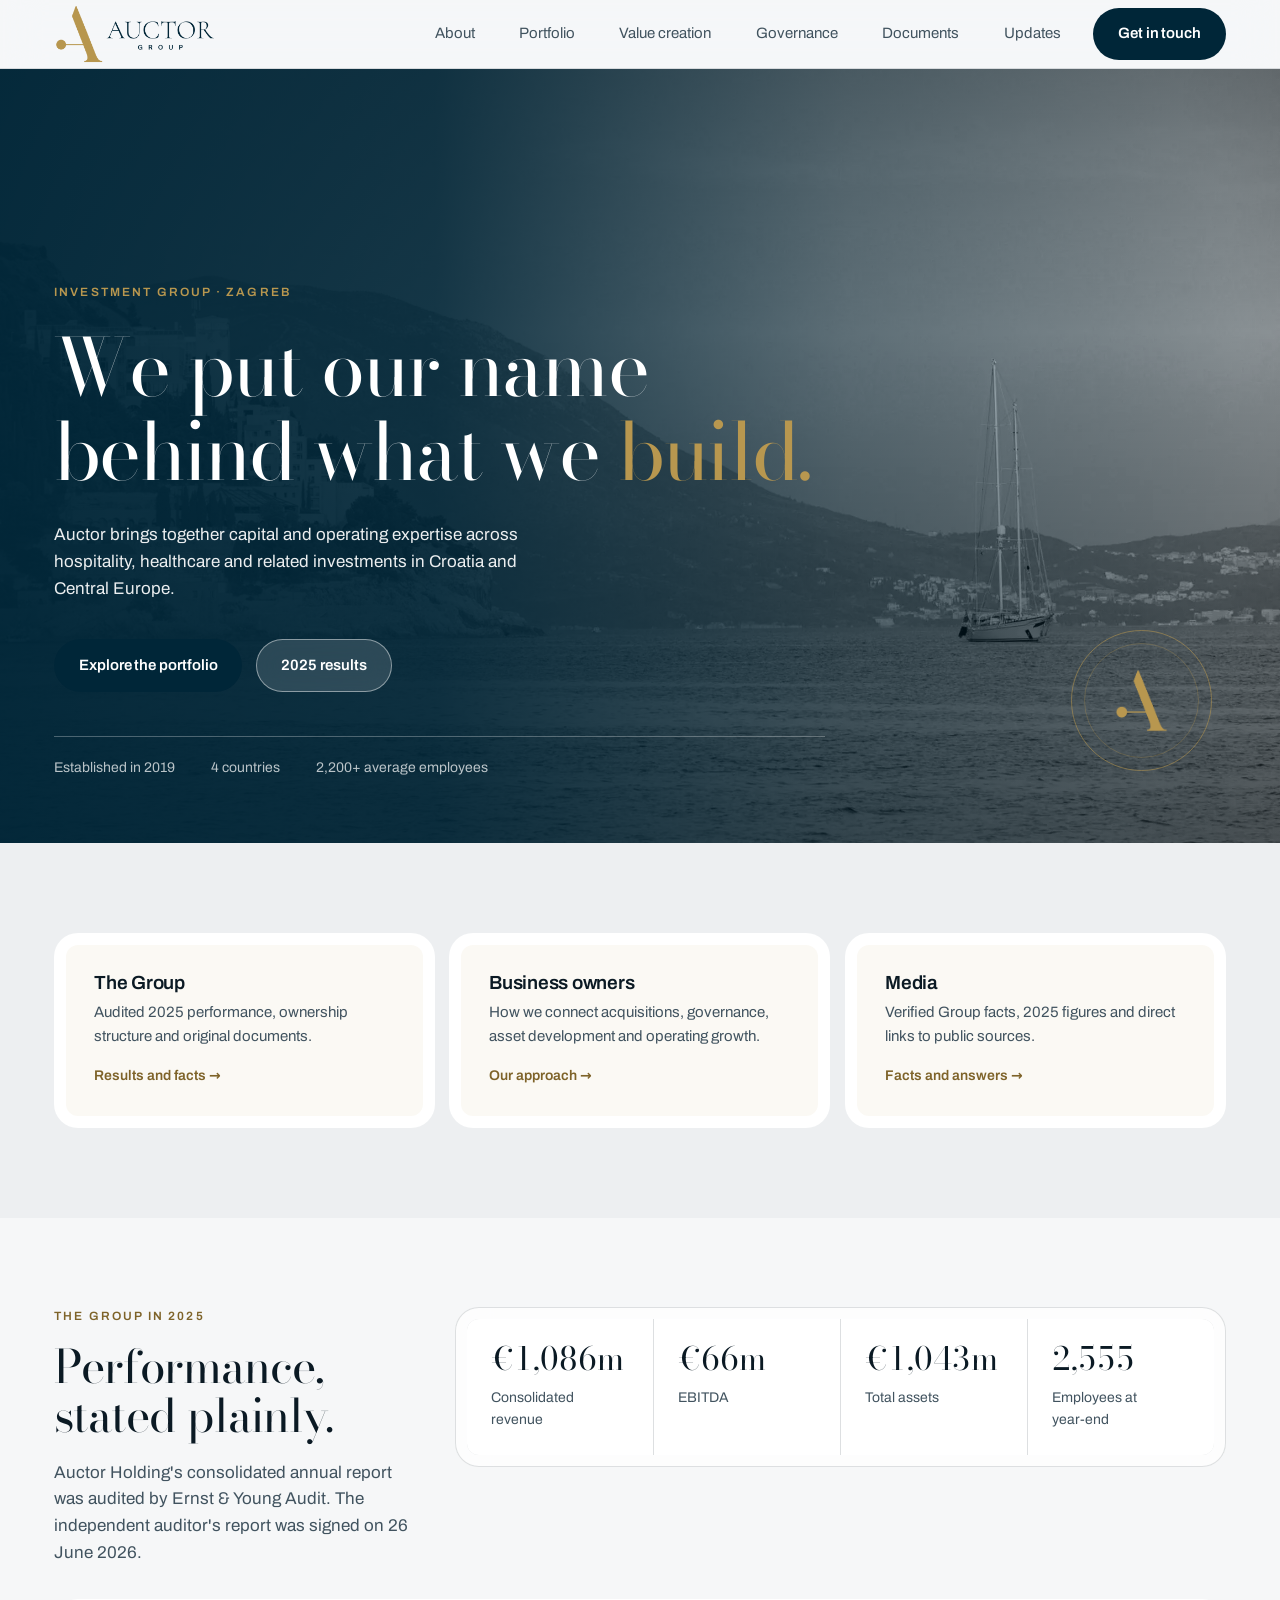
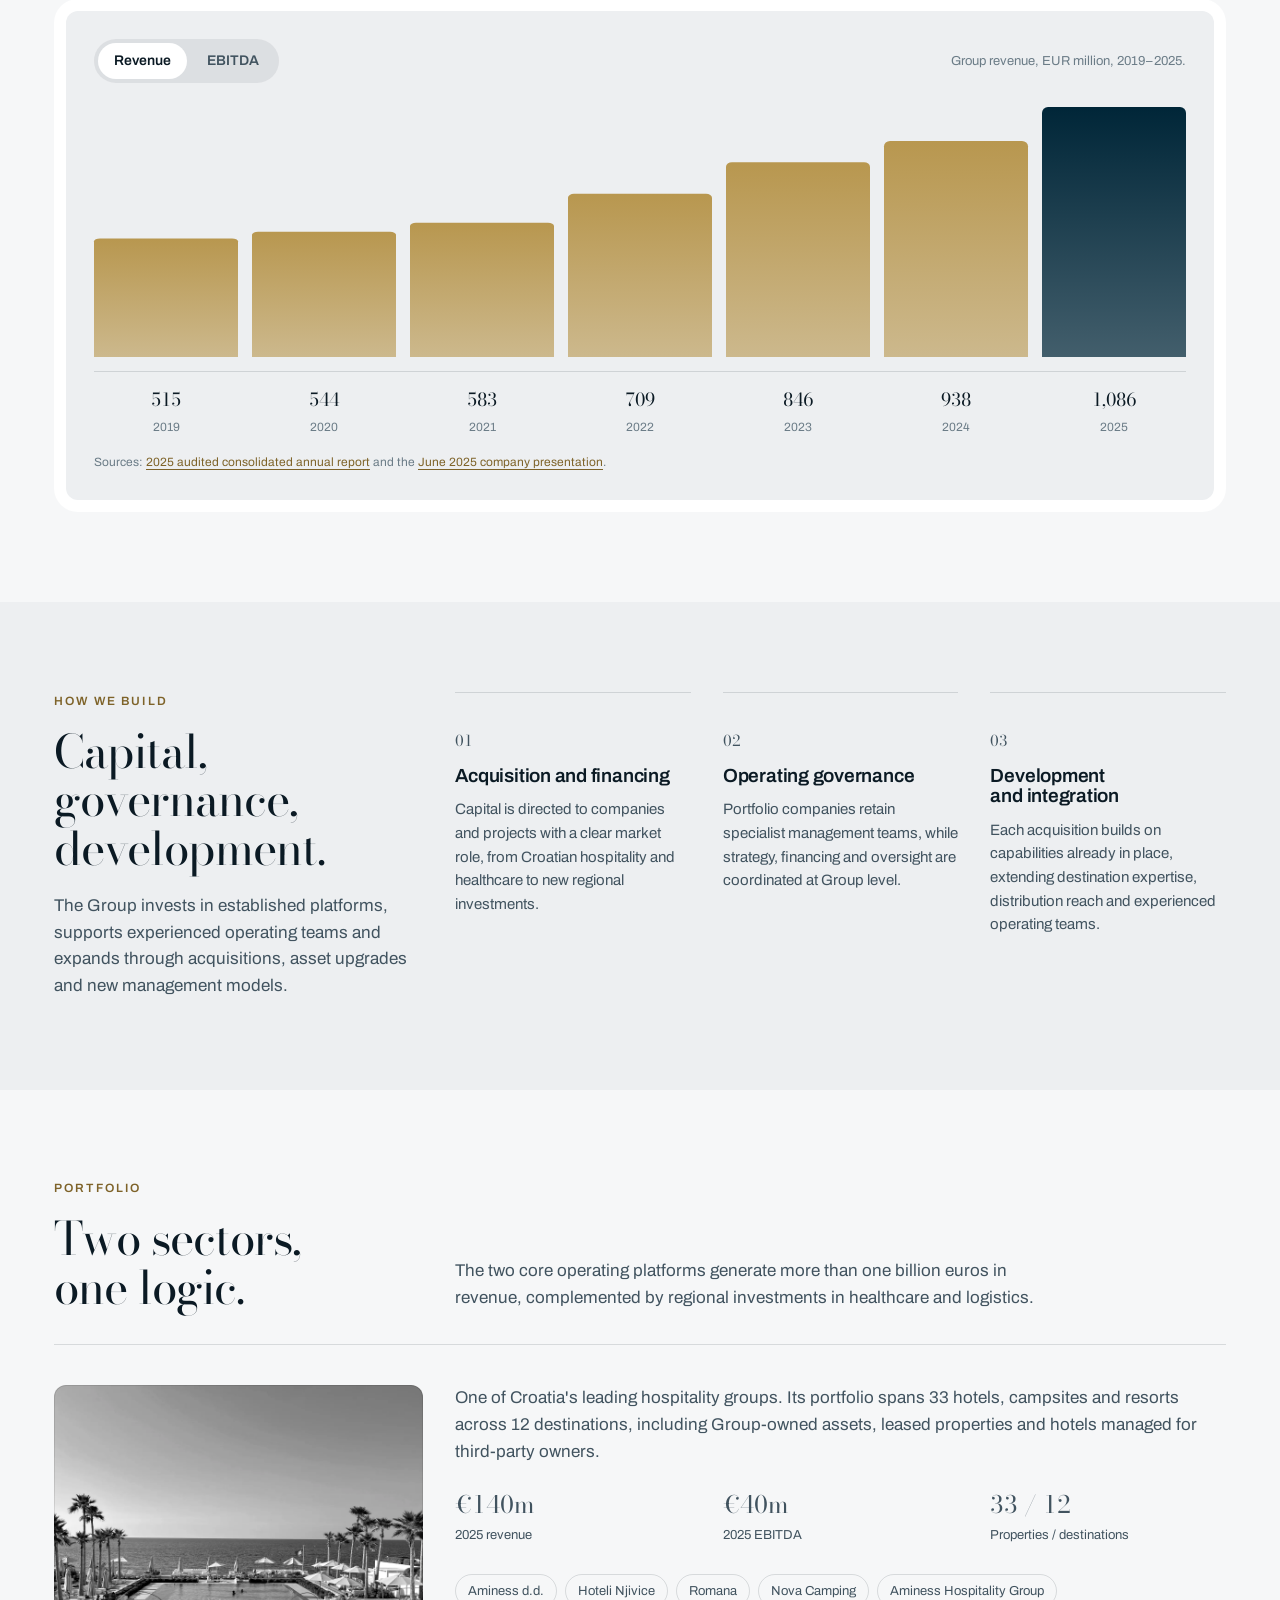
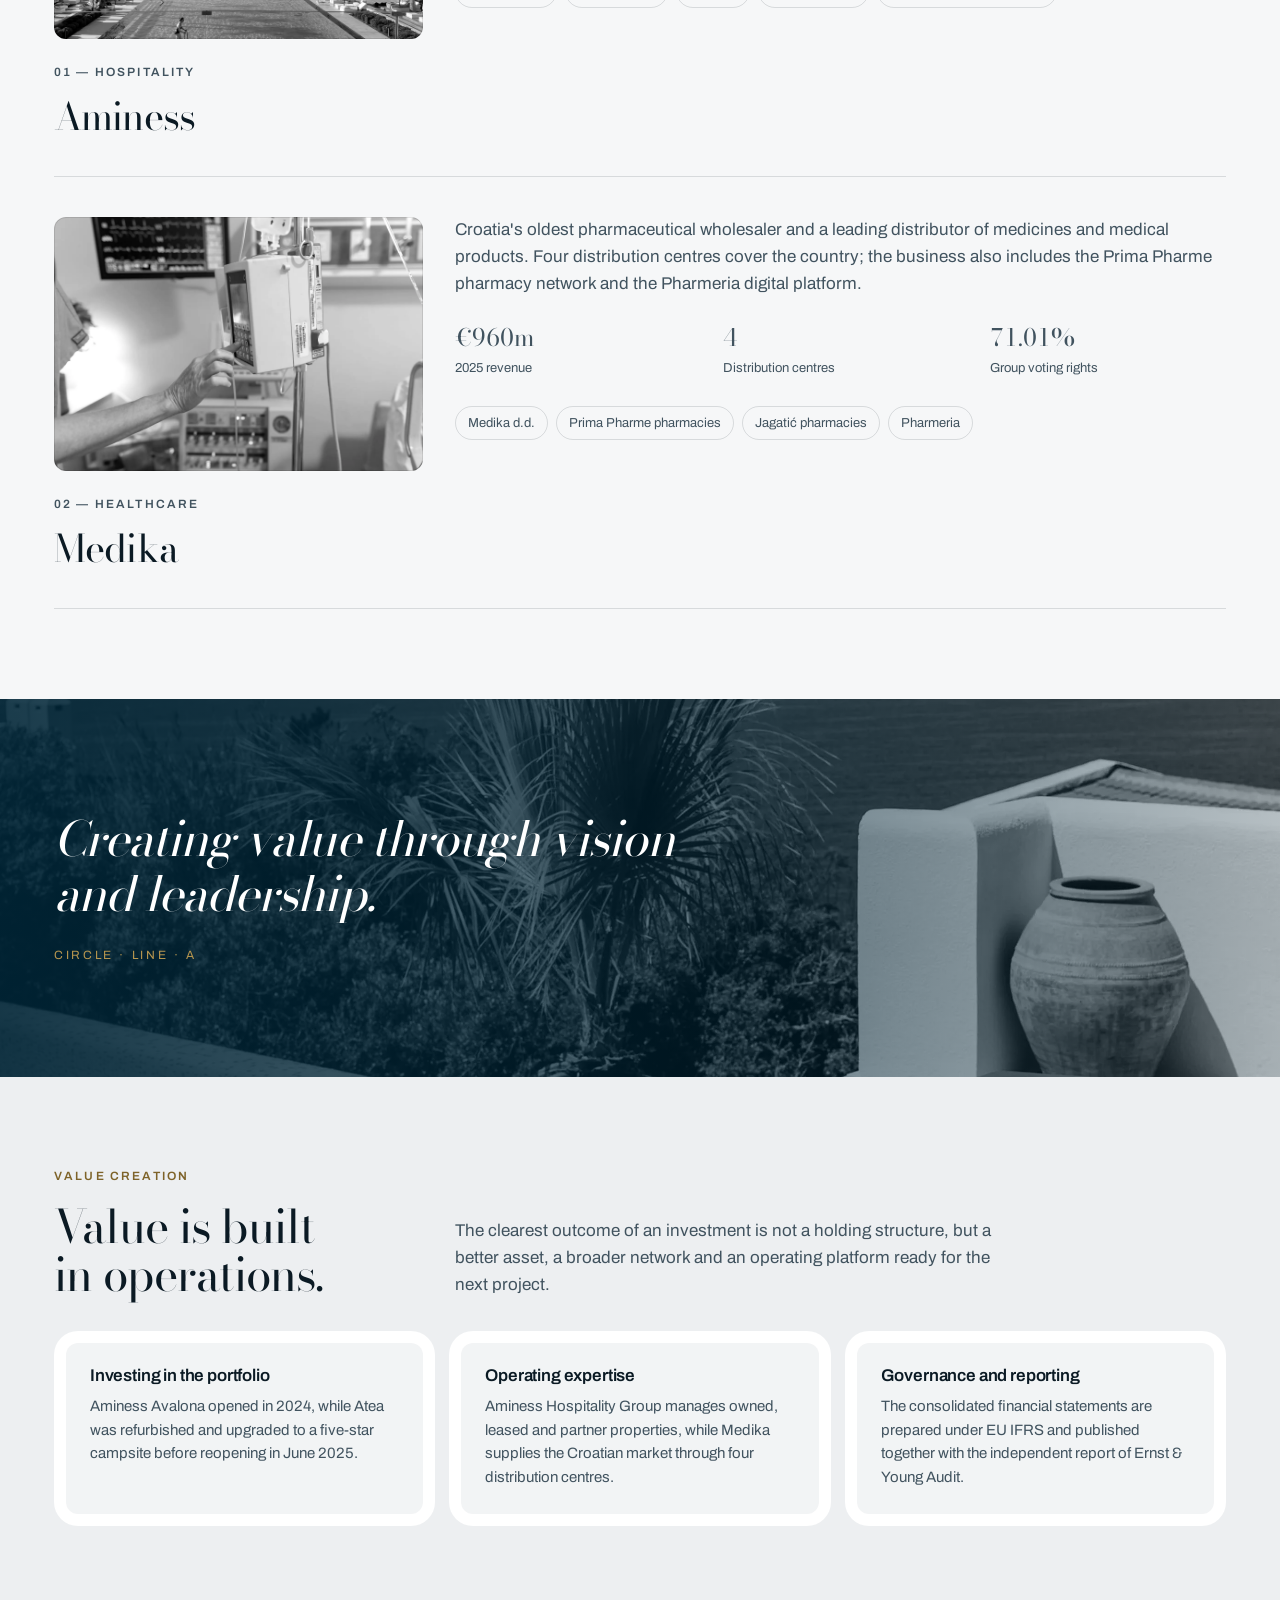
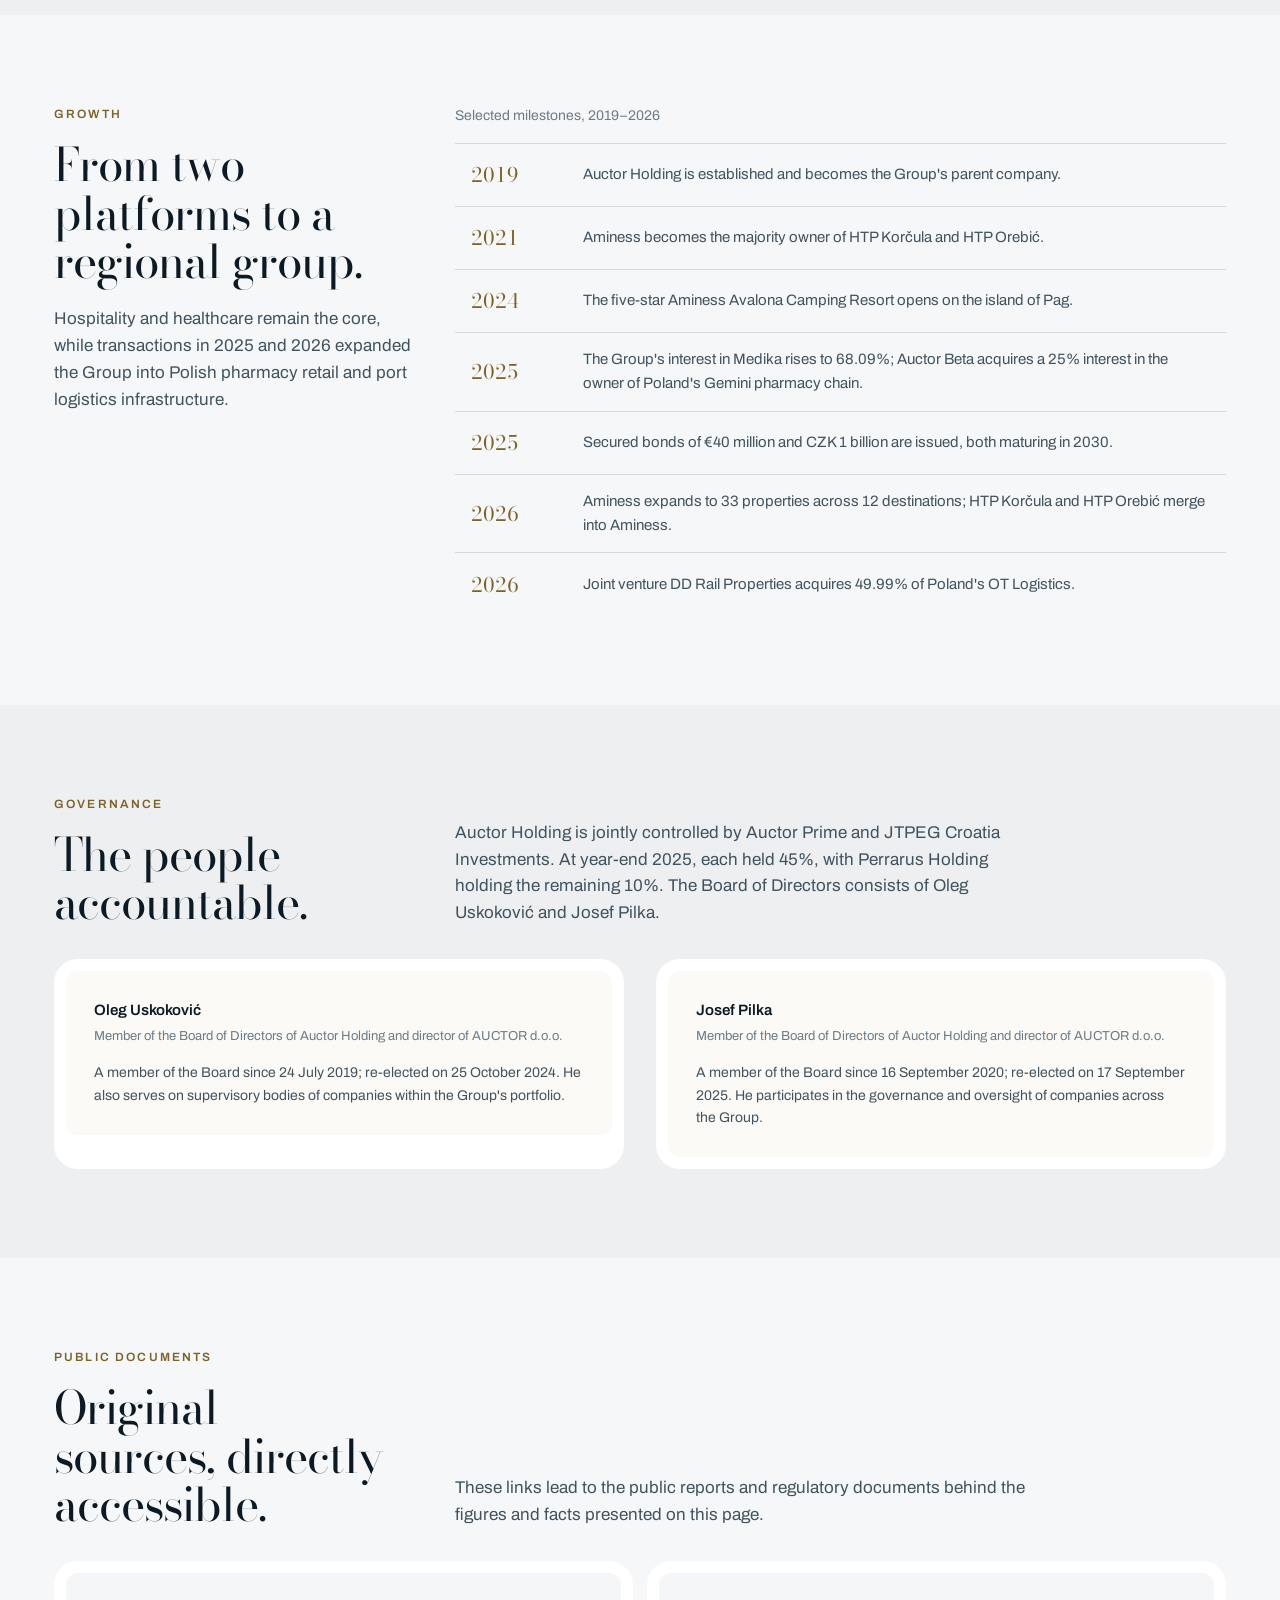
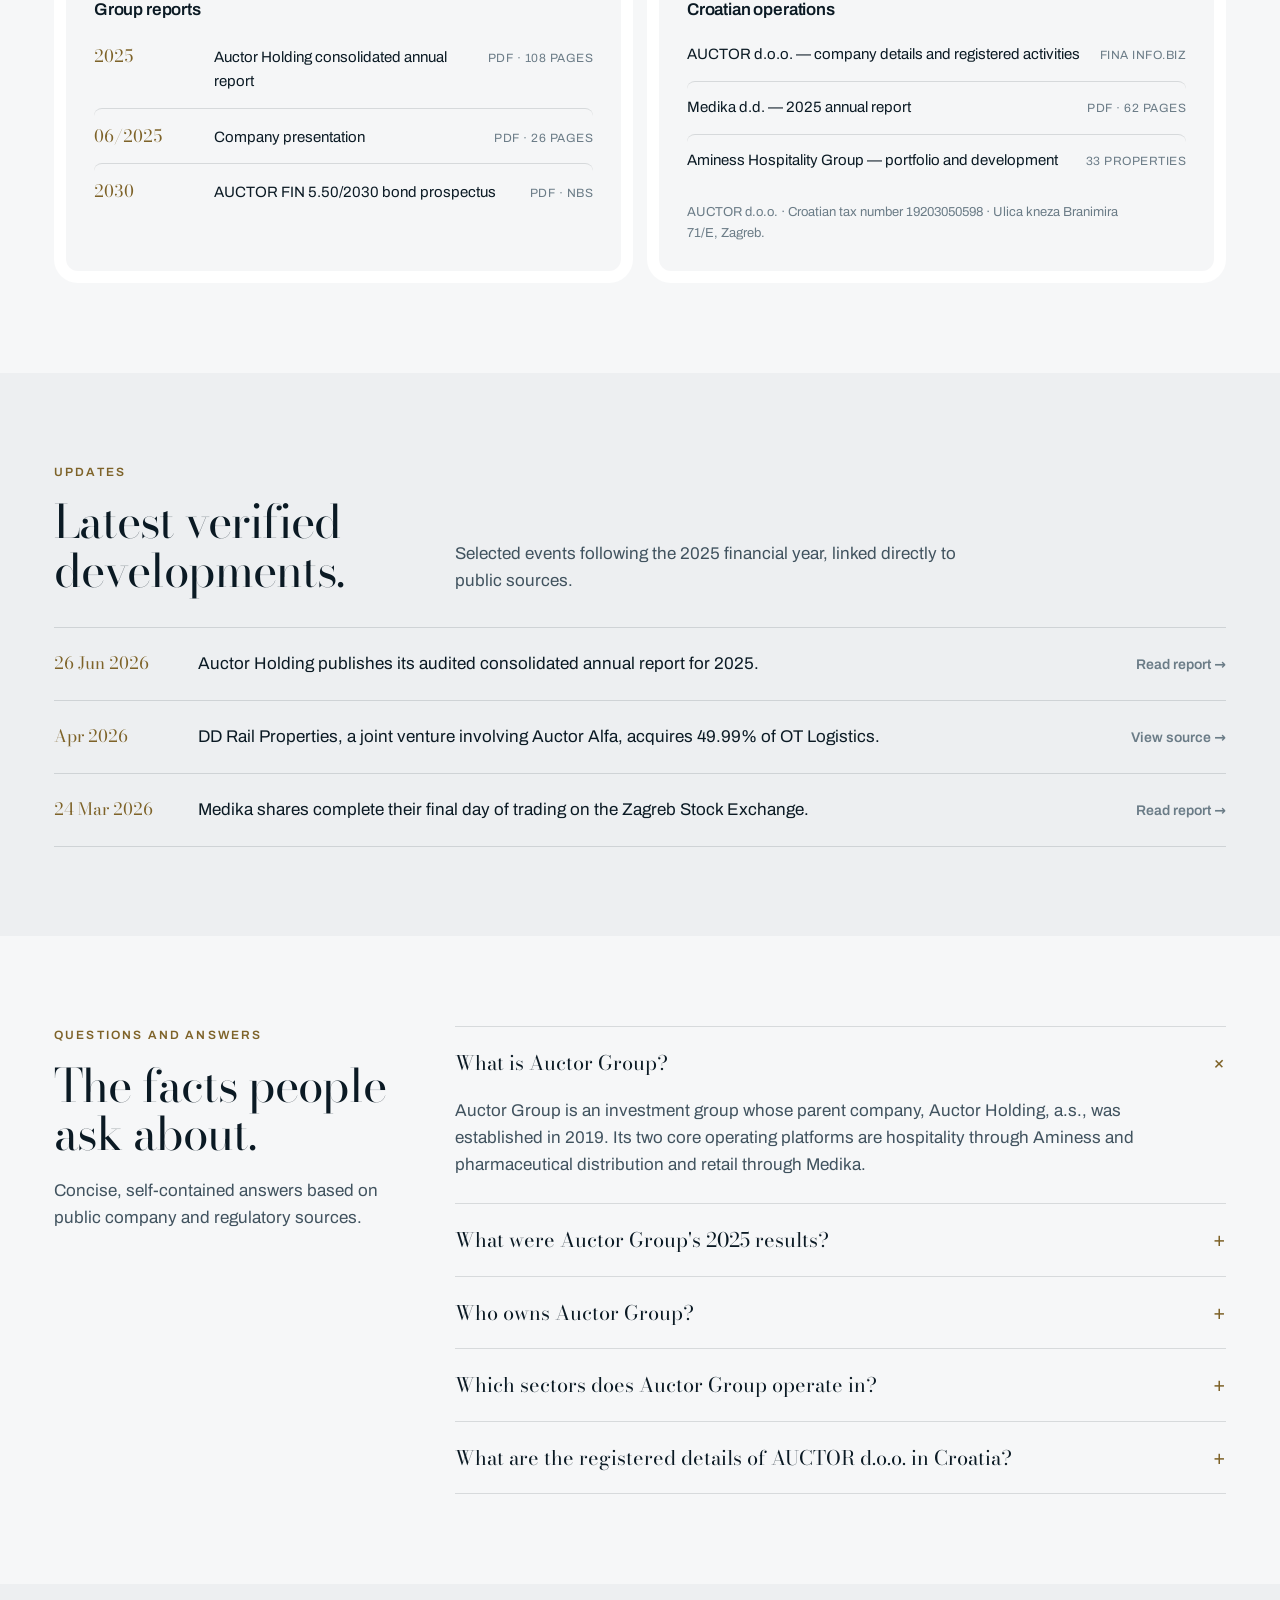
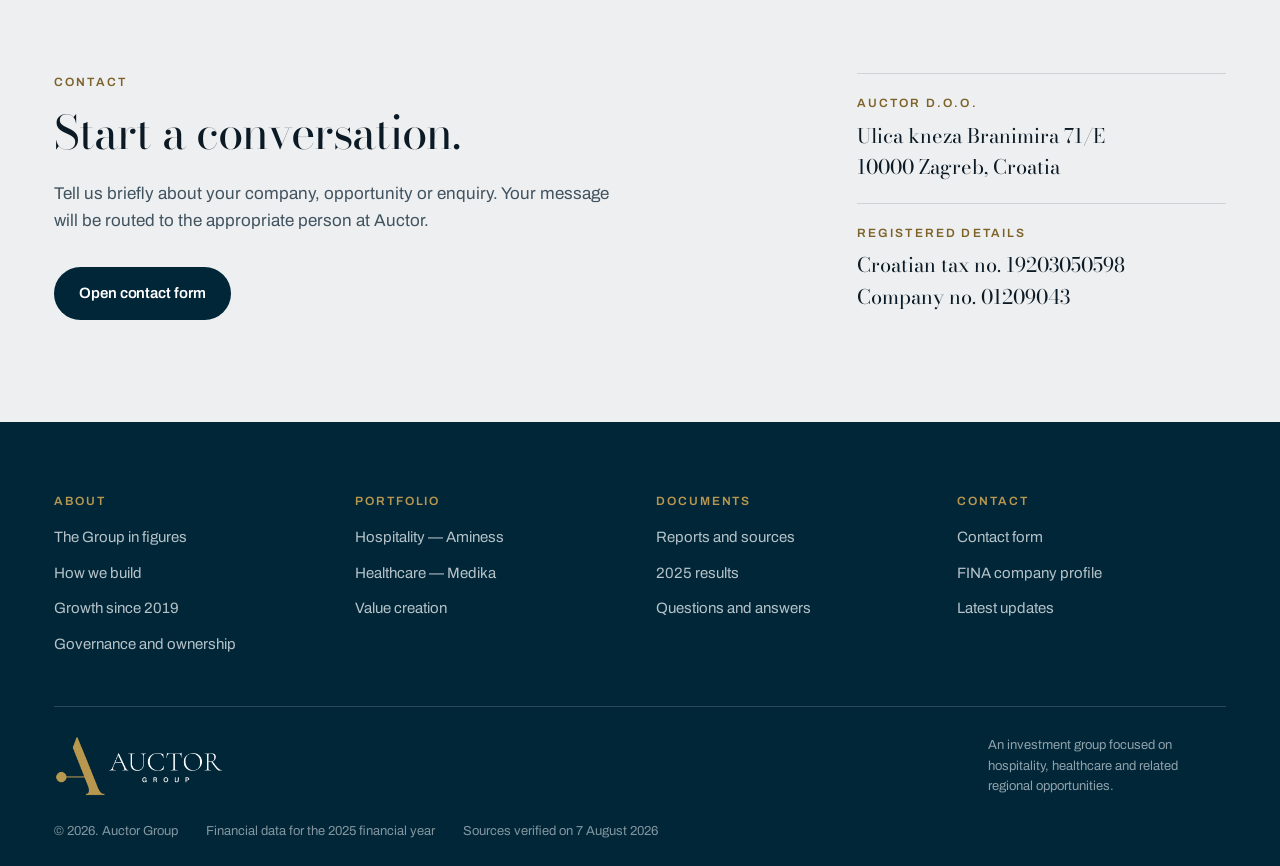
==== index.html @ 91213fc0 "Add Auctor favicon and refine acquisition copy" ====
<!doctype html>
<html lang="en">
<head>
<meta charset="utf-8">
<meta name="viewport" content="width=device-width, initial-scale=1">

<title>Auctor Group — long-term value in hospitality and healthcare</title>
<meta name="description" content="Auctor Group builds leading businesses in hospitality and healthcare. In 2025, the Group generated €1.086 billion in consolidated revenue and €66 million in EBITDA.">

<link rel="canonical" href="https://www.auctor.hr/">
<link rel="alternate" hreflang="en" href="https://www.auctor.hr/">
<link rel="alternate" hreflang="x-default" href="https://www.auctor.hr/">

<meta name="theme-color" content="#F6F7F8" media="(prefers-color-scheme: light)">
<meta name="theme-color" content="#001622" media="(prefers-color-scheme: dark)">

<link rel="icon" href="favicon.ico" sizes="32x32">
<link rel="icon" type="image/png" sizes="32x32" href="assets/favicon-32x32.png">
<link rel="icon" type="image/png" sizes="192x192" href="assets/favicon-192x192.png">
<link rel="apple-touch-icon" sizes="180x180" href="assets/apple-touch-icon.png">

<meta property="og:type" content="website">
<meta property="og:locale" content="en_GB">
<meta property="og:site_name" content="Auctor Group">
<meta property="og:title" content="Auctor Group — long-term value in hospitality and healthcare">
<meta property="og:description" content="Two strong operating platforms, €1.086 billion in revenue and 2,555 employees at year-end 2025.">
<meta property="og:url" content="https://www.auctor.hr/">
<meta name="twitter:card" content="summary">

<link rel="stylesheet" href="fonts/fonts.css">
<link rel="stylesheet" href="assets/mark.css">
<link rel="stylesheet" href="site.css">

<script type="application/ld+json">
{
  "@context": "https://schema.org",
  "@graph": [
    {
      "@type": "Corporation",
      "@id": "https://www.auctor.hr/#organisation",
      "name": "Auctor Group",
      "legalName": "Auctor Holding, a.s.",
      "alternateName": "Auctor Holding",
      "url": "https://www.auctor.hr/",
      "description": "An investment group with two core operating platforms: hospitality through Aminess and pharmaceutical distribution and retail through Medika.",
      "foundingDate": "2019",
      "identifier": "08364028",
      "industry": "Investment management, hospitality and healthcare",
      "areaServed": [
        { "@type": "Country", "name": "Croatia" },
        { "@type": "Country", "name": "Czech Republic" },
        { "@type": "Country", "name": "Slovakia" },
        { "@type": "Country", "name": "Poland" }
      ],
      "address": {
        "@type": "PostalAddress",
        "streetAddress": "Sokolovská 700/113a",
        "addressLocality": "Prague 8 — Karlín",
        "postalCode": "186 00",
        "addressCountry": "CZ"
      },
      "numberOfEmployees": { "@type": "QuantitativeValue", "value": 2555 },
      "member": [
        { "@type": "Organization", "name": "Auctor Prime d.o.o.", "description": "45% ownership interest as of 31 December 2025." },
        { "@type": "Organization", "name": "JTPEG Croatia Investments, a.s.", "description": "45% ownership interest as of 31 December 2025." },
        { "@type": "Organization", "name": "Perrarus Holding a.s.", "description": "10% ownership interest as of 31 December 2025." }
      ],
      "subOrganization": [
        { "@id": "https://www.auctor.hr/#auctor-doo" },
        { "@type": "Organization", "name": "Aminess Group", "description": "A hospitality group with 33 hotels, campsites and resorts across 12 destinations." },
        { "@type": "Organization", "name": "Medika d.d.", "description": "A leading Croatian distributor of pharmaceuticals and medical products with its own pharmacy network." }
      ]
    },
    {
      "@type": "Organization",
      "@id": "https://www.auctor.hr/#auctor-doo",
      "name": "AUCTOR d.o.o.",
      "legalName": "AUCTOR d.o.o. za poslovno savjetovanje",
      "taxID": "19203050598",
      "parentOrganization": { "@id": "https://www.auctor.hr/#organisation" },
      "address": {
        "@type": "PostalAddress",
        "streetAddress": "Ulica kneza Branimira 71/E",
        "addressLocality": "Zagreb",
        "postalCode": "10000",
        "addressCountry": "HR"
      }
    },
    {
      "@type": "Person",
      "name": "Oleg Uskoković",
      "jobTitle": "Member of the Board of Directors",
      "worksFor": { "@id": "https://www.auctor.hr/#organisation" }
    },
    {
      "@type": "Person",
      "name": "Josef Pilka",
      "jobTitle": "Member of the Board of Directors",
      "worksFor": { "@id": "https://www.auctor.hr/#organisation" }
    },
    {
      "@type": "FAQPage",
      "mainEntity": [
        {
          "@type": "Question",
          "name": "What is Auctor Group?",
          "acceptedAnswer": { "@type": "Answer", "text": "Auctor Group is an investment group whose parent company, Auctor Holding, a.s., was established in 2019. Its two core operating platforms are hospitality through Aminess and pharmaceutical distribution and retail through Medika." }
        },
        {
          "@type": "Question",
          "name": "What were Auctor Group's 2025 results?",
          "acceptedAnswer": { "@type": "Answer", "text": "In 2025, Auctor Group generated €1.086 billion in consolidated revenue, €66 million in EBITDA and €20.6 million in net profit. Total assets at year-end were €1.043 billion." }
        },
        {
          "@type": "Question",
          "name": "Who owns Auctor Group?",
          "acceptedAnswer": { "@type": "Answer", "text": "As of 31 December 2025, the shareholders of Auctor Holding were Auctor Prime d.o.o. with 45%, JTPEG Croatia Investments, a.s. with 45% and Perrarus Holding a.s. with 10%. Auctor Holding is jointly controlled by Auctor Prime and JTPEG Croatia Investments." }
        },
        {
          "@type": "Question",
          "name": "Which sectors does Auctor Group operate in?",
          "acceptedAnswer": { "@type": "Answer", "text": "The Group's core platforms are hospitality through Aminess Group and pharmaceutical distribution and retail through Medika Group. It also has a minority interest in the Polish Gemini pharmacy chain and a joint investment connected with OT Logistics." }
        },
        {
          "@type": "Question",
          "name": "What are the registered details of AUCTOR d.o.o. in Croatia?",
          "acceptedAnswer": { "@type": "Answer", "text": "AUCTOR d.o.o. for business consulting, Croatian tax number 19203050598, is an active company registered at Ulica kneza Branimira 71/E in Zagreb. Its sole shareholder is Auctor Holding, a.s.; its directors are Oleg Uskoković and Josef Pilka." }
        }
      ]
    }
  ]
}
</script>
</head>
<body>
<a class="skip" href="#main">Skip to content</a>

<header class="top">
  <div class="shell top__in">
    <a class="top__logo" href="#" aria-label="Auctor Group — home">
      <img class="is-light" src="assets/lockup-v1-onLight.png" alt="Auctor Group" width="1200" height="440">
      <img class="is-dark" src="assets/lockup-v1-onDark.png" alt="" width="1200" height="440" aria-hidden="true">
    </a>
    <nav class="top__nav" aria-label="Primary navigation">
      <a class="top__link" href="#group">About</a>
      <a class="top__link" href="#portfolio">Portfolio</a>
      <a class="top__link" href="#value-creation">Value creation</a>
      <a class="top__link" href="#governance">Governance</a>
      <a class="top__link" href="#documents">Documents</a>
      <a class="top__link" href="#updates">Updates</a>
    </nav>
    <div class="top__side">
      <button class="btn js-contact-open" type="button">Get in touch</button>
    </div>
  </div>
  <div class="shell"><nav class="top__scroll" aria-label="Mobile navigation">
    <a class="top__link" href="#group">About</a>
    <a class="top__link" href="#portfolio">Portfolio</a>
    <a class="top__link" href="#value-creation">Value creation</a>
    <a class="top__link" href="#governance">Governance</a>
    <a class="top__link" href="#documents">Documents</a>
    <a class="top__link" href="#updates">Updates</a>
    <a class="top__link" href="#faq">FAQ</a>
    <button class="top__link js-contact-open" type="button">Contact</button>
  </nav></div>
</header>

<main id="main">

  <!-- ================= HERO ================= -->
  <section class="hero">
    <div class="hero__bg">
      <picture>
        <source srcset="assets/photos/hero.webp" type="image/webp">
        <img src="assets/photos/hero.jpg" alt="" width="2400" height="1400" fetchpriority="high" decoding="async">
      </picture>
    </div>
    <div class="hero__scrim" aria-hidden="true"></div>

    <div class="shell grid">
      <div class="c8">
        <p class="eyebrow" data-in style="--i:0">Investment group · Zagreb</p>
        <h1 data-in style="--i:1">We put our name behind what we <em>build.</em></h1>
        <p class="hero__lede" data-in style="--i:2">
          Auctor brings together capital and operating expertise across hospitality,
          healthcare and related investments in Croatia and Central Europe.
        </p>
        <div class="hero__cta" data-in style="--i:3">
          <a class="btn" href="#portfolio">Explore the portfolio</a>
          <a class="btn btn--quiet" href="#group">2025 results</a>
        </div>
        <p class="hero__meta" data-in style="--i:4">
          <span>Established in 2019</span><span>4 countries</span><span>2,200+ average employees</span>
        </p>
      </div>
    </div>

    <p class="hero__seal" role="img" aria-label="Auctor symbol: circle, line and the letter A">
      <span></span>
    </p>
  </section>

  <!-- ================= AUDIENCE PATHWAYS ================= -->
  <section class="section section--tint" aria-labelledby="pathways-h">
    <div class="shell">
      <h2 id="pathways-h" class="u-hide">Choose a path</h2>
      <div class="doors">
        <a class="door" href="#group" data-in style="--i:0">
          <span class="door__in">
            <h3>The Group</h3>
            <p>Audited 2025 performance, ownership structure and original documents.</p>
            <span class="door__go">Results and facts →</span>
          </span>
        </a>
        <a class="door" href="#approach" data-in style="--i:1">
          <span class="door__in">
            <h3>Business owners</h3>
            <p>How we connect acquisitions, governance, asset development and operating growth.</p>
            <span class="door__go">Our approach →</span>
          </span>
        </a>
        <a class="door" href="#faq" data-in style="--i:2">
          <span class="door__in">
            <h3>Media</h3>
            <p>Verified Group facts, 2025 figures and direct links to public sources.</p>
            <span class="door__go">Facts and answers →</span>
          </span>
        </a>
      </div>
    </div>
  </section>

  <!-- ================= PERFORMANCE ================= -->
  <section class="section" id="group" aria-labelledby="group-h">
    <div class="shell grid">
      <div class="c4">
        <p class="eyebrow">The Group in 2025</p>
        <h2 id="group-h" class="h2">Performance, stated plainly.</h2>
        <p class="lede" style="margin-top:1.25rem">
          Auctor Holding's consolidated annual report was audited by Ernst &amp; Young Audit.
          The independent auditor's report was signed on 26 June 2026.
        </p>
      </div>
      <div class="c8" data-in>
        <div class="panel">
          <div class="figs">
            <div class="fig"><p class="fig__v num">€1,086m</p><p class="fig__l">Consolidated revenue</p></div>
            <div class="fig"><p class="fig__v num">€66m</p><p class="fig__l">EBITDA</p></div>
            <div class="fig"><p class="fig__v num">€1,043m</p><p class="fig__l">Total assets</p></div>
            <div class="fig"><p class="fig__v num">2,555</p><p class="fig__l">Employees at year-end</p></div>
          </div>
        </div>
      </div>

      <div class="c12" data-in>
        <div class="chart">
          <div class="chart__in">
            <div class="chart__bar">
              <div class="seg" role="group" aria-label="Select performance metric">
                <button type="button" id="btn-revenue" aria-pressed="true">Revenue</button>
                <button type="button" id="btn-ebitda" aria-pressed="false">EBITDA</button>
              </div>
              <p class="chart__note" id="chart-note">Group revenue, EUR million, 2019–2025.</p>
            </div>

            <div class="plot" id="plot" role="img" aria-describedby="chart-note chart-table">
              <div class="plot__col"><span class="plot__bar" style="transform:scaleY(.545)"></span></div>
              <div class="plot__col"><span class="plot__bar" style="transform:scaleY(.576)"></span></div>
              <div class="plot__col"><span class="plot__bar" style="transform:scaleY(.617)"></span></div>
              <div class="plot__col"><span class="plot__bar" style="transform:scaleY(.751)"></span></div>
              <div class="plot__col"><span class="plot__bar" style="transform:scaleY(.896)"></span></div>
              <div class="plot__col"><span class="plot__bar" style="transform:scaleY(.864)"></span></div>
              <div class="plot__col plot__col--last"><span class="plot__bar" style="transform:scaleY(1)"></span></div>
            </div>
            <div class="axis" id="axis">
              <div><b class="num">515</b><span>2019</span></div>
              <div><b class="num">544</b><span>2020</span></div>
              <div><b class="num">583</b><span>2021</span></div>
              <div><b class="num">709</b><span>2022</span></div>
              <div><b class="num">846</b><span>2023</span></div>
              <div><b class="num">938</b><span>2024</span></div>
              <div><b class="num">1,086</b><span>2025</span></div>
            </div>

            <!-- Accessible data-table alternative to the visual chart. -->
            <div class="u-hide"><table id="chart-table">
              <caption>Auctor Group revenue and EBITDA, EUR million</caption>
              <thead><tr><th scope="col">Year</th><th scope="col">Revenue</th><th scope="col">EBITDA</th></tr></thead>
              <tbody>
                <tr><th scope="row">2019</th><td>515</td><td>25.5</td></tr>
                <tr><th scope="row">2020</th><td>544</td><td>19.9</td></tr>
                <tr><th scope="row">2021</th><td>583</td><td>27.9</td></tr>
                <tr><th scope="row">2022</th><td>709</td><td>45.4</td></tr>
                <tr><th scope="row">2023</th><td>846</td><td>50.5</td></tr>
                <tr><th scope="row">2024</th><td>938</td><td>65.1</td></tr>
                <tr><th scope="row">2025</th><td>1,086</td><td>66.2</td></tr>
              </tbody>
            </table></div>
            <p class="source-note">
              Sources: <a href="https://www.datocms-assets.com/145797/1782751970-auctor-holding_consolidated-annual-report_2025-eng.pdf" target="_blank" rel="noopener">2025 audited consolidated annual report</a>
              and the <a href="https://assets-eu-01.kc-usercontent.com/23883f12-8a12-01af-3f05-426faedce691/9735663a-ffc7-491c-854a-6f6a893ee2dc/Auctor%20Holding%20-%20Investor%20Presentation.pdf" target="_blank" rel="noopener">June 2025 company presentation</a>.
            </p>
          </div>
        </div>
      </div>
    </div>
  </section>

  <!-- ================= APPROACH ================= -->
  <section class="section section--tint" id="approach" aria-labelledby="approach-h">
    <div class="shell grid">
      <div class="c4">
        <p class="eyebrow">How we build</p>
        <h2 id="approach-h" class="h2">Capital, governance, development.</h2>
        <p class="lede" style="margin-top:1.25rem">
          The Group invests in established platforms, supports experienced operating teams
          and expands through acquisitions, asset upgrades and new management models.
        </p>
      </div>
      <ol class="c8 grid" style="grid-template-columns:repeat(auto-fit,minmax(14rem,1fr))">
        <li class="rule" data-in style="--i:0">
          <p class="rule__n num">01</p>
          <h3>Acquisition and financing</h3>
          <p>Capital is directed to companies and projects with a clear market role,
             from Croatian hospitality and healthcare to new regional investments.</p>
        </li>
        <li class="rule" data-in style="--i:1">
          <p class="rule__n num">02</p>
          <h3>Operating governance</h3>
          <p>Portfolio companies retain specialist management teams, while strategy,
             financing and oversight are coordinated at Group level.</p>
        </li>
        <li class="rule" data-in style="--i:2">
          <p class="rule__n num">03</p>
          <h3>Development and integration</h3>
          <p>Each acquisition builds on capabilities already in place, extending destination
             expertise, distribution reach and experienced operating teams.</p>
        </li>
      </ol>
    </div>
  </section>

  <!-- ================= PORTFOLIO ================= -->
  <section class="section" id="portfolio" aria-labelledby="portfolio-h">
    <div class="shell">
      <div class="grid" style="margin-bottom:var(--space)">
        <div class="c4">
          <p class="eyebrow">Portfolio</p>
          <h2 id="portfolio-h" class="h2">Two sectors, one logic.</h2>
        </div>
        <p class="c8 lede" style="align-self:end">
          The two core operating platforms generate more than one billion euros in revenue,
          complemented by regional investments in healthcare and logistics.
        </p>
      </div>

      <article class="co grid" data-in>
        <div class="c4">
          <picture class="co__photo">
            <source srcset="assets/photos/turizam.webp" type="image/webp">
            <img src="assets/photos/turizam.jpg" alt="A coastal hotel pool overlooking the sea" width="1600" height="1100" loading="lazy" decoding="async">
          </picture>
          <p class="co__tag">01 — Hospitality</p>
          <h3 style="margin-top:.875rem">Aminess</h3>
        </div>
        <div class="c8">
          <p>One of Croatia's leading hospitality groups. Its portfolio spans 33 hotels,
             campsites and resorts across 12 destinations, including Group-owned assets,
             leased properties and hotels managed for third-party owners.</p>
          <div class="kv">
            <div><p class="kv__v num">€140m</p><p class="kv__l">2025 revenue</p></div>
            <div><p class="kv__v num">€40m</p><p class="kv__l">2025 EBITDA</p></div>
            <div><p class="kv__v num">33 / 12</p><p class="kv__l">Properties / destinations</p></div>
          </div>
          <p class="chips">
            <span>Aminess d.d.</span><span>Hoteli Njivice</span><span>Romana</span>
            <span>Nova Camping</span><span>Aminess Hospitality Group</span>
          </p>
        </div>
      </article>

      <article class="co grid" data-in>
        <div class="c4">
          <picture class="co__photo">
            <source srcset="assets/photos/farmacija.webp" type="image/webp">
            <img src="assets/photos/farmacija.jpg" alt="Medical equipment in a hospital room" width="1600" height="1100" loading="lazy" decoding="async">
          </picture>
          <p class="co__tag">02 — Healthcare</p>
          <h3 style="margin-top:.875rem">Medika</h3>
        </div>
        <div class="c8">
          <p>Croatia's oldest pharmaceutical wholesaler and a leading distributor of medicines
             and medical products. Four distribution centres cover the country; the business also
             includes the Prima Pharme pharmacy network and the Pharmeria digital platform.</p>
          <div class="kv">
            <div><p class="kv__v num">€960m</p><p class="kv__l">2025 revenue</p></div>
            <div><p class="kv__v num">4</p><p class="kv__l">Distribution centres</p></div>
            <div><p class="kv__v num">71.01%</p><p class="kv__l">Group voting rights</p></div>
          </div>
          <p class="chips">
            <span>Medika d.d.</span><span>Prima Pharme pharmacies</span>
            <span>Jagatić pharmacies</span><span>Pharmeria</span>
          </p>
        </div>
      </article>
    </div>
  </section>

  <!-- ================= BRAND STATEMENT ================= -->
  <section class="band" aria-label="Brand statement">
    <div class="band__bg">
      <picture>
        <source srcset="assets/photos/traka.webp" type="image/webp">
        <img src="assets/photos/traka.jpg" alt="" width="2400" height="1000" loading="lazy" decoding="async">
      </picture>
    </div>
    <div class="band__scrim" aria-hidden="true"></div>
    <div class="shell">
      <blockquote>Creating value through vision and leadership.</blockquote>
      <p class="band__sub">Circle · Line · A</p>
    </div>
  </section>

  <!-- ================= VALUE CREATION ================= -->
  <section class="section section--tint" id="value-creation" aria-labelledby="value-creation-h">
    <div class="shell">
      <div class="grid" style="margin-bottom:var(--space)">
        <div class="c4">
          <p class="eyebrow">Value creation</p>
          <h2 id="value-creation-h" class="h2">Value is built in operations.</h2>
        </div>
        <p class="c8 lede" style="align-self:end">
          The clearest outcome of an investment is not a holding structure, but a better asset,
          a broader network and an operating platform ready for the next project.
        </p>
      </div>
      <div class="esg">
        <div class="esg__i" data-in style="--i:0"><div class="esg__in">
          <h3>Investing in the portfolio</h3>
          <p>Aminess Avalona opened in 2024, while Atea was refurbished and upgraded to a
             five-star campsite before reopening in June 2025.</p>
        </div></div>
        <div class="esg__i" data-in style="--i:1"><div class="esg__in">
          <h3>Operating expertise</h3>
          <p>Aminess Hospitality Group manages owned, leased and partner properties, while
             Medika supplies the Croatian market through four distribution centres.</p>
        </div></div>
        <div class="esg__i" data-in style="--i:2"><div class="esg__in">
          <h3>Governance and reporting</h3>
          <p>The consolidated financial statements are prepared under EU IFRS and published
             together with the independent report of Ernst &amp; Young Audit.</p>
        </div></div>
      </div>
    </div>
  </section>

  <!-- ================= GROWTH ================= -->
  <section class="section" id="growth" aria-labelledby="growth-h">
    <div class="shell grid">
      <div class="c4">
        <p class="eyebrow">Growth</p>
        <h2 id="growth-h" class="h2">From two platforms to a regional group.</h2>
        <p class="lede" style="margin-top:1.25rem">
          Hospitality and healthcare remain the core, while transactions in 2025 and 2026
          expanded the Group into Polish pharmacy retail and port logistics infrastructure.
        </p>
      </div>
      <div class="c8" data-in>
        <table>
          <caption>Selected milestones, 2019–2026</caption>
          <tbody>
            <tr><th scope="row" class="num">2019</th><td>Auctor Holding is established and becomes the Group's parent company.</td></tr>
            <tr><th scope="row" class="num">2021</th><td>Aminess becomes the majority owner of HTP Korčula and HTP Orebić.</td></tr>
            <tr><th scope="row" class="num">2024</th><td>The five-star Aminess Avalona Camping Resort opens on the island of Pag.</td></tr>
            <tr><th scope="row" class="num">2025</th><td>The Group's interest in Medika rises to 68.09%; Auctor Beta acquires a 25% interest in the owner of Poland's Gemini pharmacy chain.</td></tr>
            <tr><th scope="row" class="num">2025</th><td>Secured bonds of €40 million and CZK 1 billion are issued, both maturing in 2030.</td></tr>
            <tr><th scope="row" class="num">2026</th><td>Aminess expands to 33 properties across 12 destinations; HTP Korčula and HTP Orebić merge into Aminess.</td></tr>
            <tr><th scope="row" class="num">2026</th><td>Joint venture DD Rail Properties acquires 49.99% of Poland's OT Logistics.</td></tr>
          </tbody>
        </table>
      </div>
    </div>
  </section>

  <!-- ================= GOVERNANCE ================= -->
  <section class="section section--tint" id="governance" aria-labelledby="governance-h">
    <div class="shell">
      <div class="grid" style="margin-bottom:var(--space)">
        <div class="c4">
          <p class="eyebrow">Governance</p>
          <h2 id="governance-h" class="h2">The people accountable.</h2>
        </div>
        <p class="c8 lede" style="align-self:end">
          Auctor Holding is jointly controlled by Auctor Prime and JTPEG Croatia Investments.
          At year-end 2025, each held 45%, with Perrarus Holding holding the remaining 10%.
          The Board of Directors consists of Oleg Uskoković and Josef Pilka.
        </p>
      </div>
      <div class="grid">
        <article class="c6 who" data-in style="--i:0"><div class="who__in">
          <p class="who__name">Oleg Uskoković</p>
          <p class="who__role">Member of the Board of Directors of Auctor Holding and director of AUCTOR d.o.o.</p>
          <p class="who__bio">
            A member of the Board since 24 July 2019; re-elected on 25 October 2024.
            He also serves on supervisory bodies of companies within the Group's portfolio.
          </p>
        </div></article>
        <article class="c6 who" data-in style="--i:1"><div class="who__in">
          <p class="who__name">Josef Pilka</p>
          <p class="who__role">Member of the Board of Directors of Auctor Holding and director of AUCTOR d.o.o.</p>
          <p class="who__bio">
            A member of the Board since 16 September 2020; re-elected on 17 September 2025.
            He participates in the governance and oversight of companies across the Group.
          </p>
        </div></article>
      </div>
    </div>
  </section>

  <!-- ================= PUBLIC DOCUMENTS ================= -->
  <section class="section" id="documents" aria-labelledby="documents-h">
    <div class="shell">
      <div class="grid" style="margin-bottom:var(--space)">
        <div class="c4">
          <p class="eyebrow">Public documents</p>
          <h2 id="documents-h" class="h2">Original sources, directly accessible.</h2>
        </div>
        <p class="c8 lede" style="align-self:end">
          These links lead to the public reports and regulatory documents behind the figures
          and facts presented on this page.
        </p>
      </div>

      <div class="ir">
        <div class="ir__box" data-in style="--i:0"><div class="ir__in">
          <h3>Group reports</h3>
          <div class="ir__list">
            <a class="ir__row ir__row--link" href="https://www.datocms-assets.com/145797/1782751970-auctor-holding_consolidated-annual-report_2025-eng.pdf" target="_blank" rel="noopener">
              <span class="ir__date num">2025</span>
              <span class="ir__t">Auctor Holding consolidated annual report</span>
              <span class="ir__meta">PDF · 108 pages</span>
            </a>
            <a class="ir__row ir__row--link" href="https://assets-eu-01.kc-usercontent.com/23883f12-8a12-01af-3f05-426faedce691/9735663a-ffc7-491c-854a-6f6a893ee2dc/Auctor%20Holding%20-%20Investor%20Presentation.pdf" target="_blank" rel="noopener">
              <span class="ir__date num">06/2025</span>
              <span class="ir__t">Company presentation</span>
              <span class="ir__meta">PDF · 26 pages</span>
            </a>
            <a class="ir__row ir__row--link" href="https://auctorfinancesk.sk/sites/default/files/Auctor%20Finance%20SK%20-%20Prospekt%20zo%20d%C5%88a%2020.%20j%C3%BAna%202025.pdf" target="_blank" rel="noopener">
              <span class="ir__date num">2030</span>
              <span class="ir__t">AUCTOR FIN 5.50/2030 bond prospectus</span>
              <span class="ir__meta">PDF · NBS</span>
            </a>
          </div>
        </div></div>

        <div class="ir__box" data-in style="--i:1"><div class="ir__in">
          <h3>Croatian operations</h3>
          <div class="ir__list">
            <a class="ir__row ir__row--link" href="https://infobiz.fina.hr/tvrtka/auctor-d-o-o/OIB-19203050598" target="_blank" rel="noopener">
              <span class="ir__t">AUCTOR d.o.o. — company details and registered activities</span>
              <span class="ir__meta">FINA Info.BIZ</span>
            </a>
            <a class="ir__row ir__row--link" href="https://www.medika.hr/media/3443/fs-200-medika_financijski-izvje%C5%A1taj-2025-eng.pdf" target="_blank" rel="noopener">
              <span class="ir__t">Medika d.d. — 2025 annual report</span>
              <span class="ir__meta">PDF · 62 pages</span>
            </a>
            <a class="ir__row ir__row--link" href="https://www.aminess-hospitality-group.com/hr/o-nama/" target="_blank" rel="noopener">
              <span class="ir__t">Aminess Hospitality Group — portfolio and development</span>
              <span class="ir__meta">33 properties</span>
            </a>
          </div>
          <p class="cap" style="margin-top:1rem">
            AUCTOR d.o.o. · Croatian tax number 19203050598 · Ulica kneza Branimira 71/E, Zagreb.
          </p>
        </div></div>
      </div>
    </div>
  </section>

  <!-- ================= UPDATES ================= -->
  <section class="section section--tint" id="updates" aria-labelledby="updates-h">
    <div class="shell">
      <div class="grid" style="margin-bottom:var(--space)">
        <div class="c4">
          <p class="eyebrow">Updates</p>
          <h2 id="updates-h" class="h2">Latest verified developments.</h2>
        </div>
        <p class="c8 lede" style="align-self:end">
          Selected events following the 2025 financial year, linked directly to public sources.
        </p>
      </div>
      <div class="news" data-in>
        <a class="news__i" href="https://www.datocms-assets.com/145797/1782751970-auctor-holding_consolidated-annual-report_2025-eng.pdf" target="_blank" rel="noopener">
          <p class="news__d num">26 Jun 2026</p>
          <p class="news__t">Auctor Holding publishes its audited consolidated annual report for 2025.</p>
          <p class="news__go">Read report →</p>
        </a>
        <a class="news__i" href="https://www.datocms-assets.com/145797/1782751970-auctor-holding_consolidated-annual-report_2025-eng.pdf" target="_blank" rel="noopener">
          <p class="news__d num">Apr 2026</p>
          <p class="news__t">DD Rail Properties, a joint venture involving Auctor Alfa, acquires 49.99% of OT Logistics.</p>
          <p class="news__go">View source →</p>
        </a>
        <a class="news__i" href="https://www.datocms-assets.com/145797/1782751970-auctor-holding_consolidated-annual-report_2025-eng.pdf" target="_blank" rel="noopener">
          <p class="news__d num">24 Mar 2026</p>
          <p class="news__t">Medika shares complete their final day of trading on the Zagreb Stock Exchange.</p>
          <p class="news__go">Read report →</p>
        </a>
      </div>
    </div>
  </section>

  <!-- ================= FAQ (AEO) ================= -->
  <section class="section" id="faq" aria-labelledby="faq-h">
    <div class="shell grid">
      <div class="c4">
        <p class="eyebrow">Questions and answers</p>
        <h2 id="faq-h" class="h2">The facts people ask about.</h2>
        <p class="lede" style="margin-top:1.25rem">
          Concise, self-contained answers based on public company and regulatory sources.
        </p>
      </div>
      <div class="c8 qa">
        <details open>
          <summary>What is Auctor Group?</summary>
          <p>Auctor Group is an investment group whose parent company, Auctor Holding, a.s.,
             was established in 2019. Its two core operating platforms are hospitality through
             Aminess and pharmaceutical distribution and retail through Medika.</p>
        </details>
        <details>
          <summary>What were Auctor Group's 2025 results?</summary>
          <p>The Group generated €1.086 billion in consolidated revenue, €66 million in EBITDA
             and €20.6 million in net profit. Total assets at year-end were €1.043 billion.</p>
        </details>
        <details>
          <summary>Who owns Auctor Group?</summary>
          <p>As of 31 December 2025, Auctor Prime d.o.o. and JTPEG Croatia Investments, a.s.
             each held 45%, while Perrarus Holding a.s. held 10%. The Group is jointly controlled
             by Auctor Prime and JTPEG Croatia Investments.</p>
        </details>
        <details>
          <summary>Which sectors does Auctor Group operate in?</summary>
          <p>The core platforms are hospitality through Aminess Group and pharmaceutical
             distribution and retail through Medika Group. The Group also has a minority interest
             in Poland's Gemini pharmacy chain and a joint investment connected with OT Logistics.</p>
        </details>
        <details>
          <summary>What are the registered details of AUCTOR d.o.o. in Croatia?</summary>
          <p>AUCTOR d.o.o. for business consulting, Croatian tax number 19203050598, is an
             active company registered at Ulica kneza Branimira 71/E in Zagreb. Its sole shareholder
             is Auctor Holding, a.s.; its directors are Oleg Uskoković and Josef Pilka.</p>
        </details>
      </div>
    </div>
  </section>

  <!-- ================= CONTACT ================= -->
  <section class="section section--tint" id="contact" aria-labelledby="contact-h">
    <div class="shell grid">
      <div class="c8">
        <p class="eyebrow">Contact</p>
        <h2 id="contact-h" class="h2">Start a conversation.</h2>
        <p class="lede" style="margin-top:1.5rem">
          Tell us briefly about your company, opportunity or enquiry. Your message will be
          routed to the appropriate person at Auctor.
        </p>
        <p style="margin-top:2rem"><button class="btn js-contact-open" type="button">Open contact form</button></p>
      </div>
      <div class="c4">
        <div class="k"><p class="k__k">AUCTOR d.o.o.</p><p class="k__v">Ulica kneza Branimira 71/E<br>10000 Zagreb, Croatia</p></div>
        <div class="k"><p class="k__k">Registered details</p><p class="k__v">Croatian tax no. 19203050598<br>Company no. 01209043</p></div>
      </div>
    </div>
  </section>
</main>

<footer class="foot">
  <div class="shell">
    <div class="foot__map">
      <nav class="foot__col" aria-labelledby="f-1">
        <h3 id="f-1">About</h3>
        <ul>
          <li><a href="#group">The Group in figures</a></li>
          <li><a href="#approach">How we build</a></li>
          <li><a href="#growth">Growth since 2019</a></li>
          <li><a href="#governance">Governance and ownership</a></li>
        </ul>
      </nav>
      <nav class="foot__col" aria-labelledby="f-2">
        <h3 id="f-2">Portfolio</h3>
        <ul>
          <li><a href="#portfolio">Hospitality — Aminess</a></li>
          <li><a href="#portfolio">Healthcare — Medika</a></li>
          <li><a href="#value-creation">Value creation</a></li>
        </ul>
      </nav>
      <nav class="foot__col" aria-labelledby="f-3">
        <h3 id="f-3">Documents</h3>
        <ul>
          <li><a href="#documents">Reports and sources</a></li>
          <li><a href="#group">2025 results</a></li>
          <li><a href="#faq">Questions and answers</a></li>
        </ul>
      </nav>
      <nav class="foot__col" aria-labelledby="f-4">
        <h3 id="f-4">Contact</h3>
        <ul>
          <li><button class="foot__contact js-contact-open" type="button">Contact form</button></li>
          <li><a href="https://infobiz.fina.hr/tvrtka/auctor-d-o-o/OIB-19203050598" target="_blank" rel="noopener">FINA company profile</a></li>
          <li><a href="#updates">Latest updates</a></li>
        </ul>
      </nav>
    </div>

    <div class="foot__brand">
      <img src="assets/lockup-v1-onDark.png" alt="Auctor Group" width="1200" height="440" style="width:170px" loading="lazy">
      <p class="cap" style="color:rgba(238,243,246,.6);max-width:34ch">
        An investment group focused on hospitality, healthcare and related regional opportunities.
      </p>
    </div>
    <p class="foot__legal">
      <span>© 2026. Auctor Group</span>
      <span>Financial data for the 2025 financial year</span>
      <span>Sources verified on 7 August 2026</span>
    </p>
  </div>
</footer>

<dialog class="contact-modal" id="contact-dialog" aria-labelledby="contact-dialog-title">
  <div class="contact-modal__panel">
    <header class="contact-modal__head">
      <div>
        <p class="eyebrow">Contact Auctor</p>
        <h2 id="contact-dialog-title">Start a conversation.</h2>
      </div>
      <button class="contact-modal__close" type="button" aria-label="Close contact form" data-contact-close>×</button>
    </header>

    <form class="contact-form" id="contact-form" action="contact.ashx" method="post">
      <p class="contact-form__intro">Share a few details and our team will route your enquiry to the right person.</p>

      <div class="contact-form__grid">
        <label class="field">
          <span>Full name</span>
          <input type="text" name="fullName" autocomplete="name" maxlength="120" required>
        </label>
        <label class="field">
          <span>Company</span>
          <input type="text" name="company" autocomplete="organization" maxlength="160">
        </label>
        <label class="field">
          <span>Work email</span>
          <input type="email" name="email" autocomplete="email" inputmode="email" maxlength="254" required>
        </label>
        <label class="field">
          <span>Phone <small>optional</small></span>
          <input type="tel" name="phone" autocomplete="tel" maxlength="40">
        </label>
        <label class="field field--wide">
          <span>Topic</span>
          <select name="topic" required>
            <option value="">Select a topic</option>
            <option value="business-opportunity">Business opportunity</option>
            <option value="partnership">Partnership</option>
            <option value="media">Media enquiry</option>
            <option value="other">Other</option>
          </select>
        </label>
        <label class="field field--wide">
          <span>Message</span>
          <textarea name="message" rows="6" minlength="20" maxlength="4000" required></textarea>
        </label>
      </div>

      <label class="contact-form__consent">
        <input type="checkbox" name="consent" value="yes" required>
        <span>I consent to Auctor using these details solely to respond to my enquiry.</span>
      </label>

      <label class="contact-form__trap" aria-hidden="true">
        <span>Website</span>
        <input type="text" name="website" tabindex="-1" autocomplete="off">
      </label>

      <div class="contact-form__actions">
        <button class="btn" type="submit">Send message</button>
        <p class="contact-form__status" id="contact-form-status" role="status" aria-live="polite"></p>
      </div>
    </form>
  </div>
</dialog>

<script>
(function () {
  var reduce = window.matchMedia('(prefers-reduced-motion: reduce)');

  /* Content entrance: CSS scroll-driven animations with an observer fallback. */
  var hasScrollTimeline = CSS && CSS.supports && CSS.supports('animation-timeline: view()');
  var items = document.querySelectorAll('[data-in]');
  var seal = document.querySelector('.seal');

  if (reduce.matches) {
    items.forEach(function (el) { el.classList.add('on'); });
    if (seal) seal.classList.add('on');
  } else {
    requestAnimationFrame(function () {
      document.querySelectorAll('.hero [data-in]').forEach(function (el) { el.classList.add('on'); });
      if (seal) seal.classList.add('on');
    });
    if (!hasScrollTimeline && 'IntersectionObserver' in window) {
      var io = new IntersectionObserver(function (entries) {
        entries.forEach(function (e) {
          if (!e.isIntersecting) return;
          e.target.classList.add('on');
          io.unobserve(e.target);
        });
      }, { threshold: 0.14, rootMargin: '0px 0px -8% 0px' });
      document.querySelectorAll('main > :not(.hero) [data-in]').forEach(function (el) { io.observe(el); });
    } else if (!hasScrollTimeline) {
      items.forEach(function (el) { el.classList.add('on'); });
    }
  }

  /* Performance chart. */
  var DATA = {
    revenue: { label: 'Group revenue, EUR million, 2019–2025.',
               values: [515, 544, 583, 709, 846, 938, 1086], format: function (v) { return v >= 1000 ? '1,086' : String(v); } },
    ebitda:  { label: 'Group EBITDA, EUR million, 2019–2025.',
               values: [25.5, 19.9, 27.9, 45.4, 50.5, 65.1, 66.2], format: function (v) { return String(v); } }
  };
  var bars = document.querySelectorAll('#plot .plot__bar');
  var vals = document.querySelectorAll('#axis b');
  var note = document.getElementById('chart-note');
  var buttons = { revenue: document.getElementById('btn-revenue'), ebitda: document.getElementById('btn-ebitda') };

  function draw(key) {
    var set = DATA[key];
    var max = Math.max.apply(null, set.values);
    set.values.forEach(function (v, i) {
      if (bars[i]) bars[i].style.transform = 'scaleY(' + (v / max).toFixed(4) + ')';
      if (vals[i]) vals[i].textContent = set.format(v);
    });
    note.textContent = set.label;
    Object.keys(buttons).forEach(function (k) {
      buttons[k].setAttribute('aria-pressed', String(k === key));
    });
  }
  Object.keys(buttons).forEach(function (k) {
    buttons[k].addEventListener('click', function () { draw(k); });
  });
  draw('revenue');

  /* Accessible contact modal. */
  var dialog = document.getElementById('contact-dialog');
  var openers = document.querySelectorAll('.js-contact-open');
  var closeButton = dialog && dialog.querySelector('[data-contact-close]');
  var lastTrigger = null;

  function openContact(event) {
    lastTrigger = event.currentTarget;
    if (typeof dialog.showModal === 'function') dialog.showModal();
    else dialog.setAttribute('open', '');
    var firstField = dialog.querySelector('input:not([type="checkbox"])');
    if (firstField) window.setTimeout(function () { firstField.focus(); }, 0);
  }

  function closeContact() {
    if (typeof dialog.close === 'function') dialog.close();
    else dialog.removeAttribute('open');
  }

  openers.forEach(function (button) { button.addEventListener('click', openContact); });
  if (closeButton) closeButton.addEventListener('click', closeContact);
  if (dialog) {
    dialog.addEventListener('click', function (event) {
      if (event.target === dialog) closeContact();
    });
    dialog.addEventListener('close', function () {
      if (lastTrigger) lastTrigger.focus();
    });
  }

  /* Submit without leaving the page; native POST remains available without JavaScript. */
  var form = document.getElementById('contact-form');
  var status = document.getElementById('contact-form-status');
  if (form && window.fetch) {
    form.addEventListener('submit', function (event) {
      event.preventDefault();
      var submit = form.querySelector('[type="submit"]');
      submit.disabled = true;
      status.className = 'contact-form__status';
      status.textContent = 'Sending your message…';

      fetch(form.action, {
        method: 'POST',
        headers: { 'Accept': 'application/json' },
        body: new FormData(form),
        credentials: 'same-origin'
      }).then(function (response) {
        return response.json().catch(function () { return {}; }).then(function (data) {
          if (!response.ok) throw new Error(data.message || 'Your message could not be sent. Please try again.');
          return data;
        });
      }).then(function () {
        form.reset();
        status.className = 'contact-form__status is-success';
        status.textContent = 'Thank you. Your message has been sent.';
      }).catch(function (error) {
        status.className = 'contact-form__status is-error';
        status.textContent = error.message;
      }).finally(function () {
        submit.disabled = false;
      });
    });
  }
})();
</script>
</body>
</html>
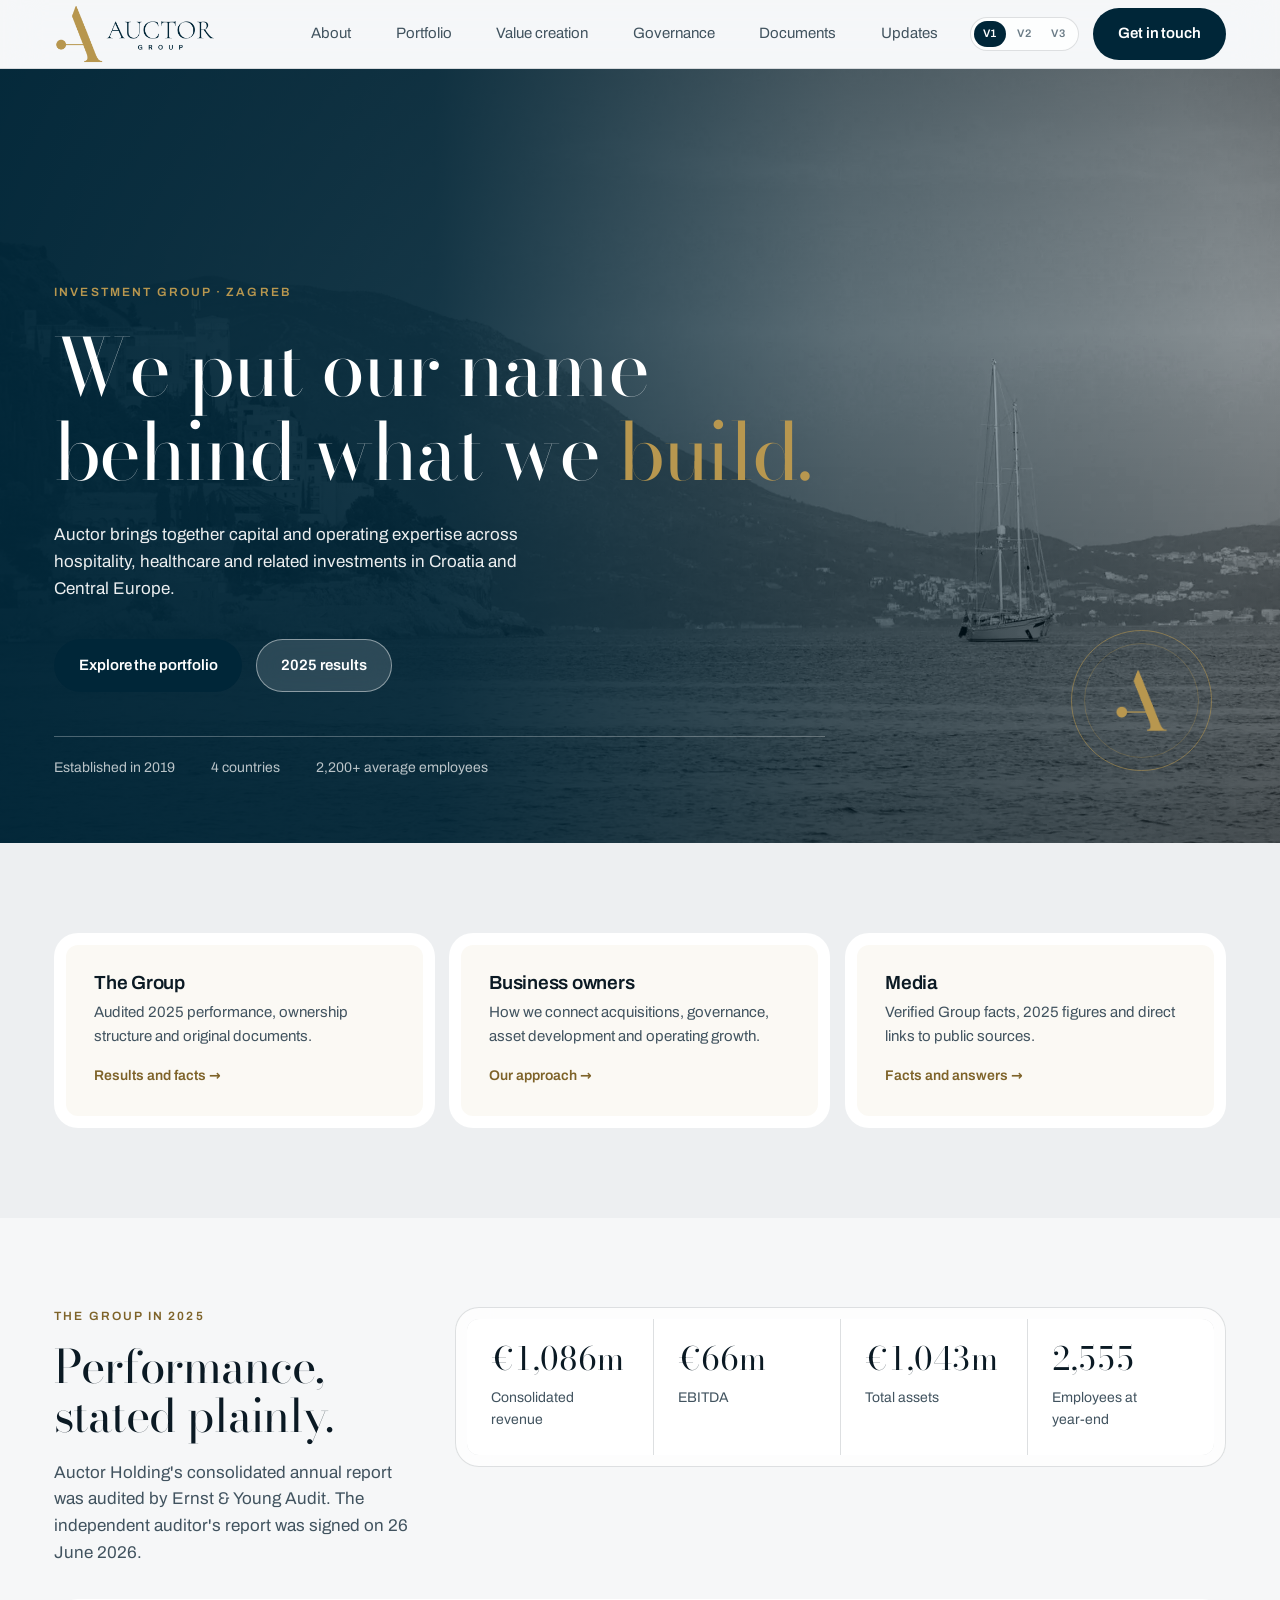
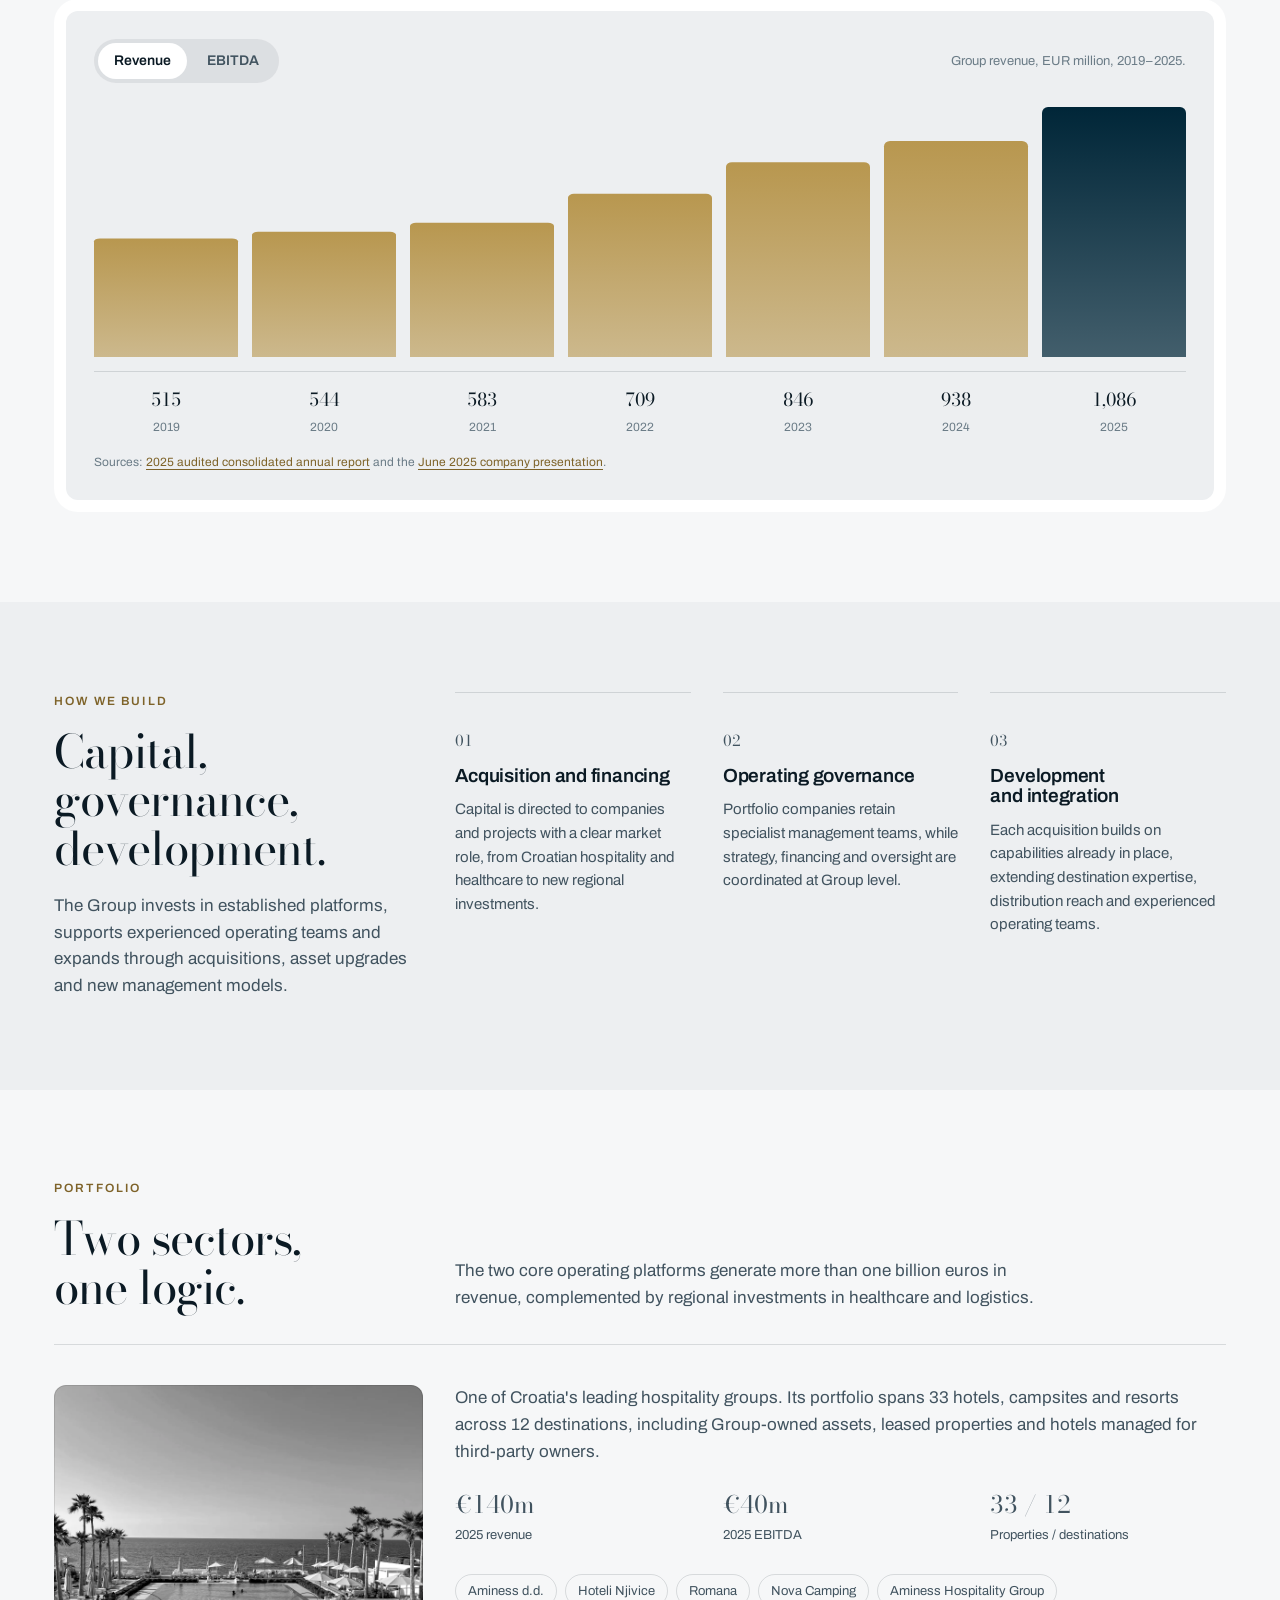
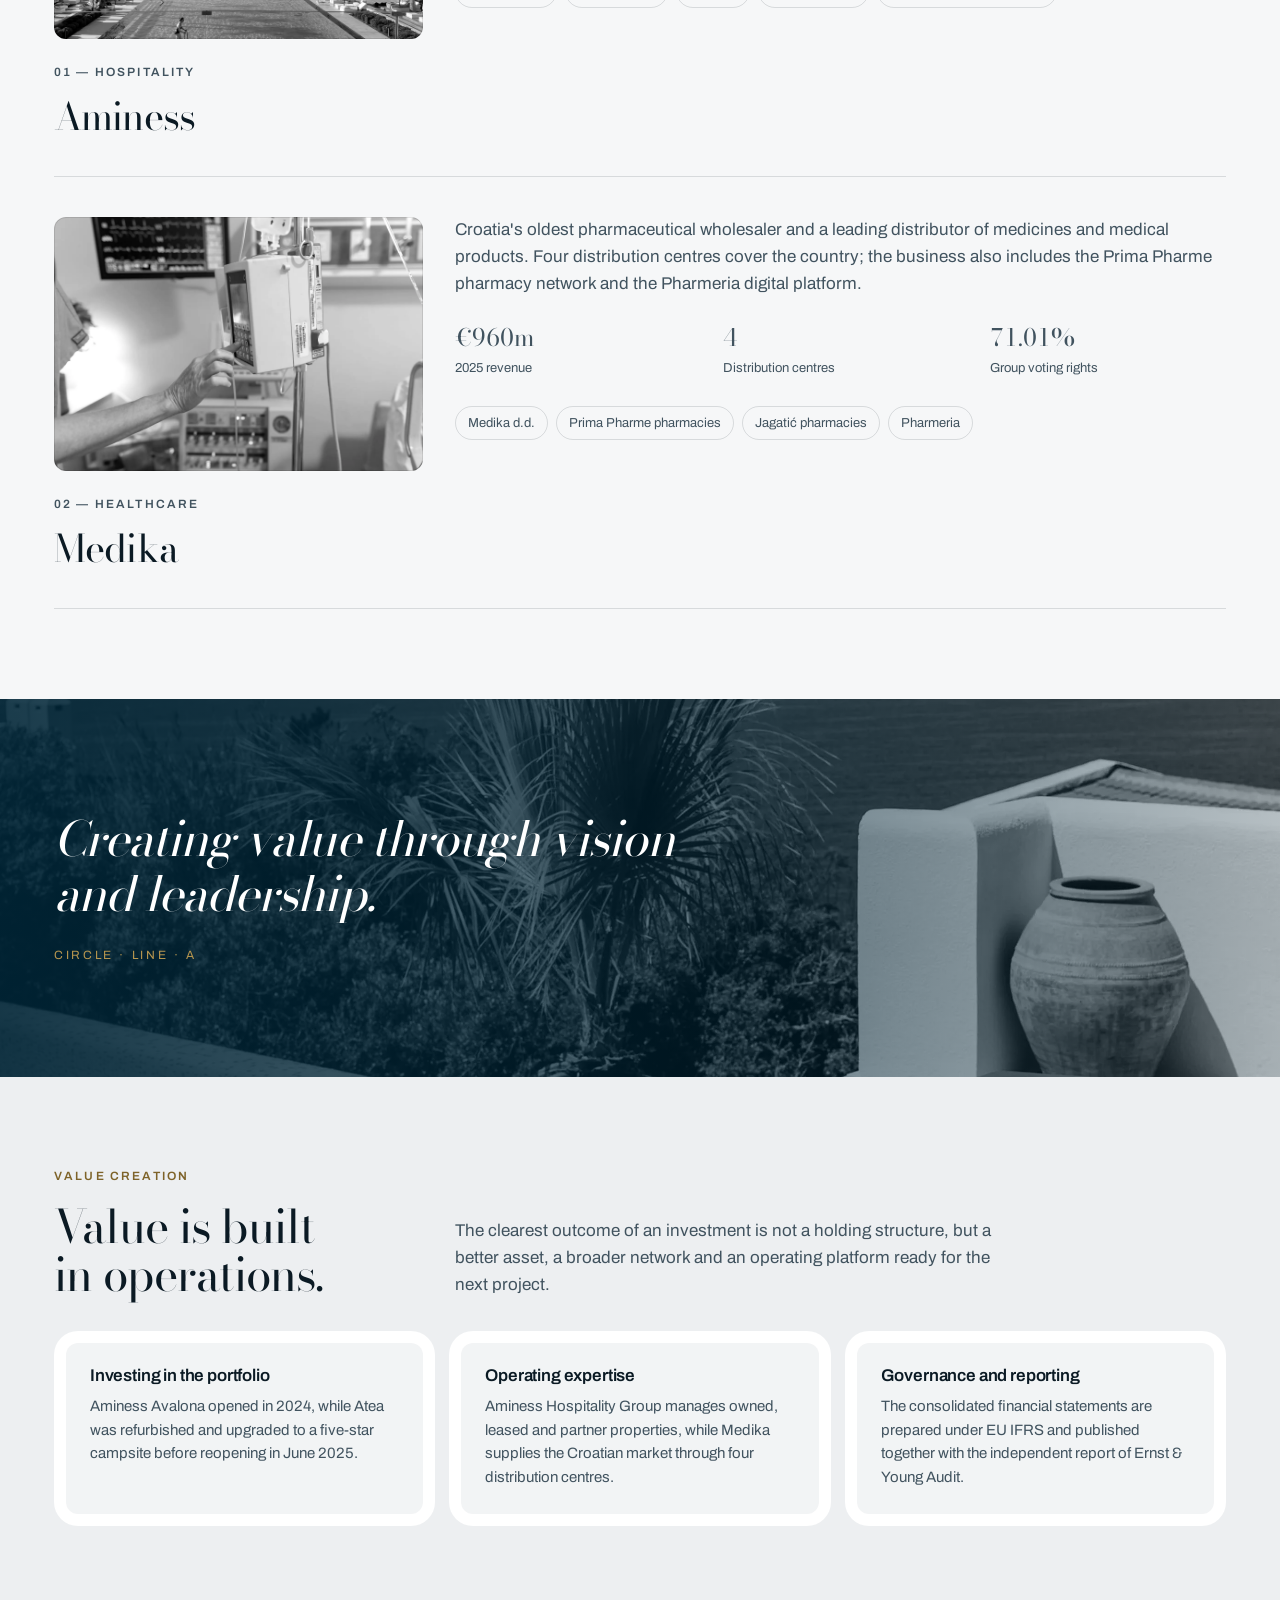
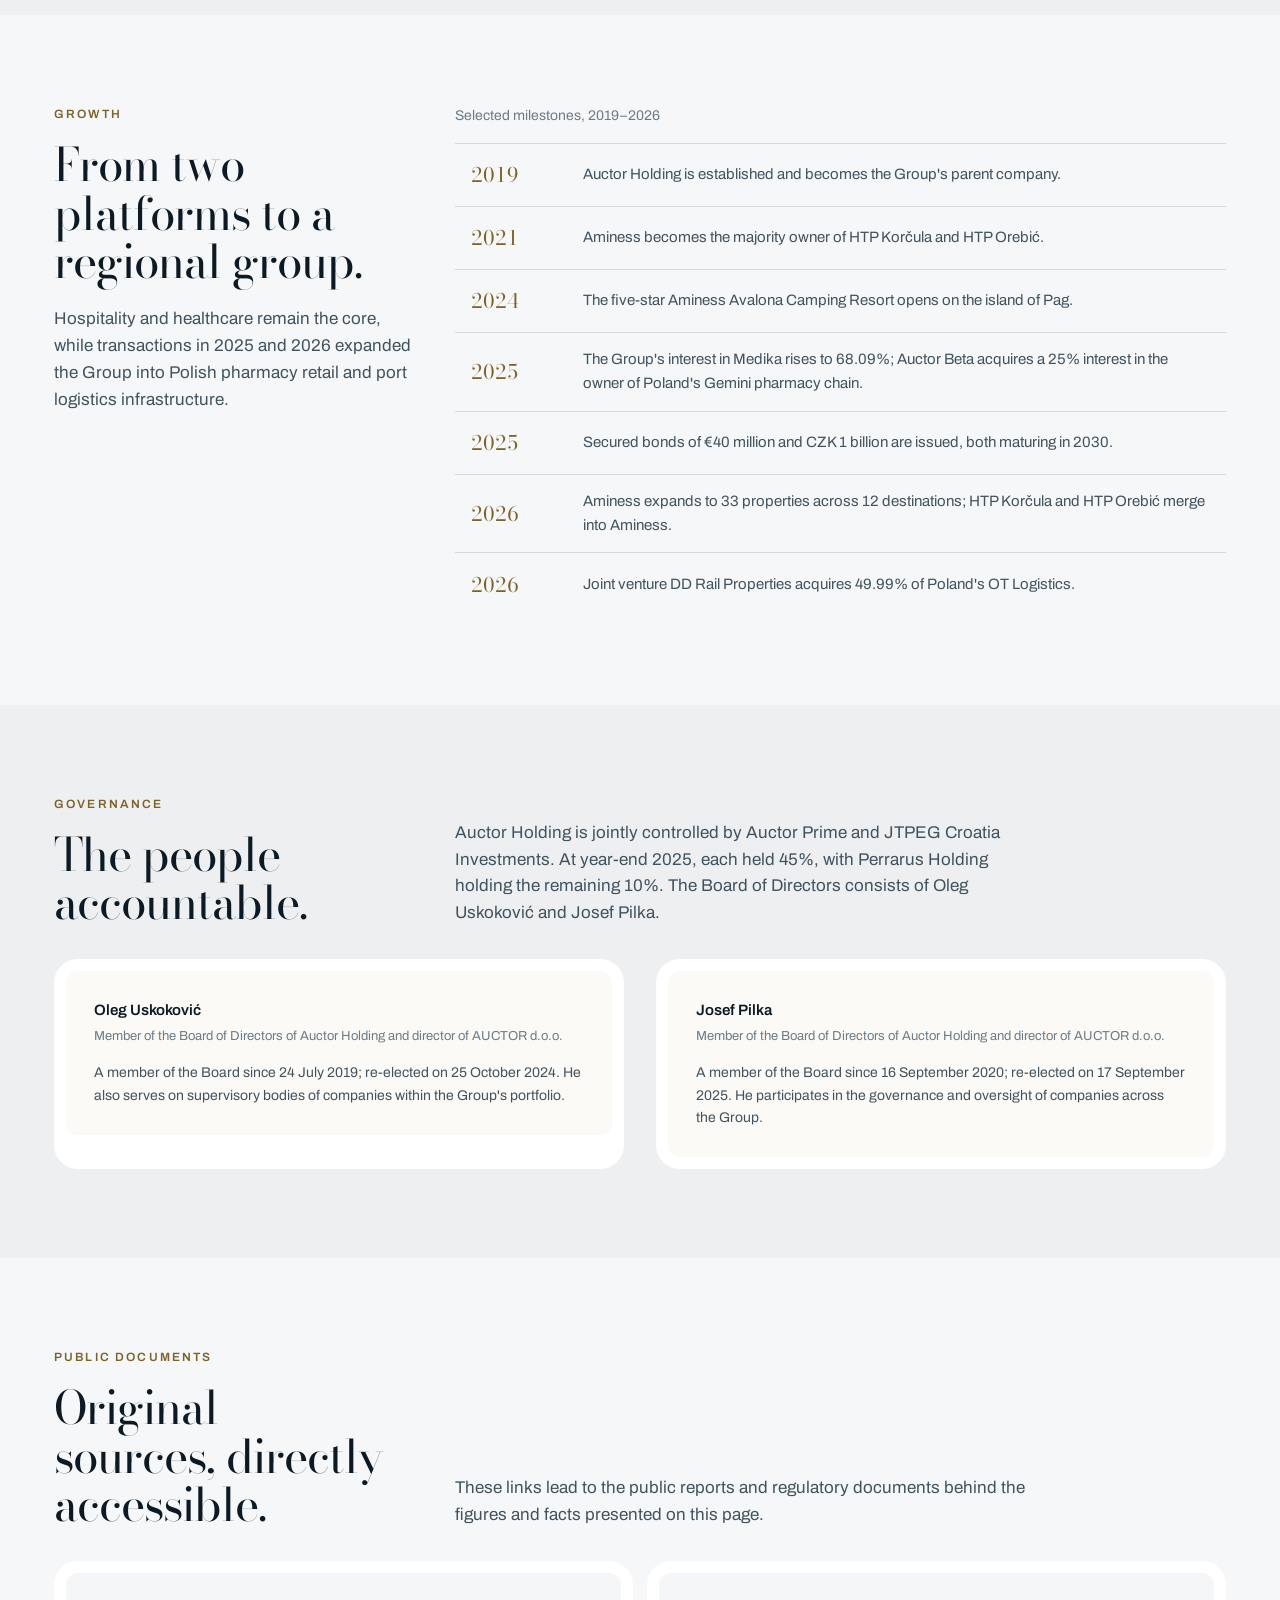
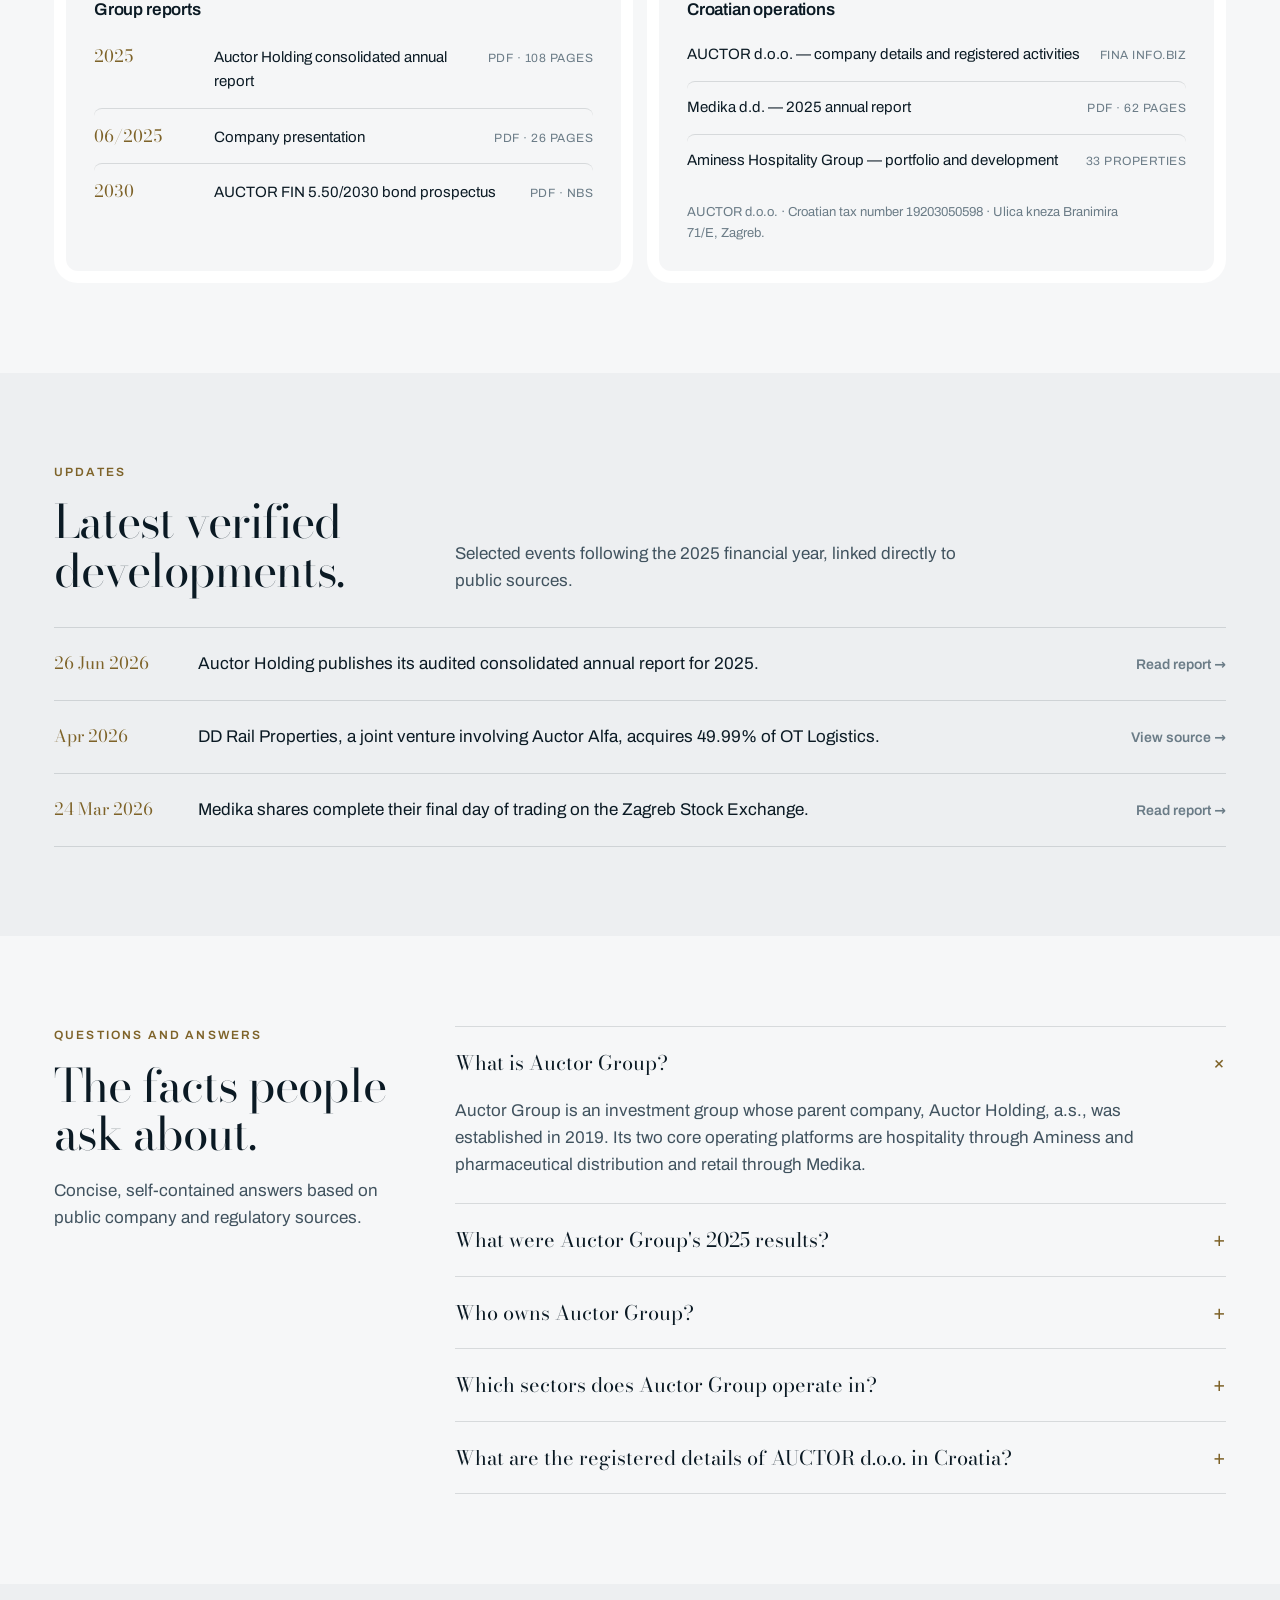
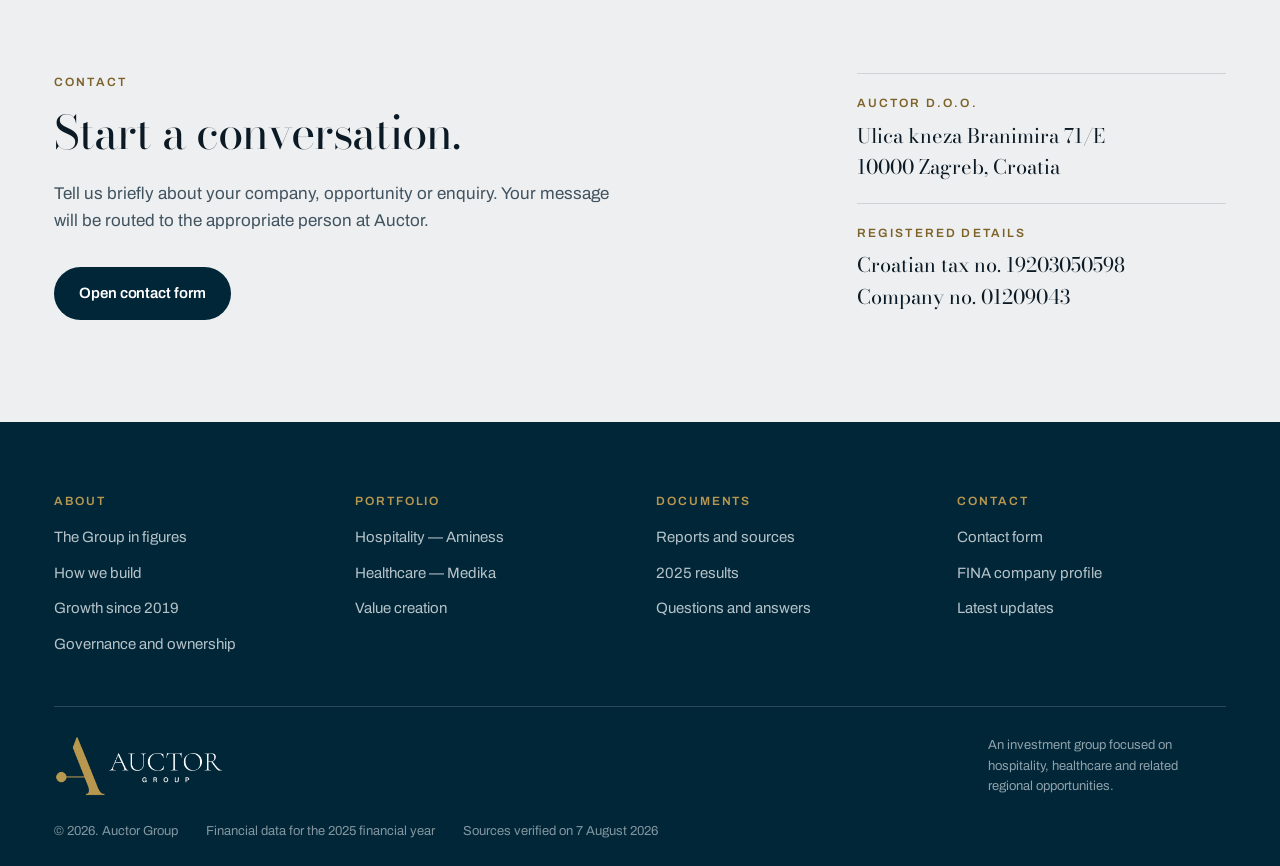
==== commit 8e6d5a35: "Add VER02 and VER03 website variants" ====
--- a/index.html
+++ b/index.html
@@ -150,6 +150,11 @@
       <a class="top__link" href="#updates">Updates</a>
     </nav>
     <div class="top__side">
+      <nav class="version-switch" aria-label="Design versions">
+        <a href="/" aria-current="page">V1</a>
+        <a href="/v2/">V2</a>
+        <a href="/v3/">V3</a>
+      </nav>
       <button class="btn js-contact-open" type="button">Get in touch</button>
     </div>
   </div>
--- a/site.css
+++ b/site.css
@@ -158,6 +158,21 @@
   }
   .top__side { margin-left: auto; display: flex; align-items: center; gap: .875rem; }
   @media (min-width: 64rem) { .top__side { margin-left: 0; } }
+  .version-switch {
+    display: flex; align-items: center; gap: .15rem; padding: .2rem;
+    border: 1px solid var(--line); border-radius: var(--r-pill);
+    background: color-mix(in srgb, var(--surface) 72%, transparent);
+  }
+  .version-switch a {
+    min-width: 2rem; padding: .28rem .5rem; border-radius: var(--r-pill);
+    color: var(--ink-3); font-size: .6875rem; font-weight: 700;
+    letter-spacing: .08em; text-align: center;
+  }
+  .version-switch a[aria-current="page"] { background: var(--navy); color: #fff; }
+  @media (max-width: 36rem) {
+    .top__side { gap: .5rem; }
+    .top__side > .btn { display: none; }
+  }
   .lang { display: flex; gap: .35rem; font-size: .875rem; color: var(--ink-3); }
   .lang [aria-current="true"] { color: var(--gold); font-weight: 600; }
   .top__scroll { display: flex; gap: .25rem; overflow-x: auto; scrollbar-width: none; padding-bottom: .5rem; }
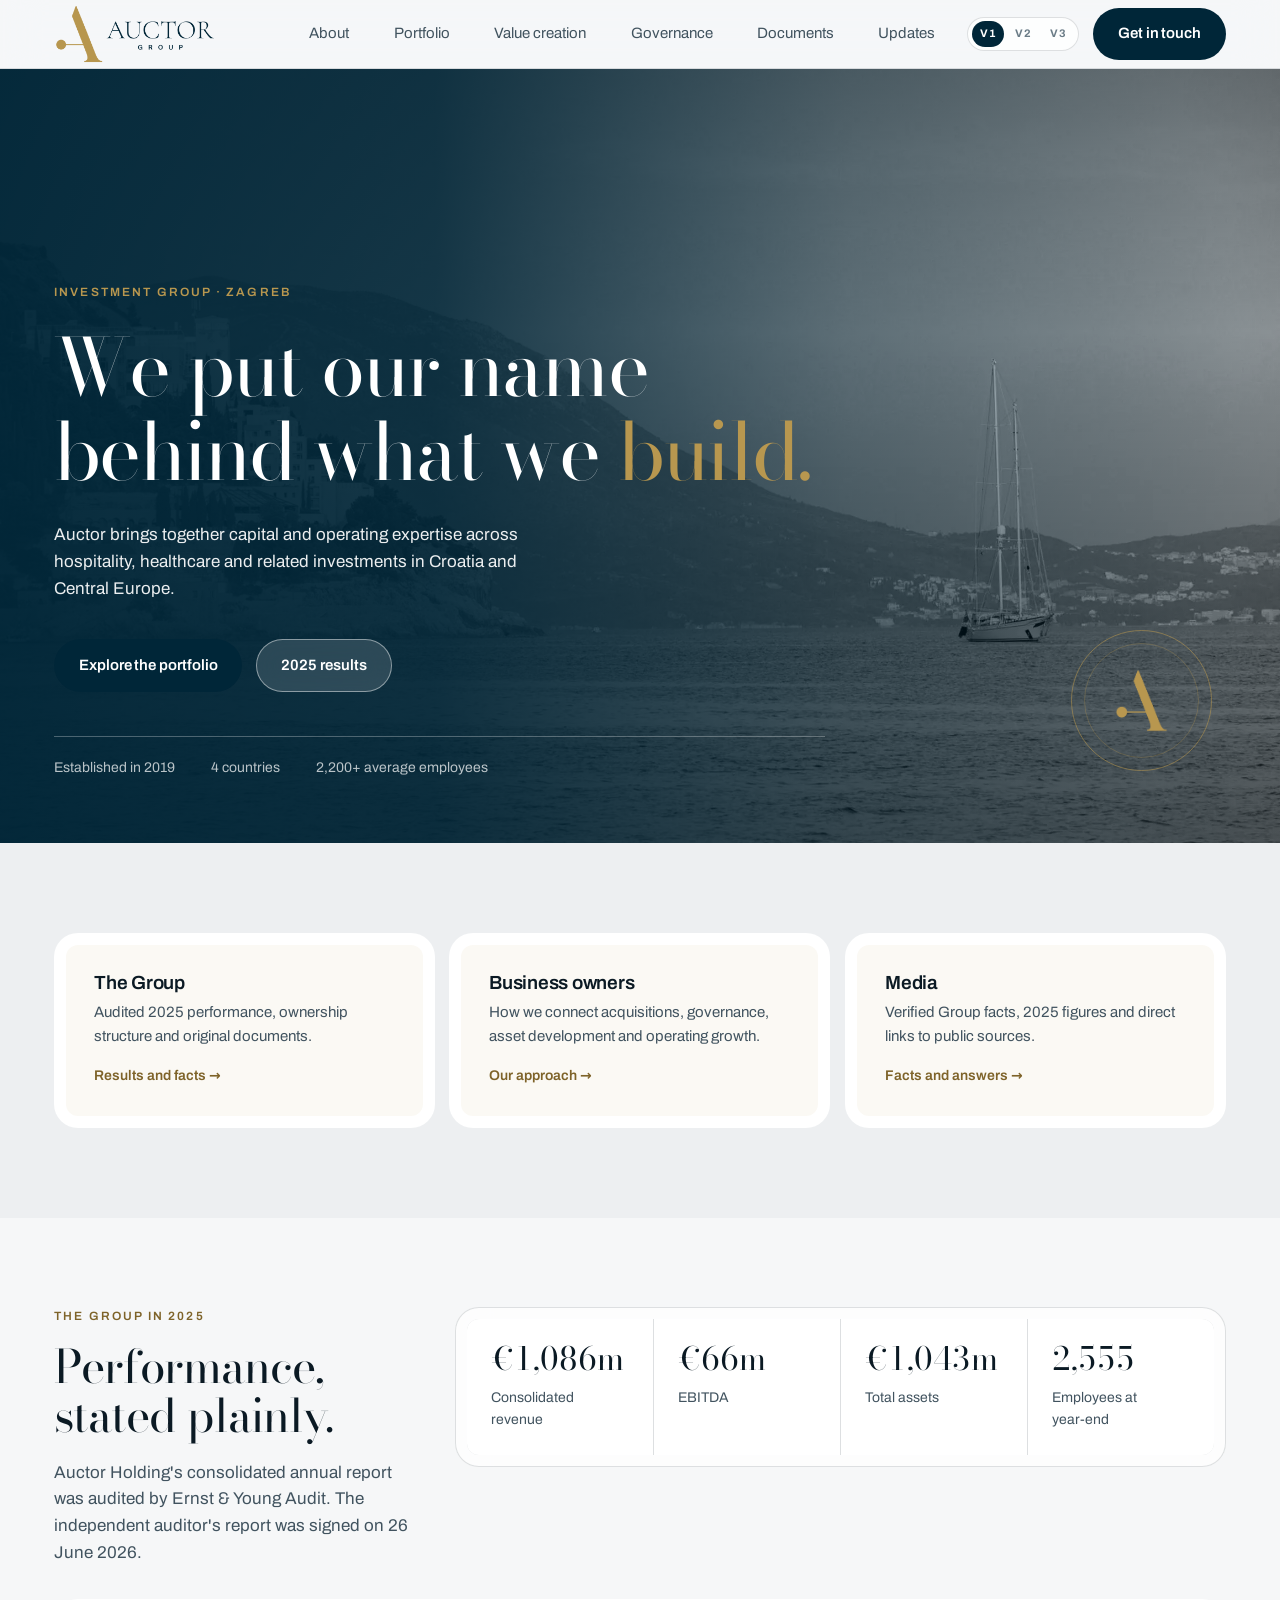
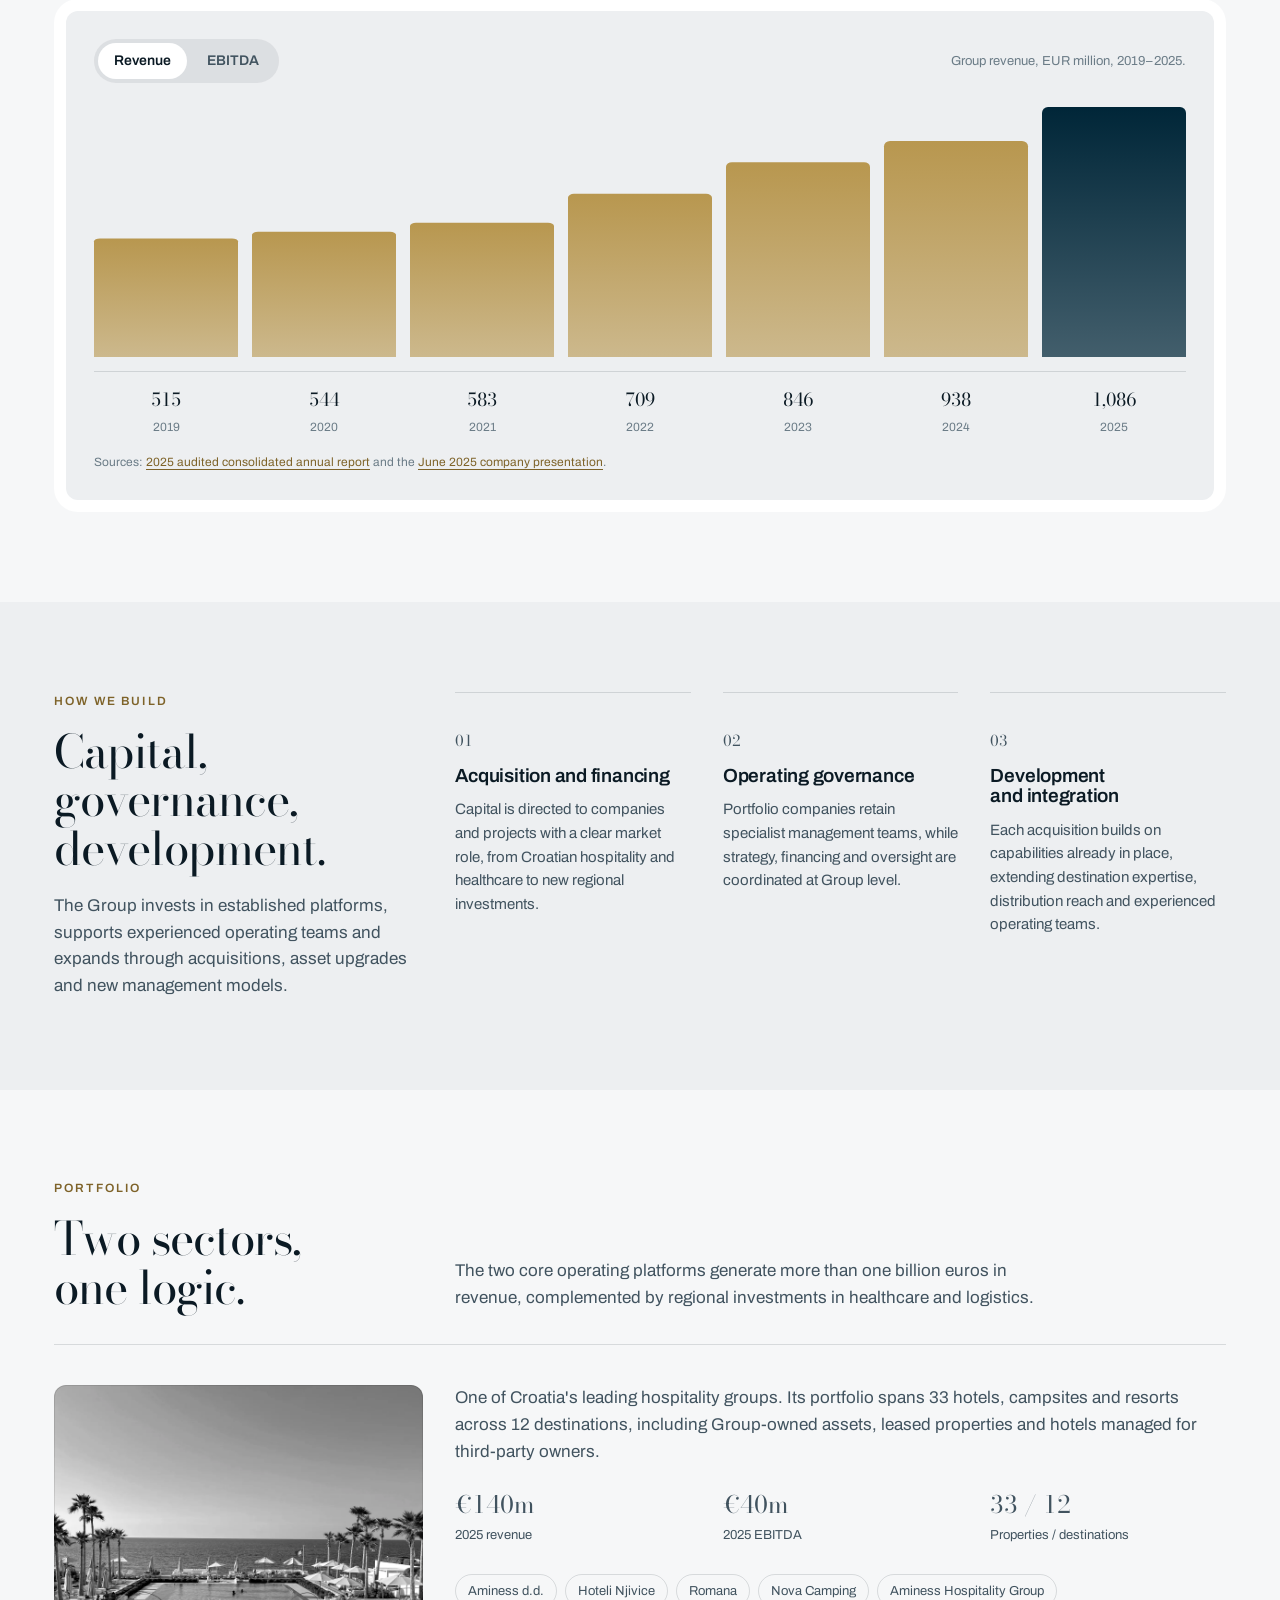
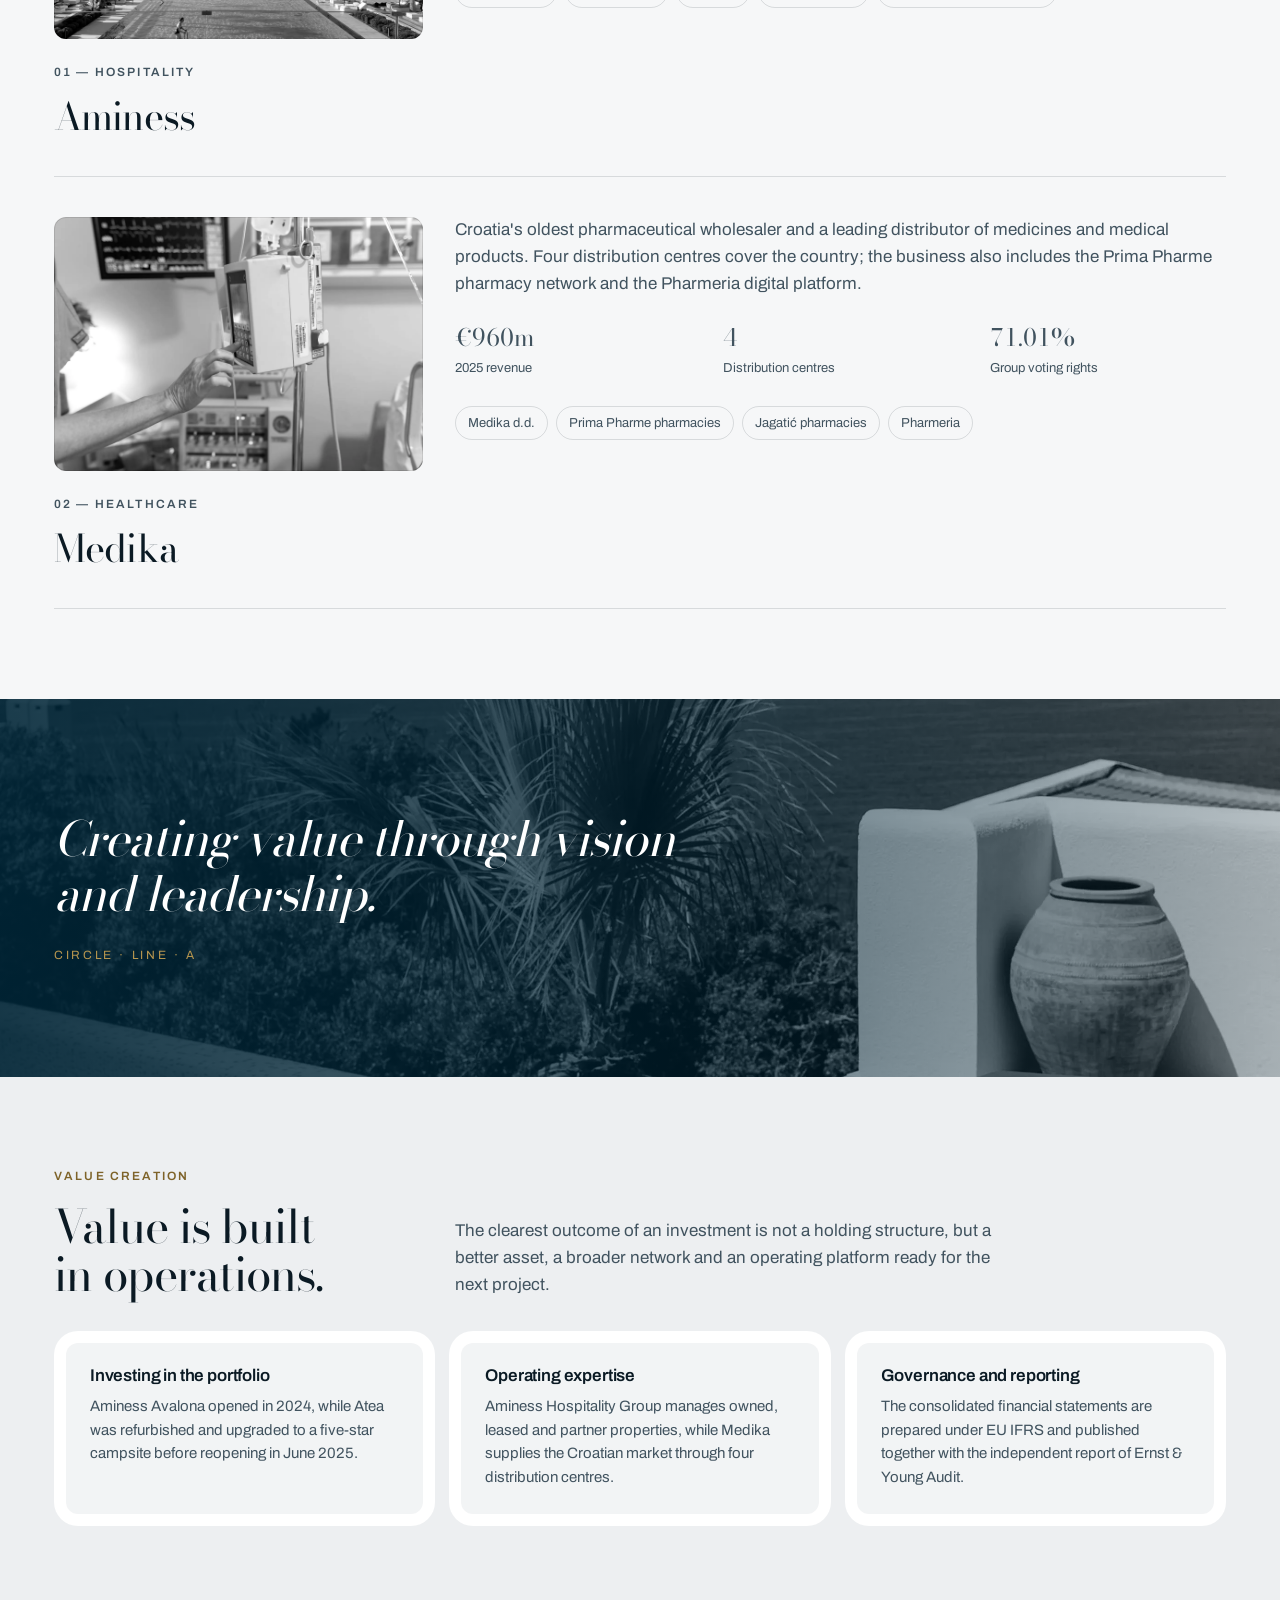
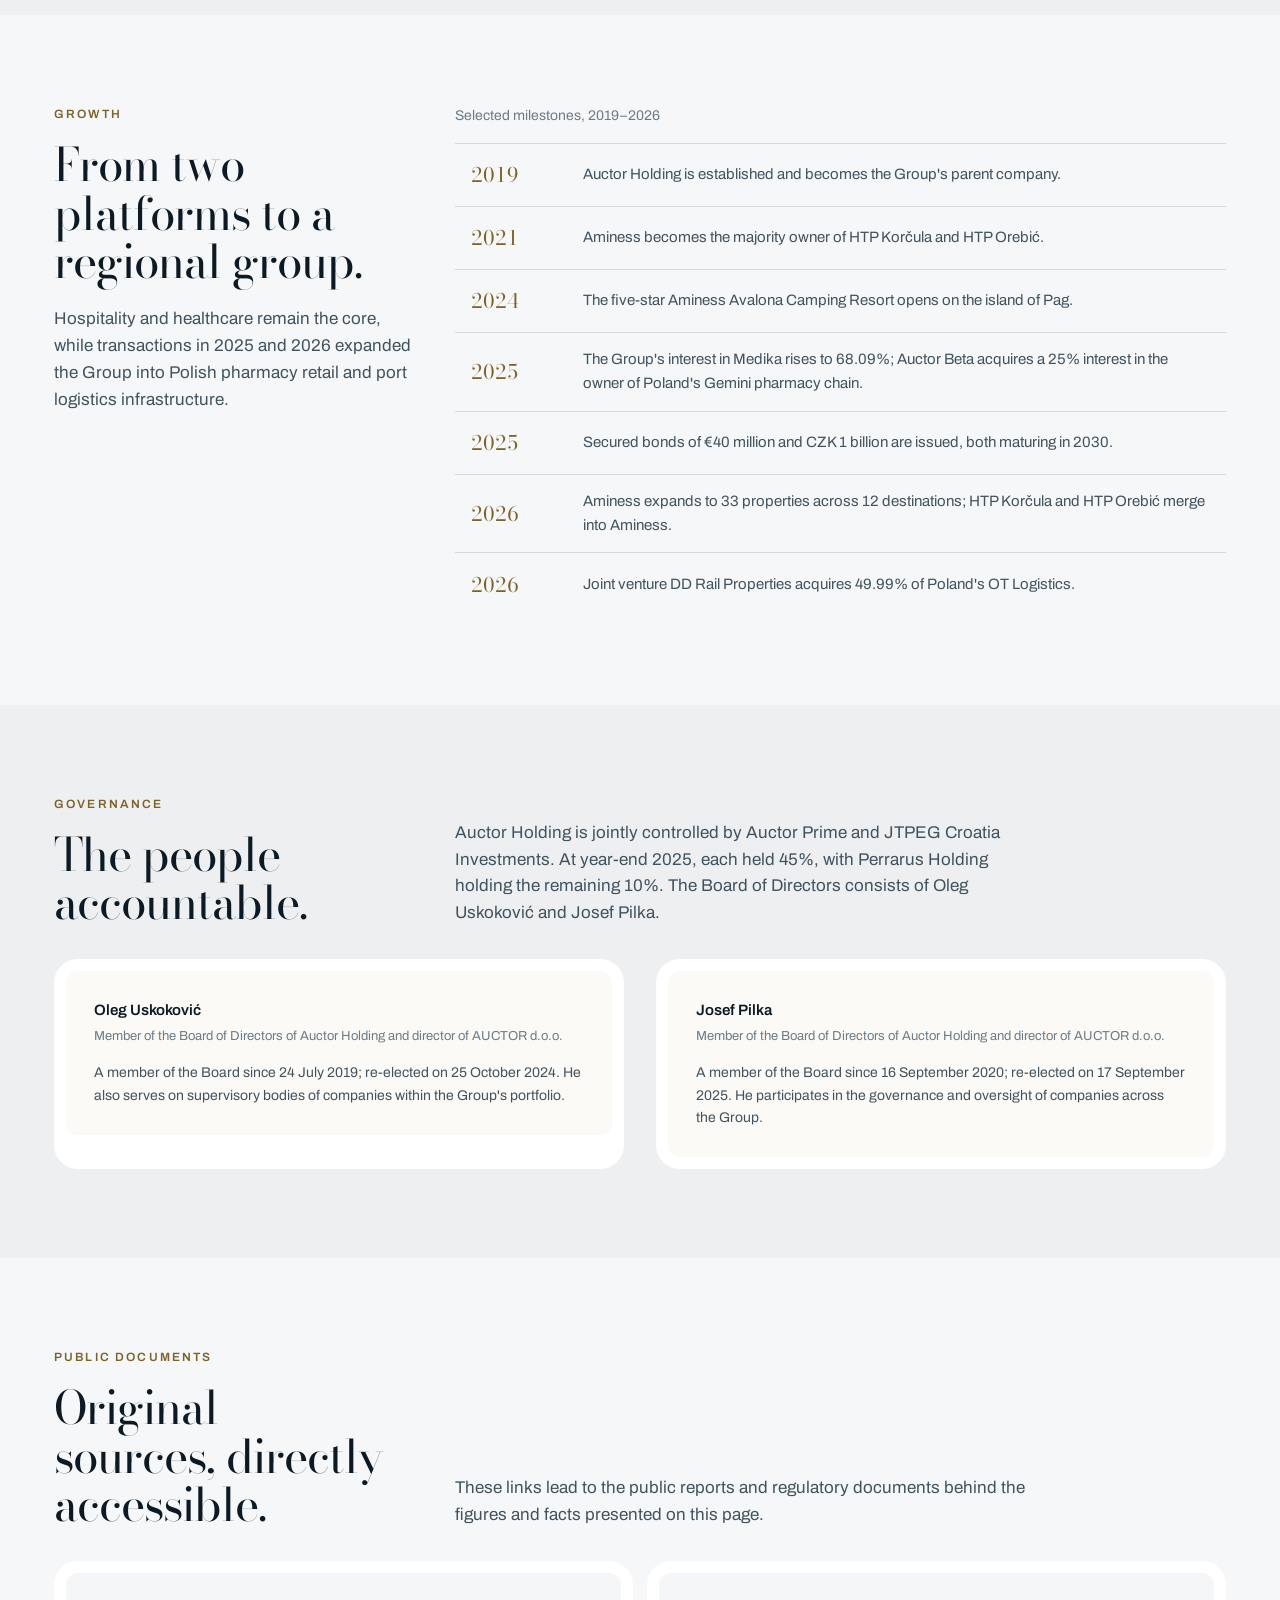
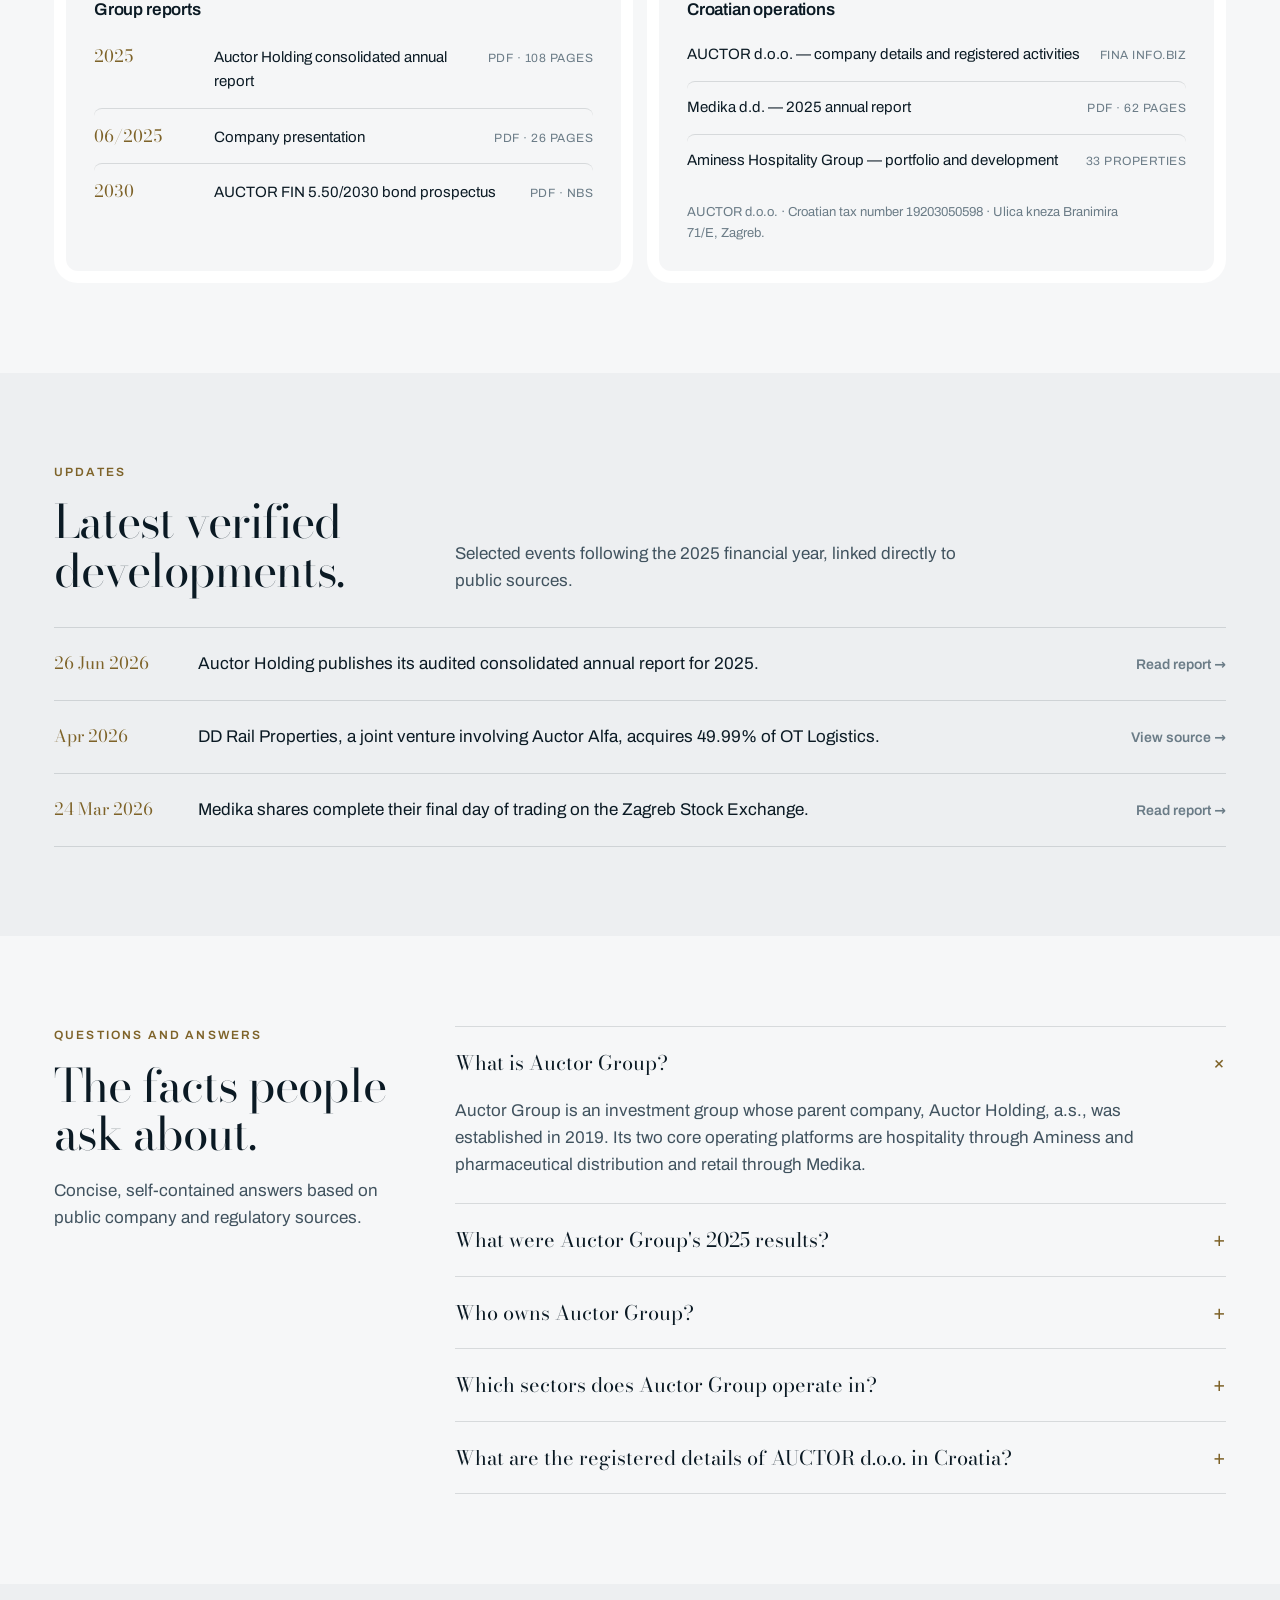
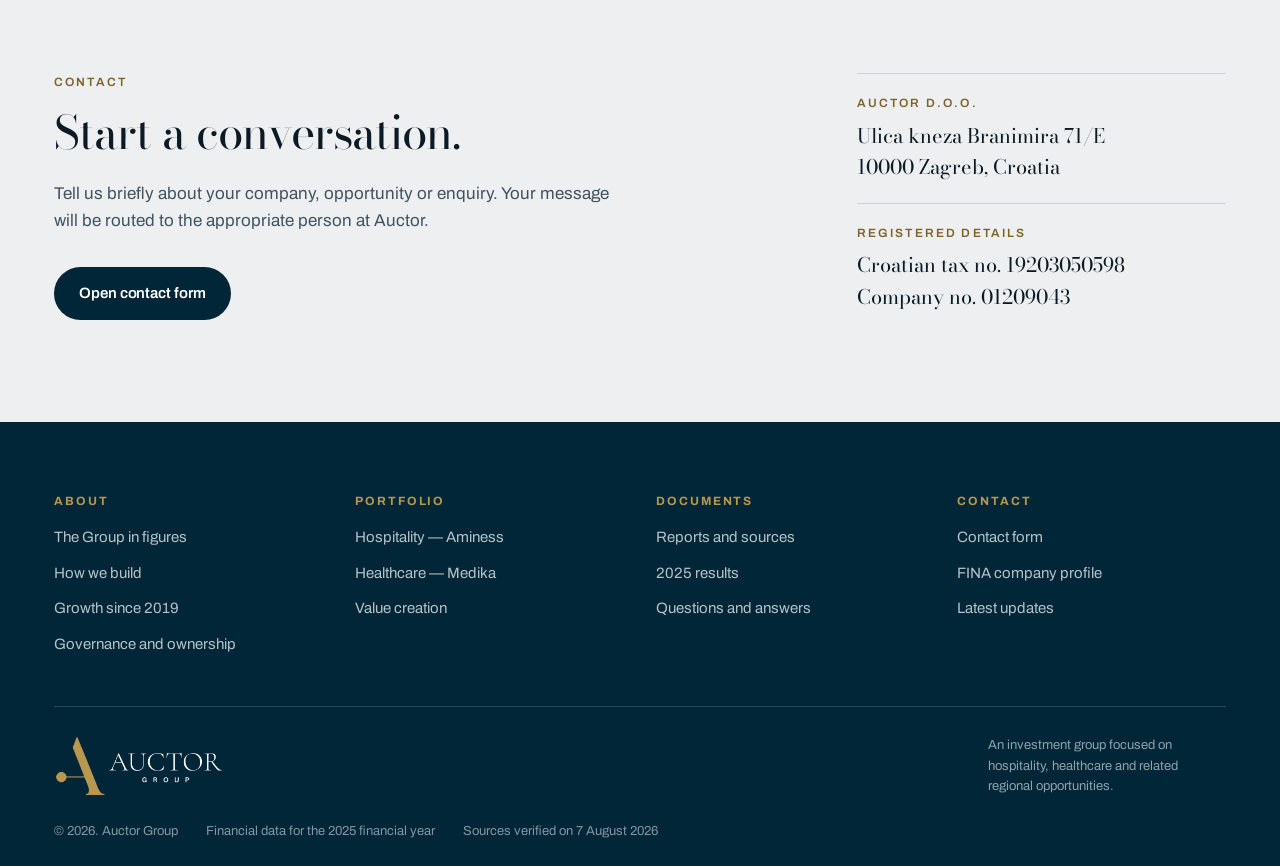
==== commit 80879e60: "Complete technical SEO setup" ====
--- a/index.html
+++ b/index.html
@@ -4,8 +4,10 @@
 <meta charset="utf-8">
 <meta name="viewport" content="width=device-width, initial-scale=1">
 
-<title>Auctor Group — long-term value in hospitality and healthcare</title>
-<meta name="description" content="Auctor Group builds leading businesses in hospitality and healthcare. In 2025, the Group generated €1.086 billion in consolidated revenue and €66 million in EBITDA.">
+<title>Auctor Group — Hospitality and Healthcare Investments</title>
+<meta name="description" content="Auctor Group is a Croatian investment group building leading hospitality and healthcare businesses through Aminess and Medika. Explore audited 2025 results.">
+<meta name="robots" content="index,follow,max-image-preview:large,max-snippet:-1,max-video-preview:-1">
+<meta name="googlebot" content="index,follow,max-image-preview:large,max-snippet:-1,max-video-preview:-1">
 
 <link rel="canonical" href="https://www.auctor.hr/">
 <link rel="alternate" hreflang="en" href="https://www.auctor.hr/">
@@ -18,14 +20,26 @@
 <link rel="icon" type="image/png" sizes="32x32" href="assets/favicon-32x32.png">
 <link rel="icon" type="image/png" sizes="192x192" href="assets/favicon-192x192.png">
 <link rel="apple-touch-icon" sizes="180x180" href="assets/apple-touch-icon.png">
+<link rel="manifest" href="site.webmanifest">
+<link rel="preload" href="assets/photos/hero.webp" as="image" type="image/webp">
 
 <meta property="og:type" content="website">
 <meta property="og:locale" content="en_GB">
 <meta property="og:site_name" content="Auctor Group">
-<meta property="og:title" content="Auctor Group — long-term value in hospitality and healthcare">
-<meta property="og:description" content="Two strong operating platforms, €1.086 billion in revenue and 2,555 employees at year-end 2025.">
+<meta property="og:title" content="Auctor Group — Hospitality and Healthcare Investments">
+<meta property="og:description" content="A Croatian investment group building leading hospitality and healthcare businesses through Aminess and Medika. Explore audited 2025 results.">
 <meta property="og:url" content="https://www.auctor.hr/">
-<meta name="twitter:card" content="summary">
+<meta property="og:image" content="https://www.auctor.hr/assets/photos/hero.jpg">
+<meta property="og:image:secure_url" content="https://www.auctor.hr/assets/photos/hero.jpg">
+<meta property="og:image:type" content="image/jpeg">
+<meta property="og:image:width" content="2400">
+<meta property="og:image:height" content="1400">
+<meta property="og:image:alt" content="Adriatic coastline, one of Auctor Group's core hospitality markets">
+<meta name="twitter:card" content="summary_large_image">
+<meta name="twitter:title" content="Auctor Group — Hospitality and Healthcare Investments">
+<meta name="twitter:description" content="A Croatian investment group building leading hospitality and healthcare businesses through Aminess and Medika.">
+<meta name="twitter:image" content="https://www.auctor.hr/assets/photos/hero.jpg">
+<meta name="twitter:image:alt" content="Adriatic coastline, one of Auctor Group's core hospitality markets">
 
 <link rel="stylesheet" href="fonts/fonts.css">
 <link rel="stylesheet" href="assets/mark.css">
@@ -42,10 +56,27 @@
       "legalName": "Auctor Holding, a.s.",
       "alternateName": "Auctor Holding",
       "url": "https://www.auctor.hr/",
-      "description": "An investment group with two core operating platforms: hospitality through Aminess and pharmaceutical distribution and retail through Medika.",
+      "description": "A Croatian investment group with two core operating platforms: hospitality through Aminess and pharmaceutical distribution and retail through Medika.",
       "foundingDate": "2019",
-      "identifier": "08364028",
+      "identifier": {
+        "@type": "PropertyValue",
+        "propertyID": "Company registration number",
+        "value": "08364028"
+      },
       "industry": "Investment management, hospitality and healthcare",
+      "logo": {
+        "@type": "ImageObject",
+        "@id": "https://www.auctor.hr/#logo",
+        "url": "https://www.auctor.hr/assets/lockup-v1-onLight.png",
+        "contentUrl": "https://www.auctor.hr/assets/lockup-v1-onLight.png",
+        "width": 1200,
+        "height": 440,
+        "caption": "Auctor Group"
+      },
+      "image": { "@id": "https://www.auctor.hr/#primaryimage" },
+      "sameAs": [
+        "https://hr.linkedin.com/company/auctorgroup"
+      ],
       "areaServed": [
         { "@type": "Country", "name": "Croatia" },
         { "@type": "Country", "name": "Czech Republic" },
@@ -60,15 +91,10 @@
         "addressCountry": "CZ"
       },
       "numberOfEmployees": { "@type": "QuantitativeValue", "value": 2555 },
-      "member": [
-        { "@type": "Organization", "name": "Auctor Prime d.o.o.", "description": "45% ownership interest as of 31 December 2025." },
-        { "@type": "Organization", "name": "JTPEG Croatia Investments, a.s.", "description": "45% ownership interest as of 31 December 2025." },
-        { "@type": "Organization", "name": "Perrarus Holding a.s.", "description": "10% ownership interest as of 31 December 2025." }
-      ],
       "subOrganization": [
         { "@id": "https://www.auctor.hr/#auctor-doo" },
-        { "@type": "Organization", "name": "Aminess Group", "description": "A hospitality group with 33 hotels, campsites and resorts across 12 destinations." },
-        { "@type": "Organization", "name": "Medika d.d.", "description": "A leading Croatian distributor of pharmaceuticals and medical products with its own pharmacy network." }
+        { "@id": "https://www.auctor.hr/#aminess" },
+        { "@id": "https://www.auctor.hr/#medika" }
       ]
     },
     {
@@ -77,6 +103,18 @@
       "name": "AUCTOR d.o.o.",
       "legalName": "AUCTOR d.o.o. za poslovno savjetovanje",
       "taxID": "19203050598",
+      "identifier": [
+        {
+          "@type": "PropertyValue",
+          "propertyID": "OIB",
+          "value": "19203050598"
+        },
+        {
+          "@type": "PropertyValue",
+          "propertyID": "Company registration number",
+          "value": "01209043"
+        }
+      ],
       "parentOrganization": { "@id": "https://www.auctor.hr/#organisation" },
       "address": {
         "@type": "PostalAddress",
@@ -85,6 +123,22 @@
         "postalCode": "10000",
         "addressCountry": "HR"
       }
+    },
+    {
+      "@type": "Organization",
+      "@id": "https://www.auctor.hr/#aminess",
+      "name": "Aminess Group",
+      "url": "https://www.aminess-hospitality-group.com/",
+      "description": "A hospitality group with 33 hotels, campsites and resorts across 12 destinations.",
+      "parentOrganization": { "@id": "https://www.auctor.hr/#organisation" }
+    },
+    {
+      "@type": "Organization",
+      "@id": "https://www.auctor.hr/#medika",
+      "name": "Medika d.d.",
+      "url": "https://www.medika.hr/",
+      "description": "A leading Croatian distributor of pharmaceuticals and medical products with its own pharmacy network.",
+      "parentOrganization": { "@id": "https://www.auctor.hr/#organisation" }
     },
     {
       "@type": "Person",
@@ -99,34 +153,35 @@
       "worksFor": { "@id": "https://www.auctor.hr/#organisation" }
     },
     {
-      "@type": "FAQPage",
-      "mainEntity": [
-        {
-          "@type": "Question",
-          "name": "What is Auctor Group?",
-          "acceptedAnswer": { "@type": "Answer", "text": "Auctor Group is an investment group whose parent company, Auctor Holding, a.s., was established in 2019. Its two core operating platforms are hospitality through Aminess and pharmaceutical distribution and retail through Medika." }
-        },
-        {
-          "@type": "Question",
-          "name": "What were Auctor Group's 2025 results?",
-          "acceptedAnswer": { "@type": "Answer", "text": "In 2025, Auctor Group generated €1.086 billion in consolidated revenue, €66 million in EBITDA and €20.6 million in net profit. Total assets at year-end were €1.043 billion." }
-        },
-        {
-          "@type": "Question",
-          "name": "Who owns Auctor Group?",
-          "acceptedAnswer": { "@type": "Answer", "text": "As of 31 December 2025, the shareholders of Auctor Holding were Auctor Prime d.o.o. with 45%, JTPEG Croatia Investments, a.s. with 45% and Perrarus Holding a.s. with 10%. Auctor Holding is jointly controlled by Auctor Prime and JTPEG Croatia Investments." }
-        },
-        {
-          "@type": "Question",
-          "name": "Which sectors does Auctor Group operate in?",
-          "acceptedAnswer": { "@type": "Answer", "text": "The Group's core platforms are hospitality through Aminess Group and pharmaceutical distribution and retail through Medika Group. It also has a minority interest in the Polish Gemini pharmacy chain and a joint investment connected with OT Logistics." }
-        },
-        {
-          "@type": "Question",
-          "name": "What are the registered details of AUCTOR d.o.o. in Croatia?",
-          "acceptedAnswer": { "@type": "Answer", "text": "AUCTOR d.o.o. for business consulting, Croatian tax number 19203050598, is an active company registered at Ulica kneza Branimira 71/E in Zagreb. Its sole shareholder is Auctor Holding, a.s.; its directors are Oleg Uskoković and Josef Pilka." }
-        }
-      ]
+      "@type": "WebSite",
+      "@id": "https://www.auctor.hr/#website",
+      "url": "https://www.auctor.hr/",
+      "name": "Auctor Group",
+      "alternateName": "Auctor",
+      "description": "Auctor Group builds leading hospitality and healthcare businesses through Aminess and Medika.",
+      "publisher": { "@id": "https://www.auctor.hr/#organisation" },
+      "inLanguage": "en"
+    },
+    {
+      "@type": "ImageObject",
+      "@id": "https://www.auctor.hr/#primaryimage",
+      "url": "https://www.auctor.hr/assets/photos/hero.jpg",
+      "contentUrl": "https://www.auctor.hr/assets/photos/hero.jpg",
+      "width": 2400,
+      "height": 1400,
+      "caption": "Adriatic coastline, one of Auctor Group's core hospitality markets"
+    },
+    {
+      "@type": "WebPage",
+      "@id": "https://www.auctor.hr/#webpage",
+      "url": "https://www.auctor.hr/",
+      "name": "Auctor Group — Hospitality and Healthcare Investments",
+      "description": "Auctor Group is a Croatian investment group building leading hospitality and healthcare businesses through Aminess and Medika. Explore audited 2025 results.",
+      "isPartOf": { "@id": "https://www.auctor.hr/#website" },
+      "about": { "@id": "https://www.auctor.hr/#organisation" },
+      "primaryImageOfPage": { "@id": "https://www.auctor.hr/#primaryimage" },
+      "dateModified": "2026-08-07",
+      "inLanguage": "en"
     }
   ]
 }
@@ -137,7 +192,7 @@
 
 <header class="top">
   <div class="shell top__in">
-    <a class="top__logo" href="#" aria-label="Auctor Group — home">
+    <a class="top__logo" href="/" aria-label="Auctor Group — home">
       <img class="is-light" src="assets/lockup-v1-onLight.png" alt="Auctor Group" width="1200" height="440">
       <img class="is-dark" src="assets/lockup-v1-onDark.png" alt="" width="1200" height="440" aria-hidden="true">
     </a>
@@ -177,7 +232,7 @@
     <div class="hero__bg">
       <picture>
         <source srcset="assets/photos/hero.webp" type="image/webp">
-        <img src="assets/photos/hero.jpg" alt="" width="2400" height="1400" fetchpriority="high" decoding="async">
+        <img src="assets/photos/hero.jpg" alt="Adriatic coastline, one of Auctor Group's core hospitality markets" width="2400" height="1400" fetchpriority="high" decoding="async">
       </picture>
     </div>
     <div class="hero__scrim" aria-hidden="true"></div>
--- a/fonts/fonts.css
+++ b/fonts/fonts.css
@@ -1,10 +1,41 @@
-@font-face{font-family:'Archivo';font-style:normal;font-weight:400;font-display:swap;src:url([data-uri]) format('woff2');unicode-range:U+0100-02BA, U+02BD-02C5, U+02C7-02CC, U+02CE-02D7, U+02DD-02FF, U+0304, U+0308, U+0329, U+1D00-1DBF, U+1E00-1E9F, U+1EF2-1EFF, U+2020, U+20A0-20AB, U+20AD-20C0, U+2113, U+2C60-2C7F, U+A720-A7FF;}
-@font-face{font-family:'Archivo';font-style:normal;font-weight:400;font-display:swap;src:url([data-uri]) format('woff2');unicode-range:U+0000-00FF, U+0131, U+0152-0153, U+02BB-02BC, U+02C6, U+02DA, U+02DC, U+0304, U+0308, U+0329, U+2000-206F, U+20AC, U+2122, U+2191, U+2193, U+2212, U+2215, U+FEFF, U+FFFD;}
-@font-face{font-family:'Archivo';font-style:normal;font-weight:500;font-display:swap;src:url([data-uri]) format('woff2');unicode-range:U+0100-02BA, U+02BD-02C5, U+02C7-02CC, U+02CE-02D7, U+02DD-02FF, U+0304, U+0308, U+0329, U+1D00-1DBF, U+1E00-1E9F, U+1EF2-1EFF, U+2020, U+20A0-20AB, U+20AD-20C0, U+2113, U+2C60-2C7F, U+A720-A7FF;}
-@font-face{font-family:'Archivo';font-style:normal;font-weight:500;font-display:swap;src:url([data-uri]) format('woff2');unicode-range:U+0000-00FF, U+0131, U+0152-0153, U+02BB-02BC, U+02C6, U+02DA, U+02DC, U+0304, U+0308, U+0329, U+2000-206F, U+20AC, U+2122, U+2191, U+2193, U+2212, U+2215, U+FEFF, U+FFFD;}
-@font-face{font-family:'Archivo';font-style:normal;font-weight:600;font-display:swap;src:url([data-uri]) format('woff2');unicode-range:U+0100-02BA, U+02BD-02C5, U+02C7-02CC, U+02CE-02D7, U+02DD-02FF, U+0304, U+0308, U+0329, U+1D00-1DBF, U+1E00-1E9F, U+1EF2-1EFF, U+2020, U+20A0-20AB, U+20AD-20C0, U+2113, U+2C60-2C7F, U+A720-A7FF;}
-@font-face{font-family:'Archivo';font-style:normal;font-weight:600;font-display:swap;src:url([data-uri]) format('woff2');unicode-range:U+0000-00FF, U+0131, U+0152-0153, U+02BB-02BC, U+02C6, U+02DA, U+02DC, U+0304, U+0308, U+0329, U+2000-206F, U+20AC, U+2122, U+2191, U+2193, U+2212, U+2215, U+FEFF, U+FFFD;}
-@font-face{font-family:'Bodoni Moda';font-style:normal;font-weight:400;font-display:swap;src:url([data-uri]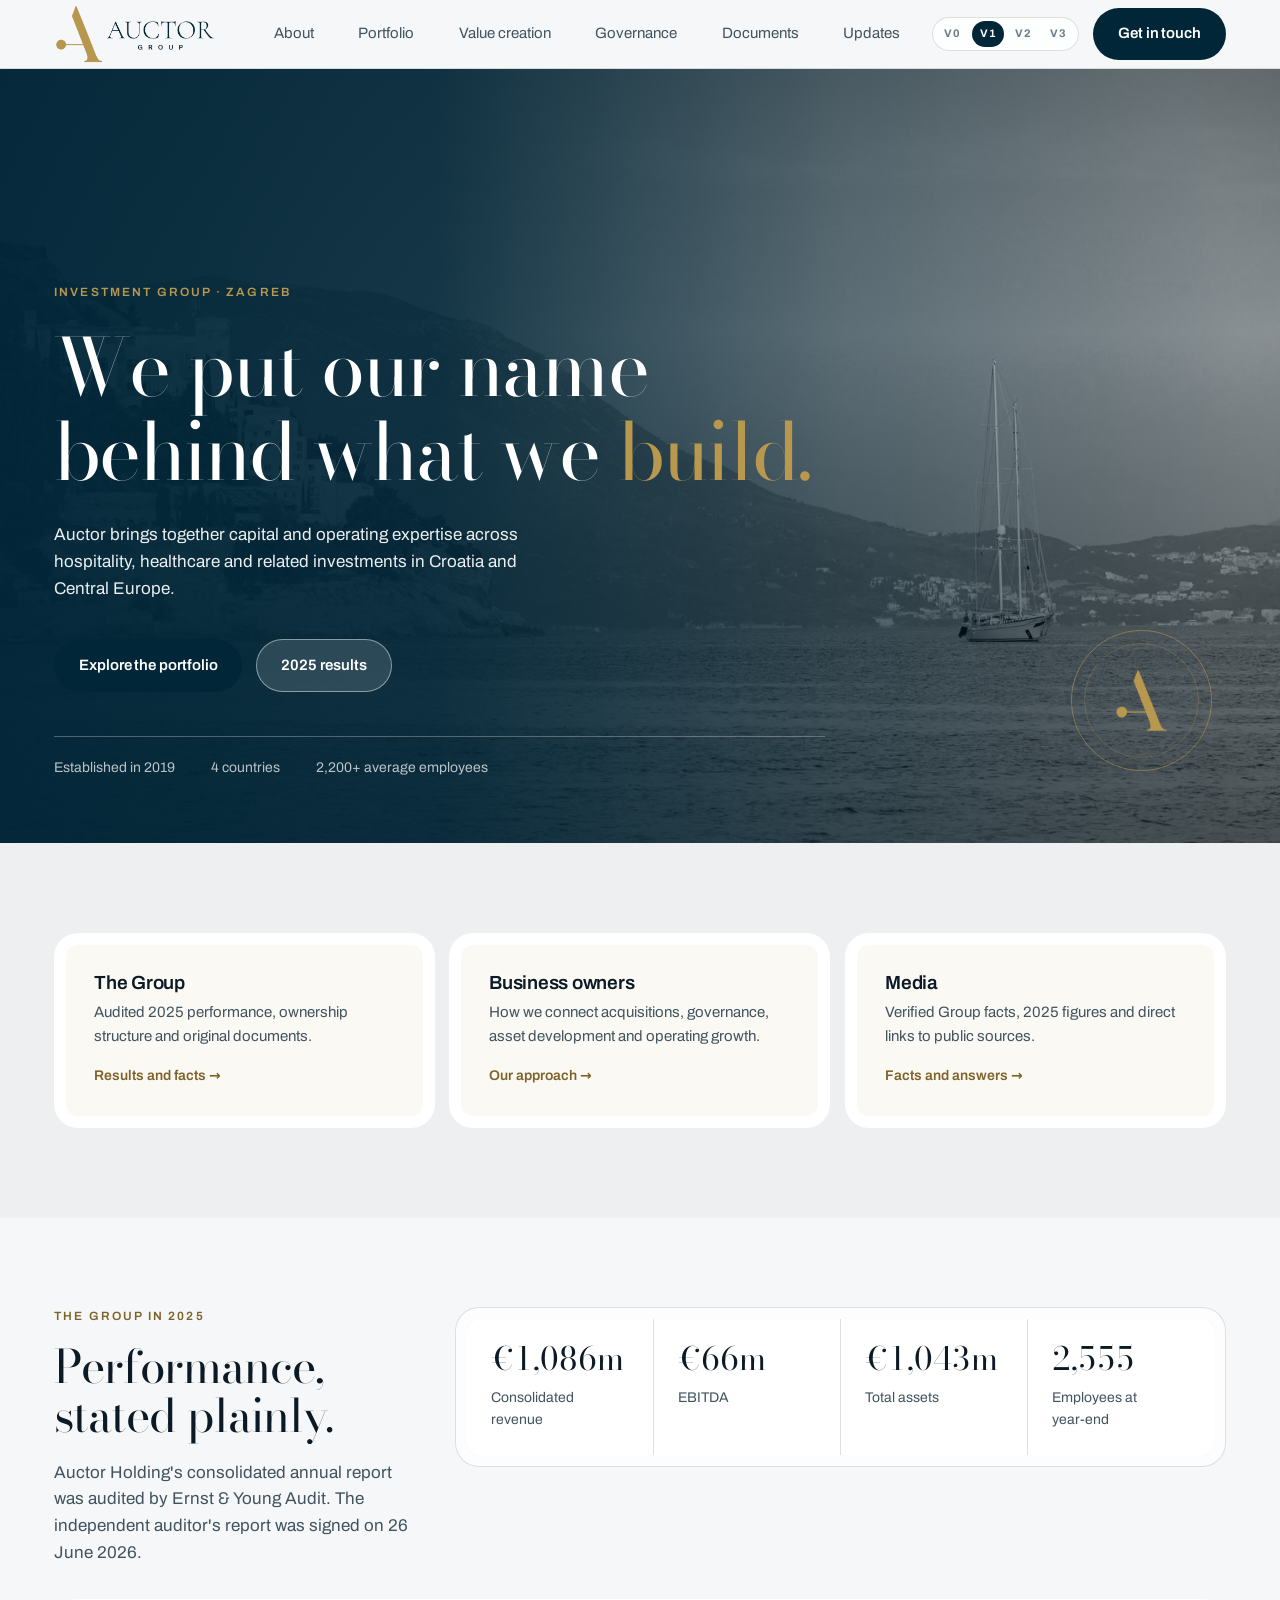
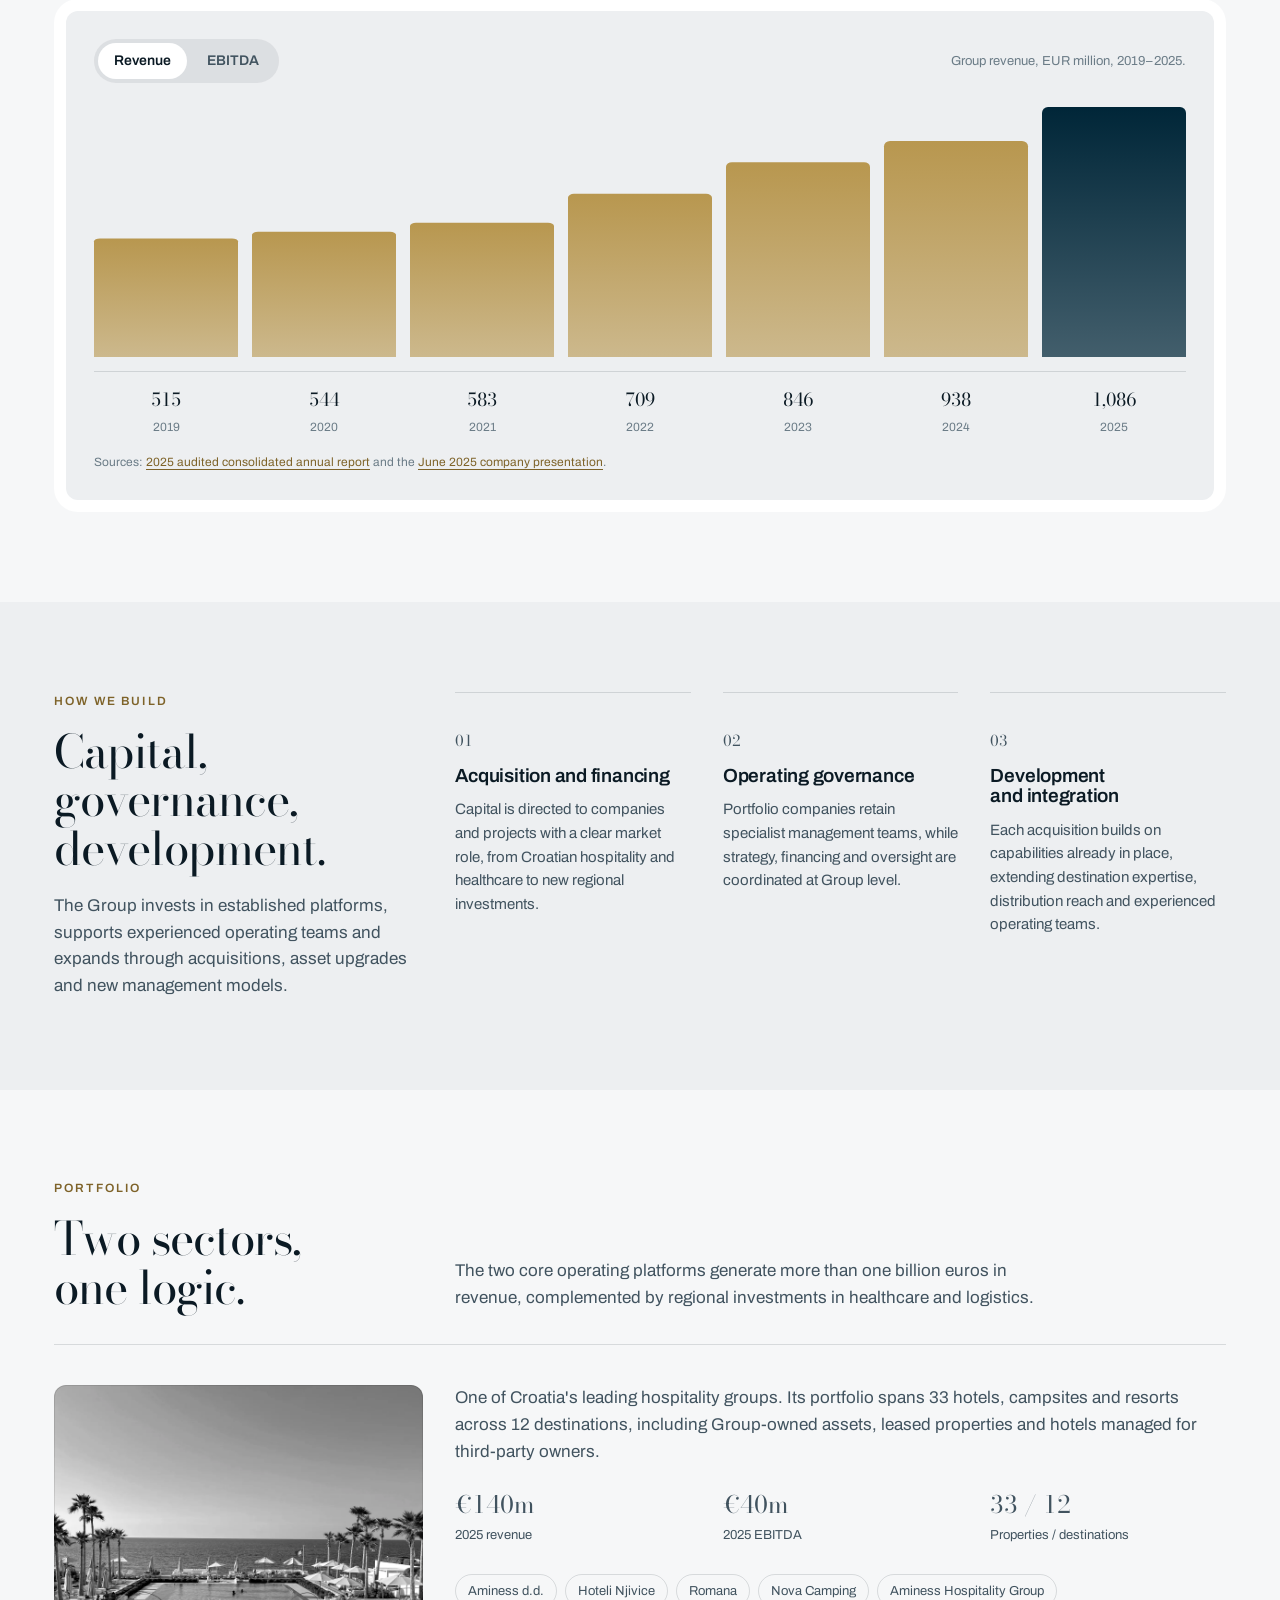
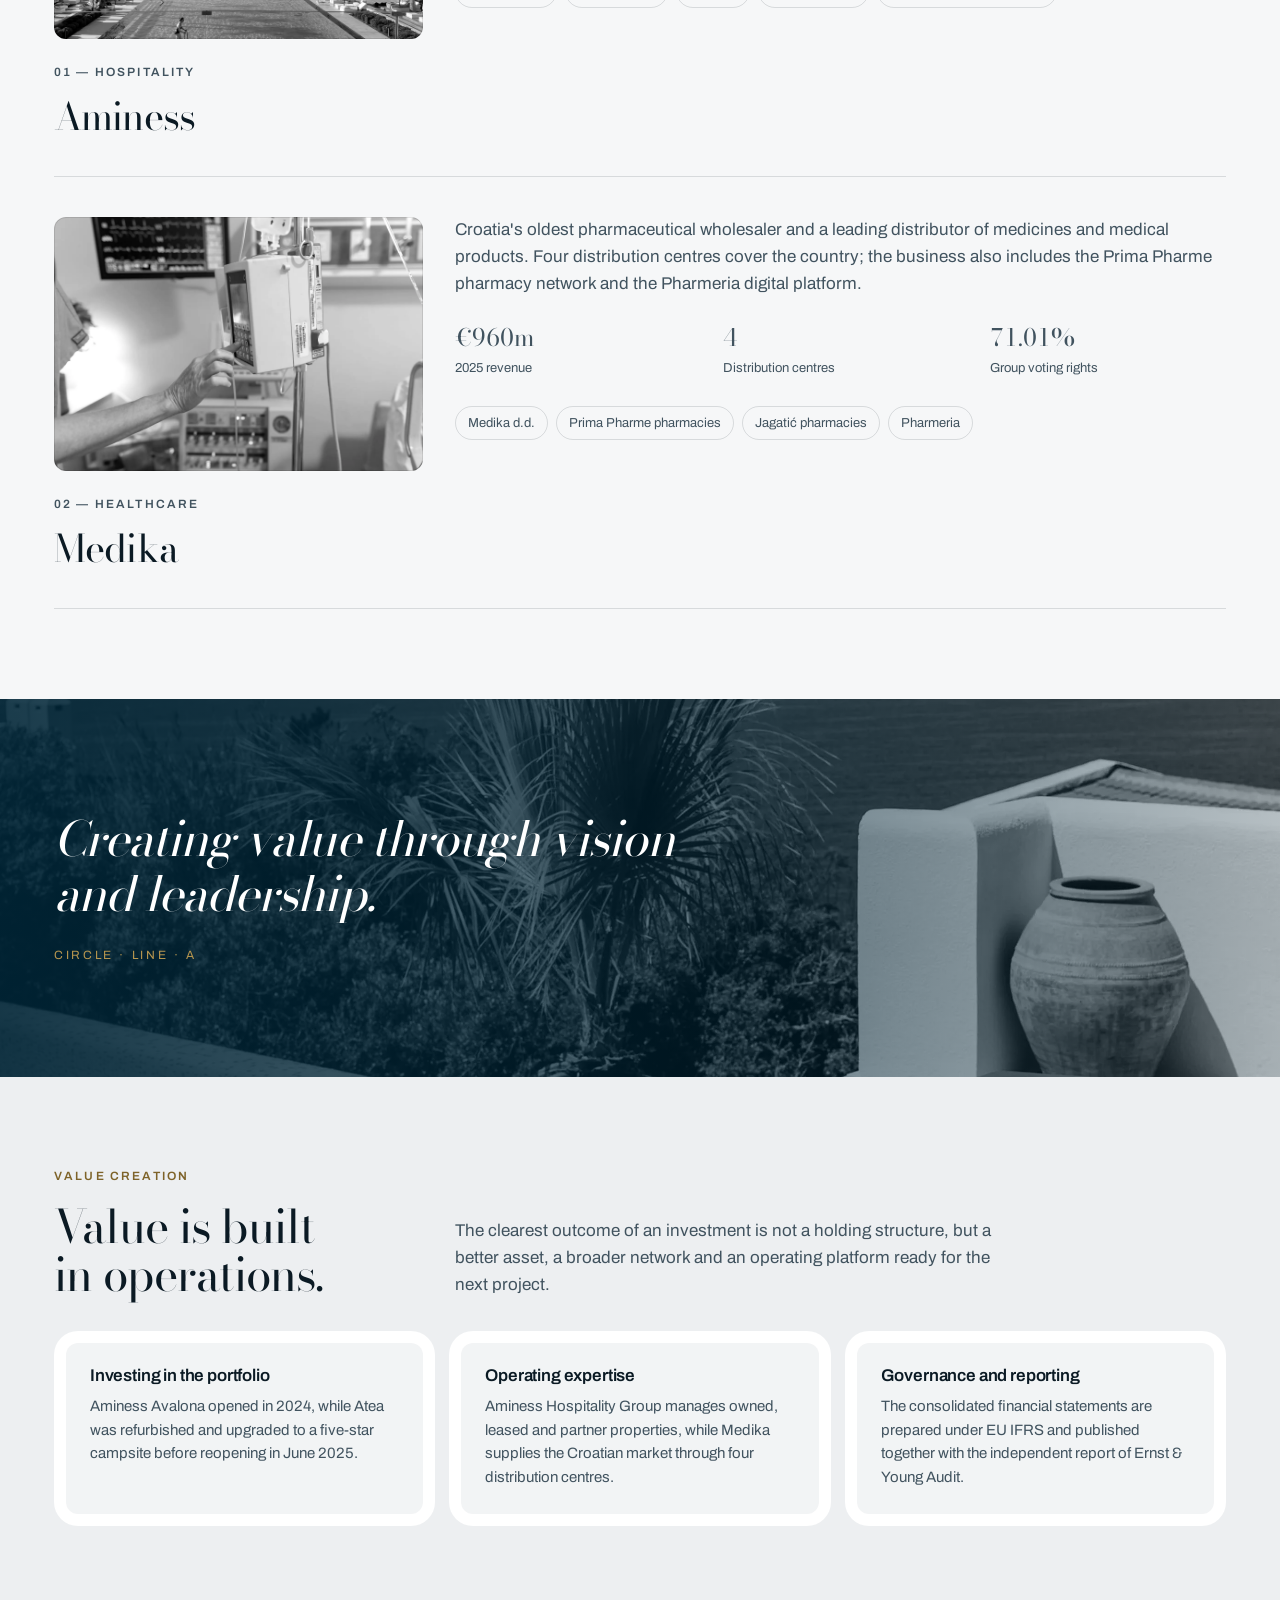
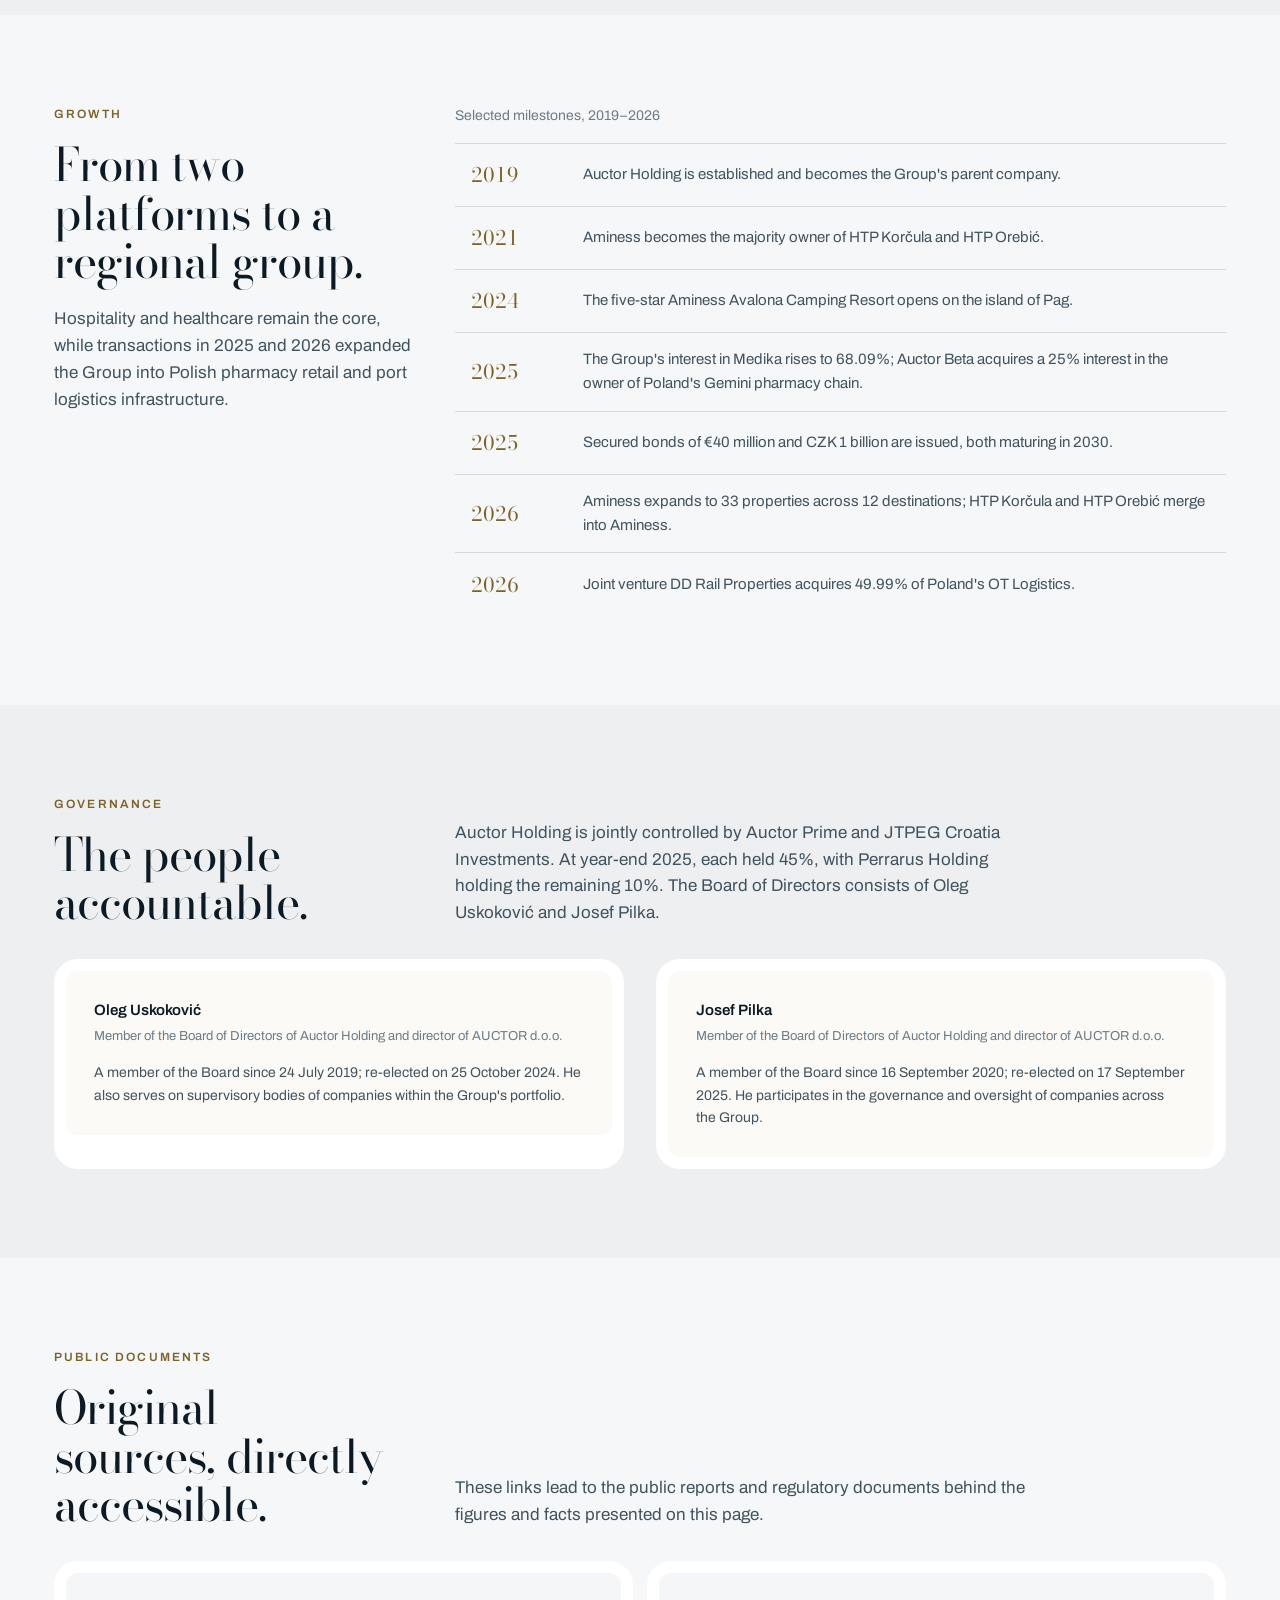
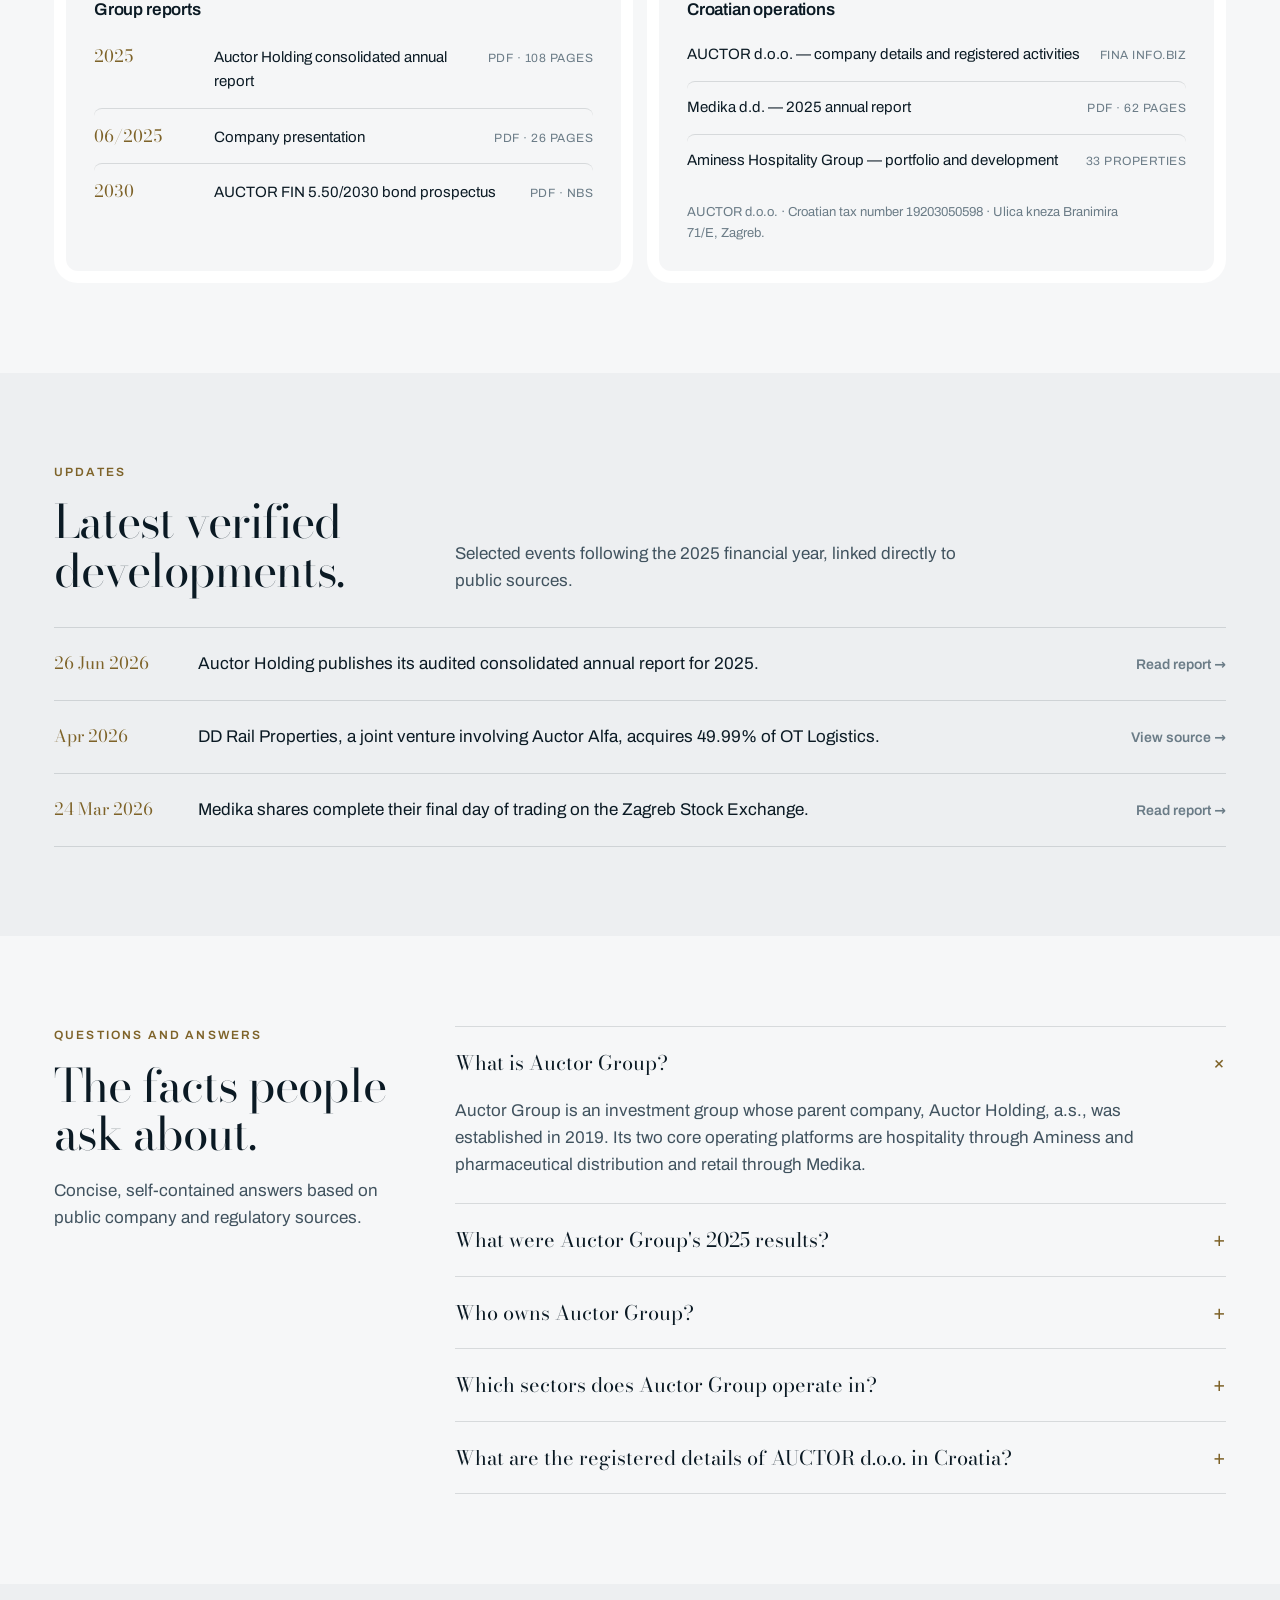
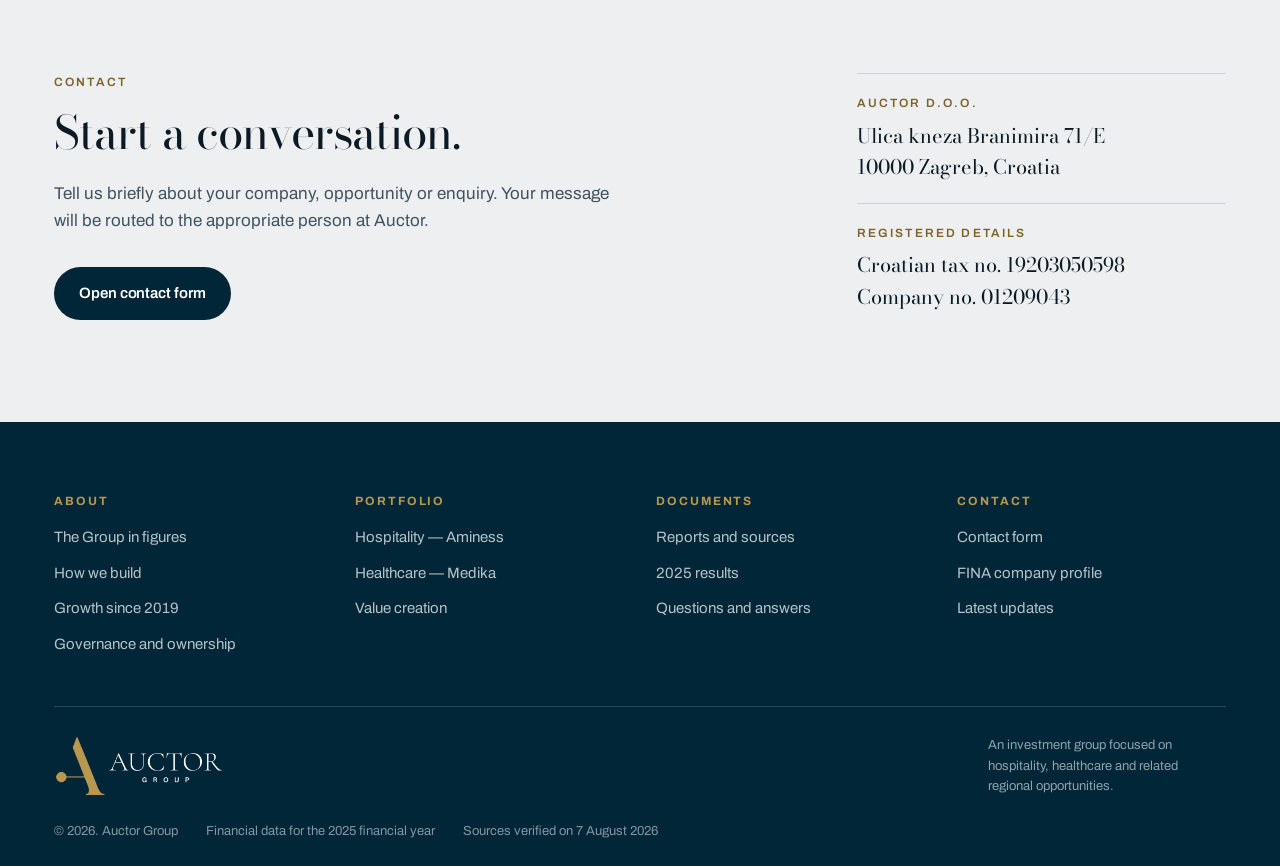
==== commit 5bde8137: "Preserve V0 and unify version navigation" ====
--- a/index.html
+++ b/index.html
@@ -206,6 +206,7 @@
     </nav>
     <div class="top__side">
       <nav class="version-switch" aria-label="Design versions">
+        <a href="/v0/">V0</a>
         <a href="/" aria-current="page">V1</a>
         <a href="/v2/">V2</a>
         <a href="/v3/">V3</a>
--- a/assets/mark.css
+++ b/assets/mark.css
@@ -1,3 +1,3 @@
 :root {
-  --mark-mask: url("assets/mark-v1-mask.png");
+  --mark-mask: url("/assets/mark-v1-mask.png");
 }
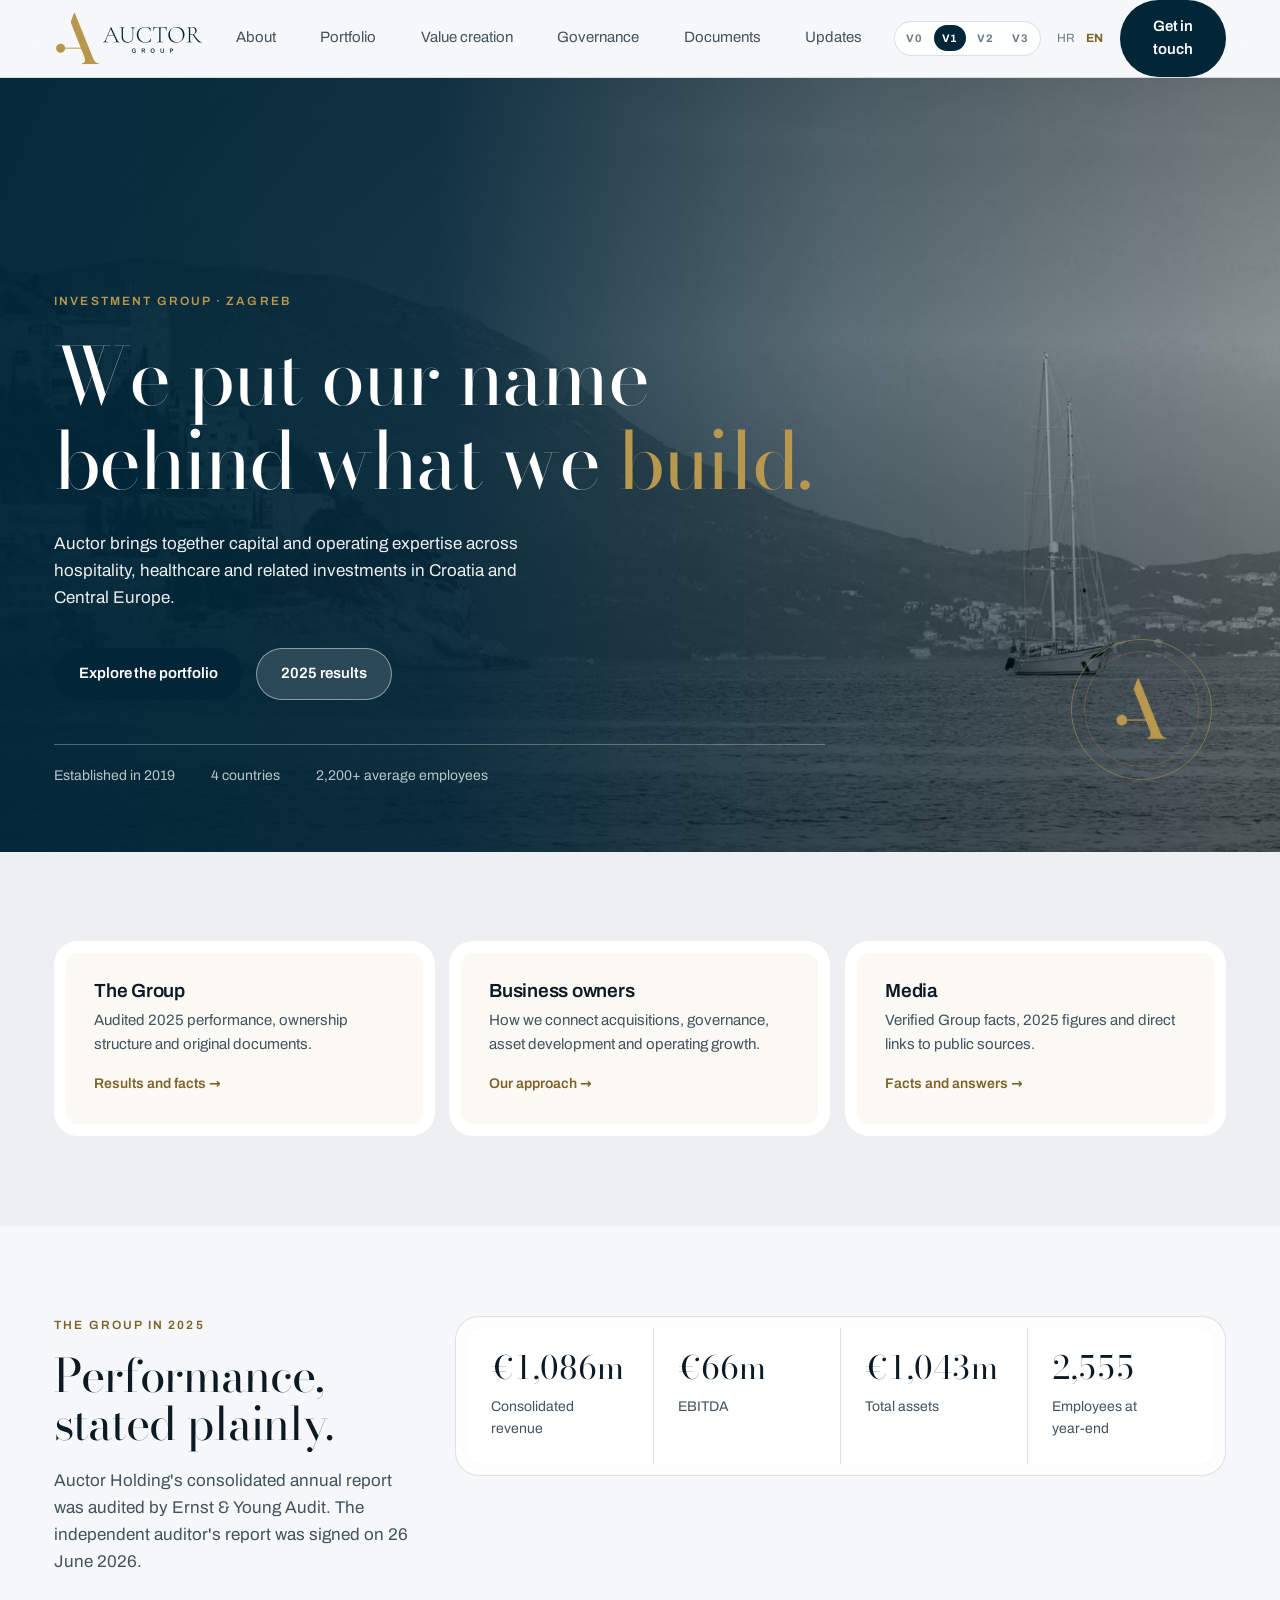
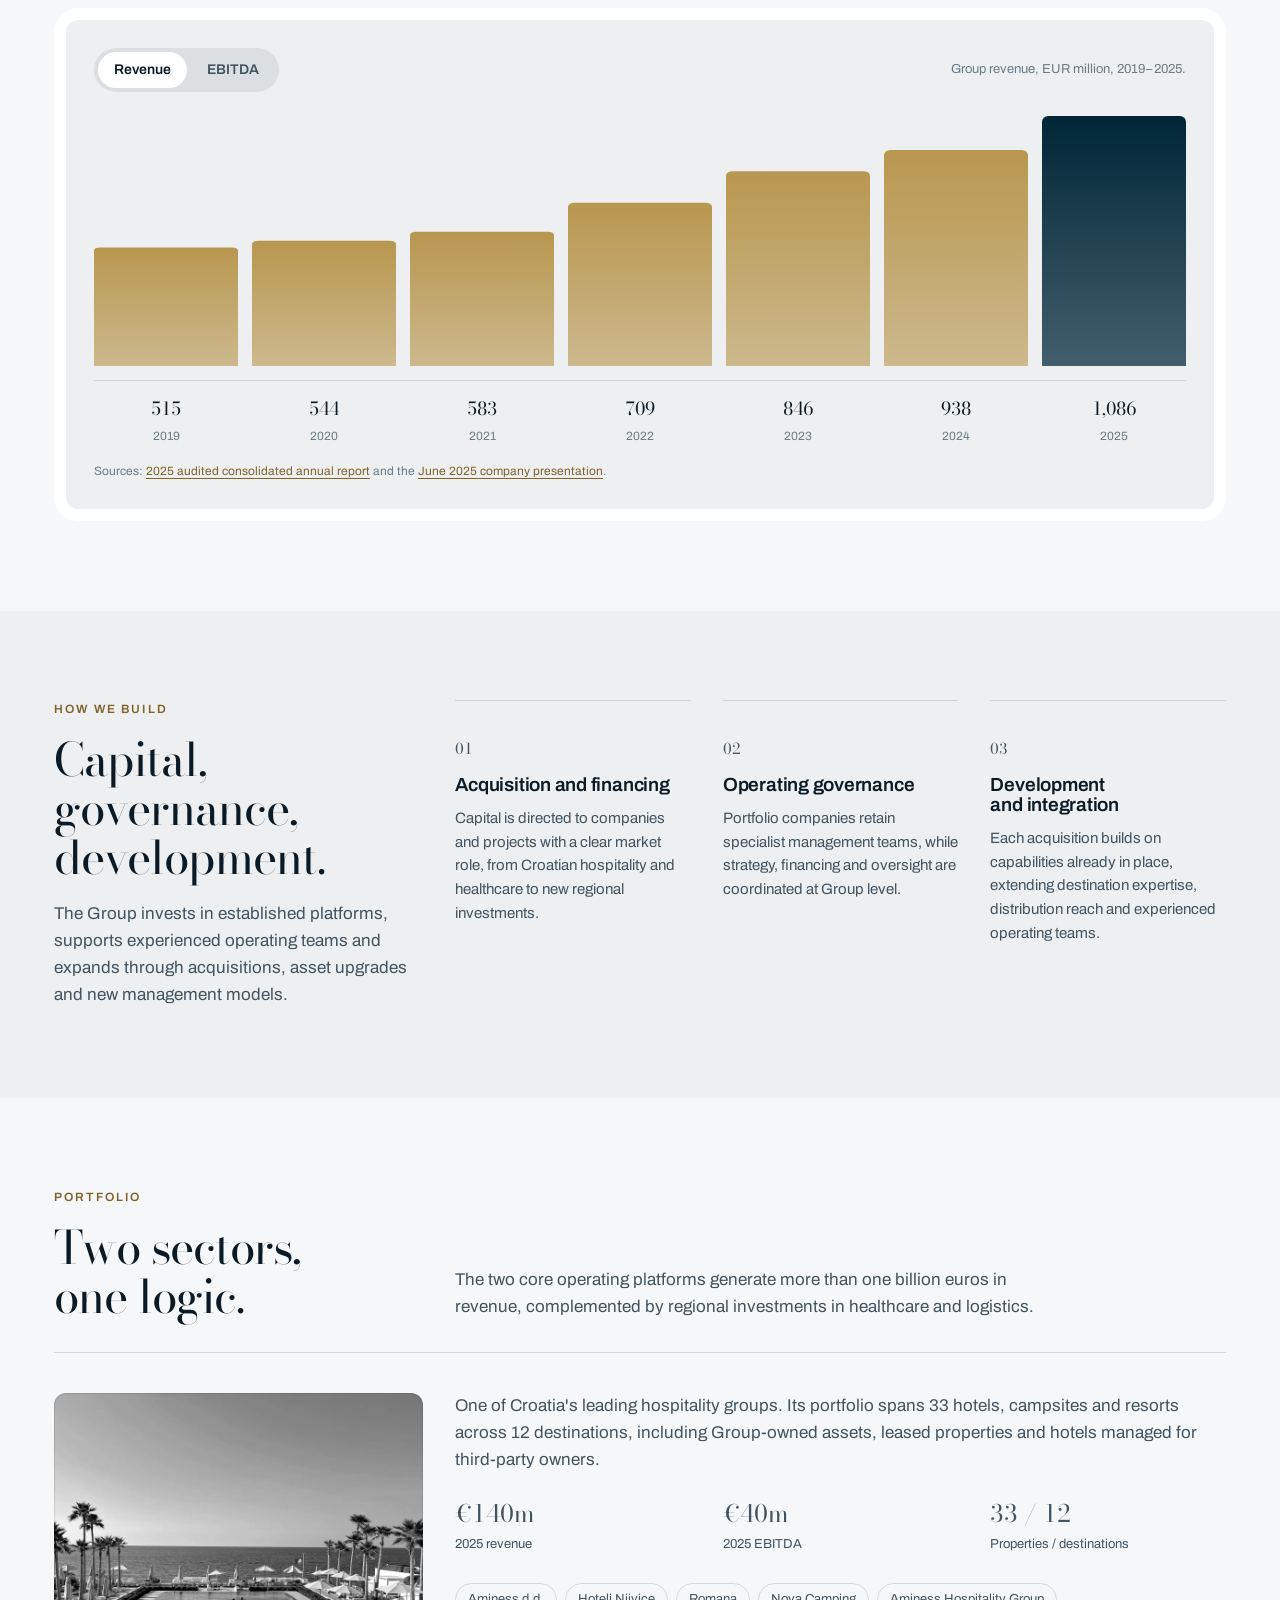
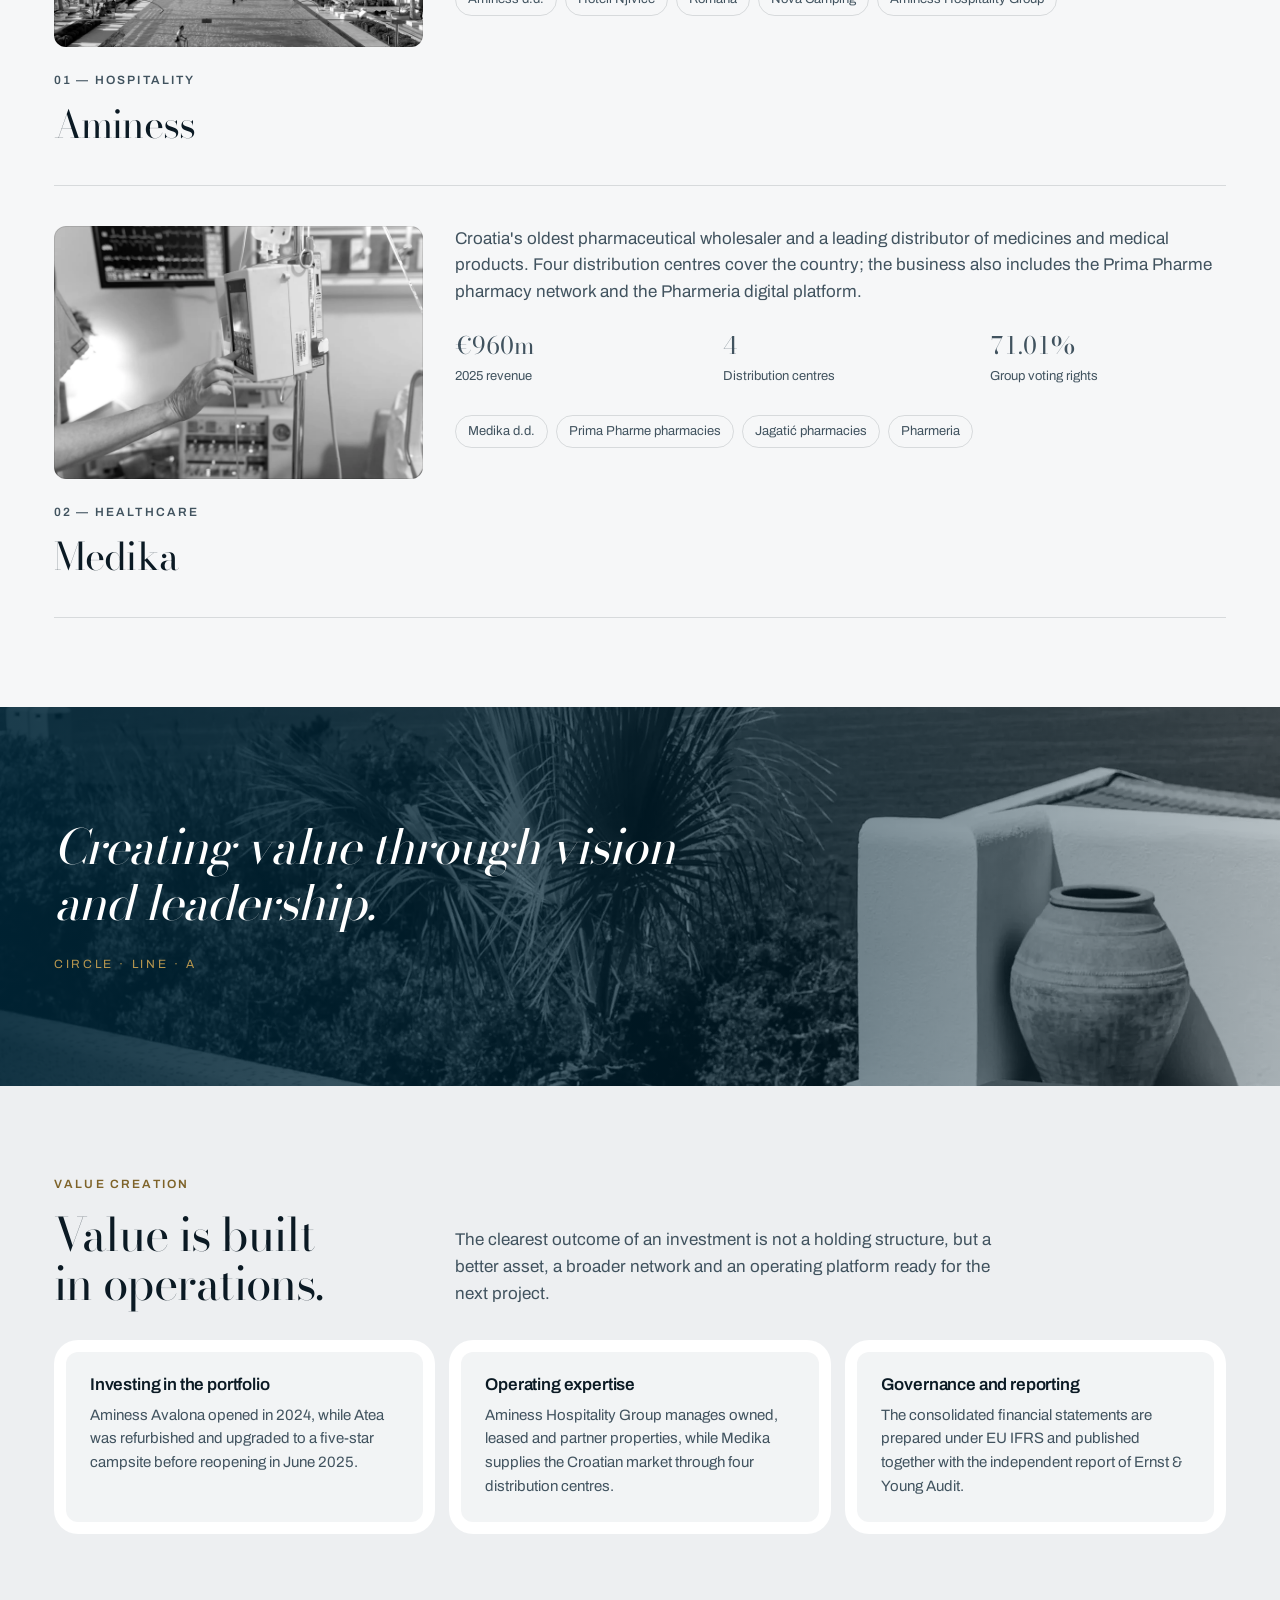
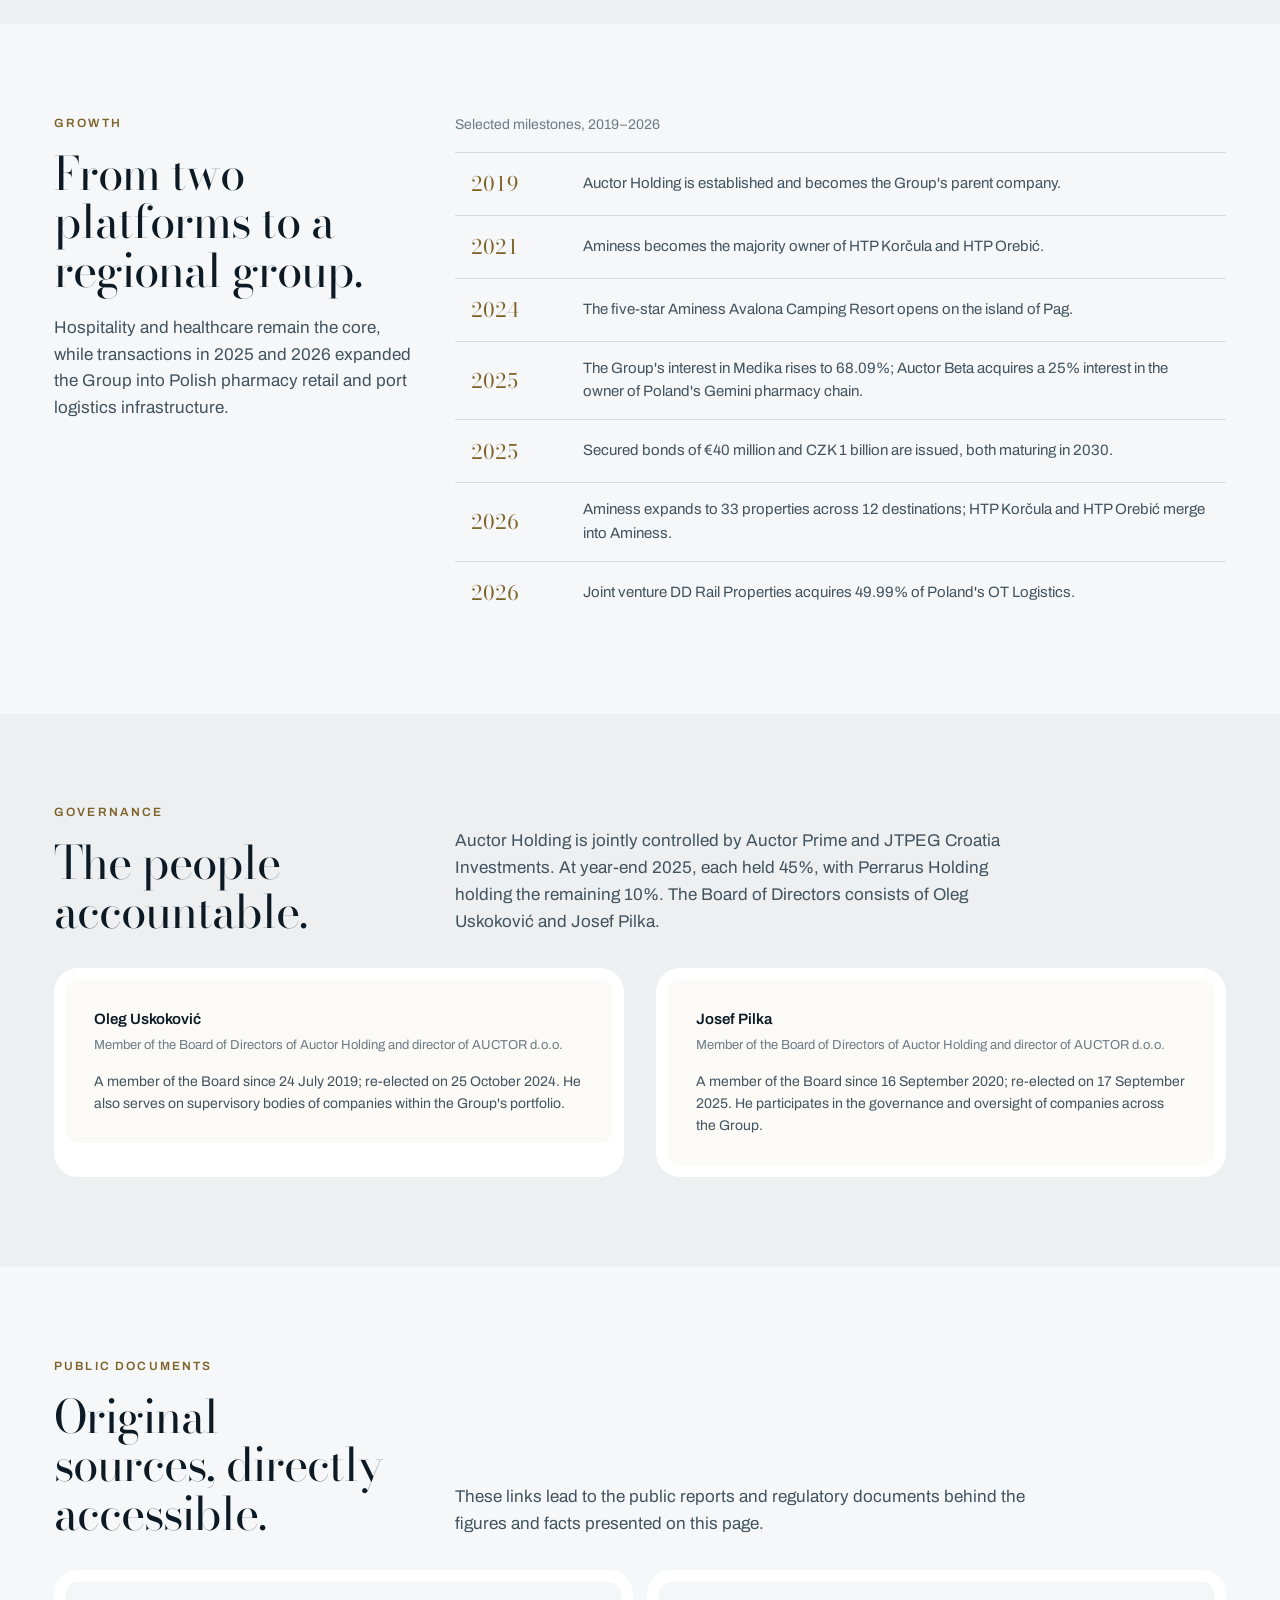
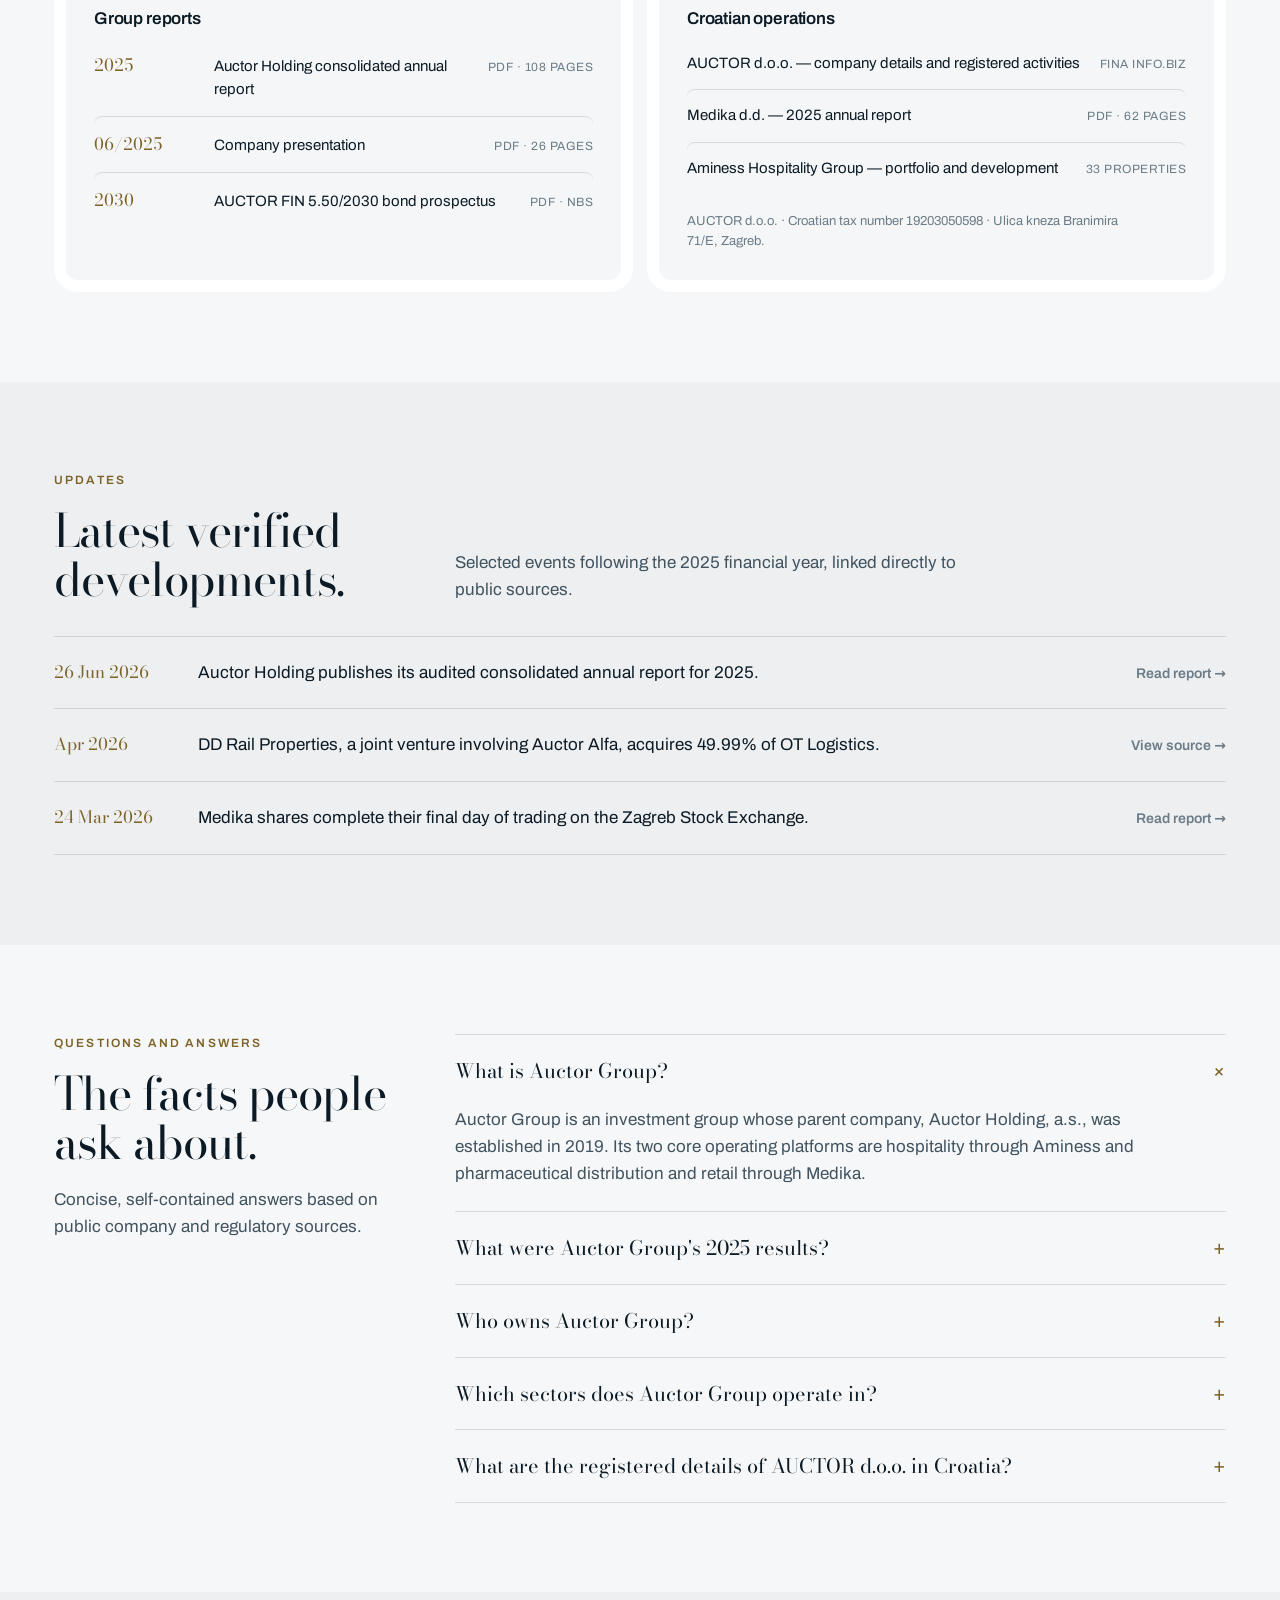
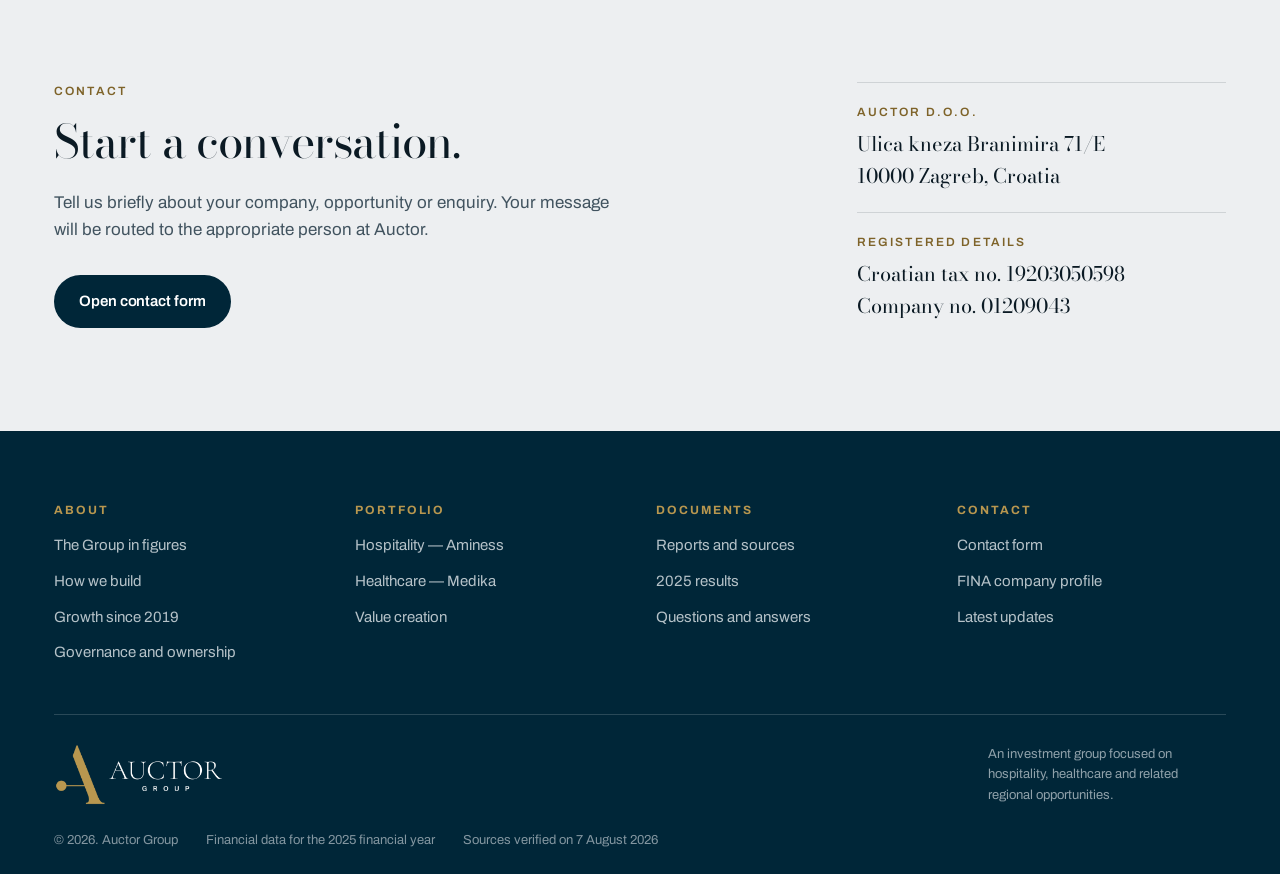
==== commit 08c2517d: "Add identity-aware motion and parallax" ====
--- a/index.html
+++ b/index.html
@@ -11,6 +11,7 @@
 
 <link rel="canonical" href="https://www.auctor.hr/">
 <link rel="alternate" hreflang="en" href="https://www.auctor.hr/">
+<link rel="alternate" hreflang="hr" href="https://www.auctor.hr/hr/">
 <link rel="alternate" hreflang="x-default" href="https://www.auctor.hr/">
 
 <meta name="theme-color" content="#F6F7F8" media="(prefers-color-scheme: light)">
@@ -25,6 +26,7 @@
 
 <meta property="og:type" content="website">
 <meta property="og:locale" content="en_GB">
+<meta property="og:locale:alternate" content="hr_HR">
 <meta property="og:site_name" content="Auctor Group">
 <meta property="og:title" content="Auctor Group — Hospitality and Healthcare Investments">
 <meta property="og:description" content="A Croatian investment group building leading hospitality and healthcare businesses through Aminess and Medika. Explore audited 2025 results.">
@@ -206,10 +208,14 @@
     </nav>
     <div class="top__side">
       <nav class="version-switch" aria-label="Design versions">
-        <a href="/v0/">V0</a>
+        <a href="/v0/en/">V0</a>
         <a href="/" aria-current="page">V1</a>
         <a href="/v2/">V2</a>
         <a href="/v3/">V3</a>
+      </nav>
+      <nav class="lang" aria-label="Languages">
+        <a href="/hr/" lang="hr" hreflang="hr">HR</a>
+        <a href="/" lang="en" hreflang="en" aria-current="page">EN</a>
       </nav>
       <button class="btn js-contact-open" type="button">Get in touch</button>
     </div>
@@ -231,7 +237,7 @@
   <!-- ================= HERO ================= -->
   <section class="hero">
     <div class="hero__bg">
-      <picture>
+      <picture data-parallax="0.12" data-parallax-max="84">
         <source srcset="assets/photos/hero.webp" type="image/webp">
         <img src="assets/photos/hero.jpg" alt="Adriatic coastline, one of Auctor Group's core hospitality markets" width="2400" height="1400" fetchpriority="high" decoding="async">
       </picture>
@@ -256,7 +262,7 @@
       </div>
     </div>
 
-    <p class="hero__seal" role="img" aria-label="Auctor symbol: circle, line and the letter A">
+    <p class="hero__seal" data-parallax="-0.045" data-parallax-max="28" role="img" aria-label="Auctor symbol: circle, line and the letter A">
       <span></span>
     </p>
   </section>
@@ -796,7 +802,8 @@
       <button class="contact-modal__close" type="button" aria-label="Close contact form" data-contact-close>×</button>
     </header>
 
-    <form class="contact-form" id="contact-form" action="contact.ashx" method="post">
+    <form class="contact-form" id="contact-form" name="contact-v1" action="contact.ashx" method="post" data-netlify="true" netlify-honeypot="website">
+      <input type="hidden" name="form-name" value="contact-v1">
       <p class="contact-form__intro">Share a few details and our team will route your enquiry to the right person.</p>
 
       <div class="contact-form__grid">
@@ -850,6 +857,7 @@
   </div>
 </dialog>
 
+<script src="/motion.js"></script>
 <script>
 (function () {
   var reduce = window.matchMedia('(prefers-reduced-motion: reduce)');
@@ -951,12 +959,24 @@
       status.className = 'contact-form__status';
       status.textContent = 'Sending your message…';
 
-      fetch(form.action, {
+      var isNetlify = window.location.hostname === 'auctor.orka.solutions' || /(^|\.)netlify\.app$/.test(window.location.hostname);
+      var formData = new FormData(form);
+      var request = isNetlify ? {
+        method: 'POST',
+        headers: { 'Content-Type': 'application/x-www-form-urlencoded' },
+        body: new URLSearchParams(formData).toString()
+      } : {
         method: 'POST',
         headers: { 'Accept': 'application/json' },
-        body: new FormData(form),
+        body: formData,
         credentials: 'same-origin'
-      }).then(function (response) {
+      };
+
+      fetch(isNetlify ? '/' : form.action, request).then(function (response) {
+        if (isNetlify) {
+          if (!response.ok) throw new Error('Your message could not be sent. Please try again.');
+          return {};
+        }
         return response.json().catch(function () { return {}; }).then(function (data) {
           if (!response.ok) throw new Error(data.message || 'Your message could not be sent. Please try again.');
           return data;
--- a/site.css
+++ b/site.css
@@ -170,11 +170,16 @@
   }
   .version-switch a[aria-current="page"] { background: var(--navy); color: #fff; }
   @media (max-width: 36rem) {
-    .top__side { gap: .5rem; }
+    .top__in { gap: .5rem; }
+    .top__logo img { width: 104px; }
+    .top__side { gap: .45rem; }
     .top__side > .btn { display: none; }
-  }
-  .lang { display: flex; gap: .35rem; font-size: .875rem; color: var(--ink-3); }
-  .lang [aria-current="true"] { color: var(--gold); font-weight: 600; }
+    .version-switch a { min-width: 1.7rem; padding-inline: .3rem; }
+    .lang { gap: .2rem; }
+  }
+  .lang { display: flex; gap: .35rem; font-size: .75rem; letter-spacing: .06em; color: var(--ink-3); }
+  .lang a { padding: .28rem .12rem; text-decoration: none; }
+  .lang [aria-current] { color: var(--gold); font-weight: 700; }
   .top__scroll { display: flex; gap: .25rem; overflow-x: auto; scrollbar-width: none; padding-bottom: .5rem; }
   .top__scroll::-webkit-scrollbar { display: none; }
   @media (min-width: 64rem) { .top__scroll { display: none; } }
@@ -211,6 +216,11 @@
     color: #FFFFFF;
   }
   .hero__bg { position: absolute; inset: 0; z-index: -2; overflow: hidden; }
+  .hero__bg picture {
+    position: absolute; inset: -5% 0; display: block;
+    transform: translate3d(0, var(--parallax-y, 0px), 0) scale(1.04);
+    transform-origin: 50% 55%;
+  }
   .hero__bg img { width: 100%; height: 100%; object-fit: cover; object-position: 50% 55%; }
   /* Two gradients guarantee copy contrast across the image. */
   .hero__scrim {
@@ -248,6 +258,7 @@
     position: absolute; right: calc(var(--gut) + 1.5rem); bottom: clamp(2.5rem, 7vw, 4.5rem);
     width: clamp(5.5rem, 11vw, 9rem); aspect-ratio: 1;
     display: grid; place-items: center; z-index: 1;
+    transform: translate3d(0, var(--parallax-y, 0px), 0);
   }
   .hero__seal::before, .hero__seal::after {
     content: ""; position: absolute; border-radius: 50%;
@@ -611,6 +622,7 @@
     .plot__bar { transition: none; }
     .btn:active, .door:active { transform: none; }
     .door:hover { transform: none; }
+    .hero__bg picture, .hero__seal { transform: none; }
   }
   @media (prefers-reduced-transparency: reduce) {
     .top { background: var(--bg); backdrop-filter: none; -webkit-backdrop-filter: none; }
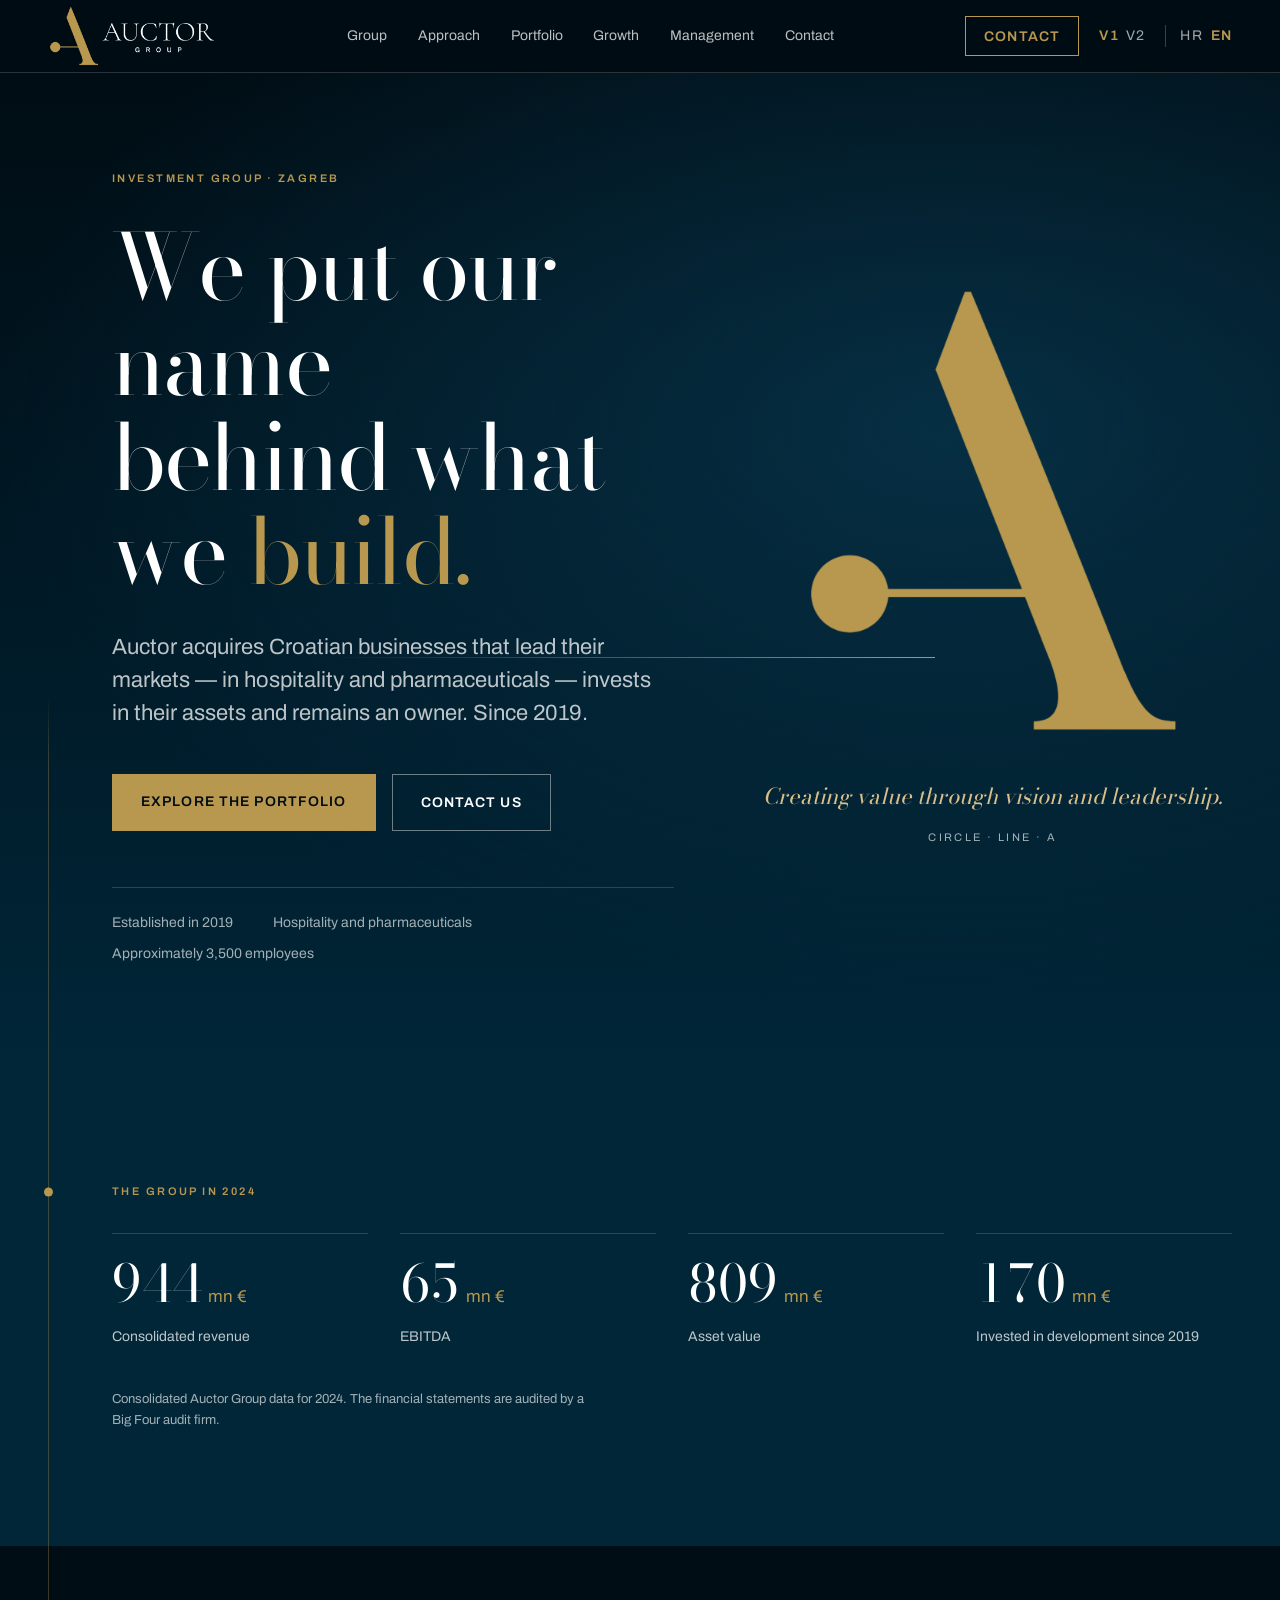
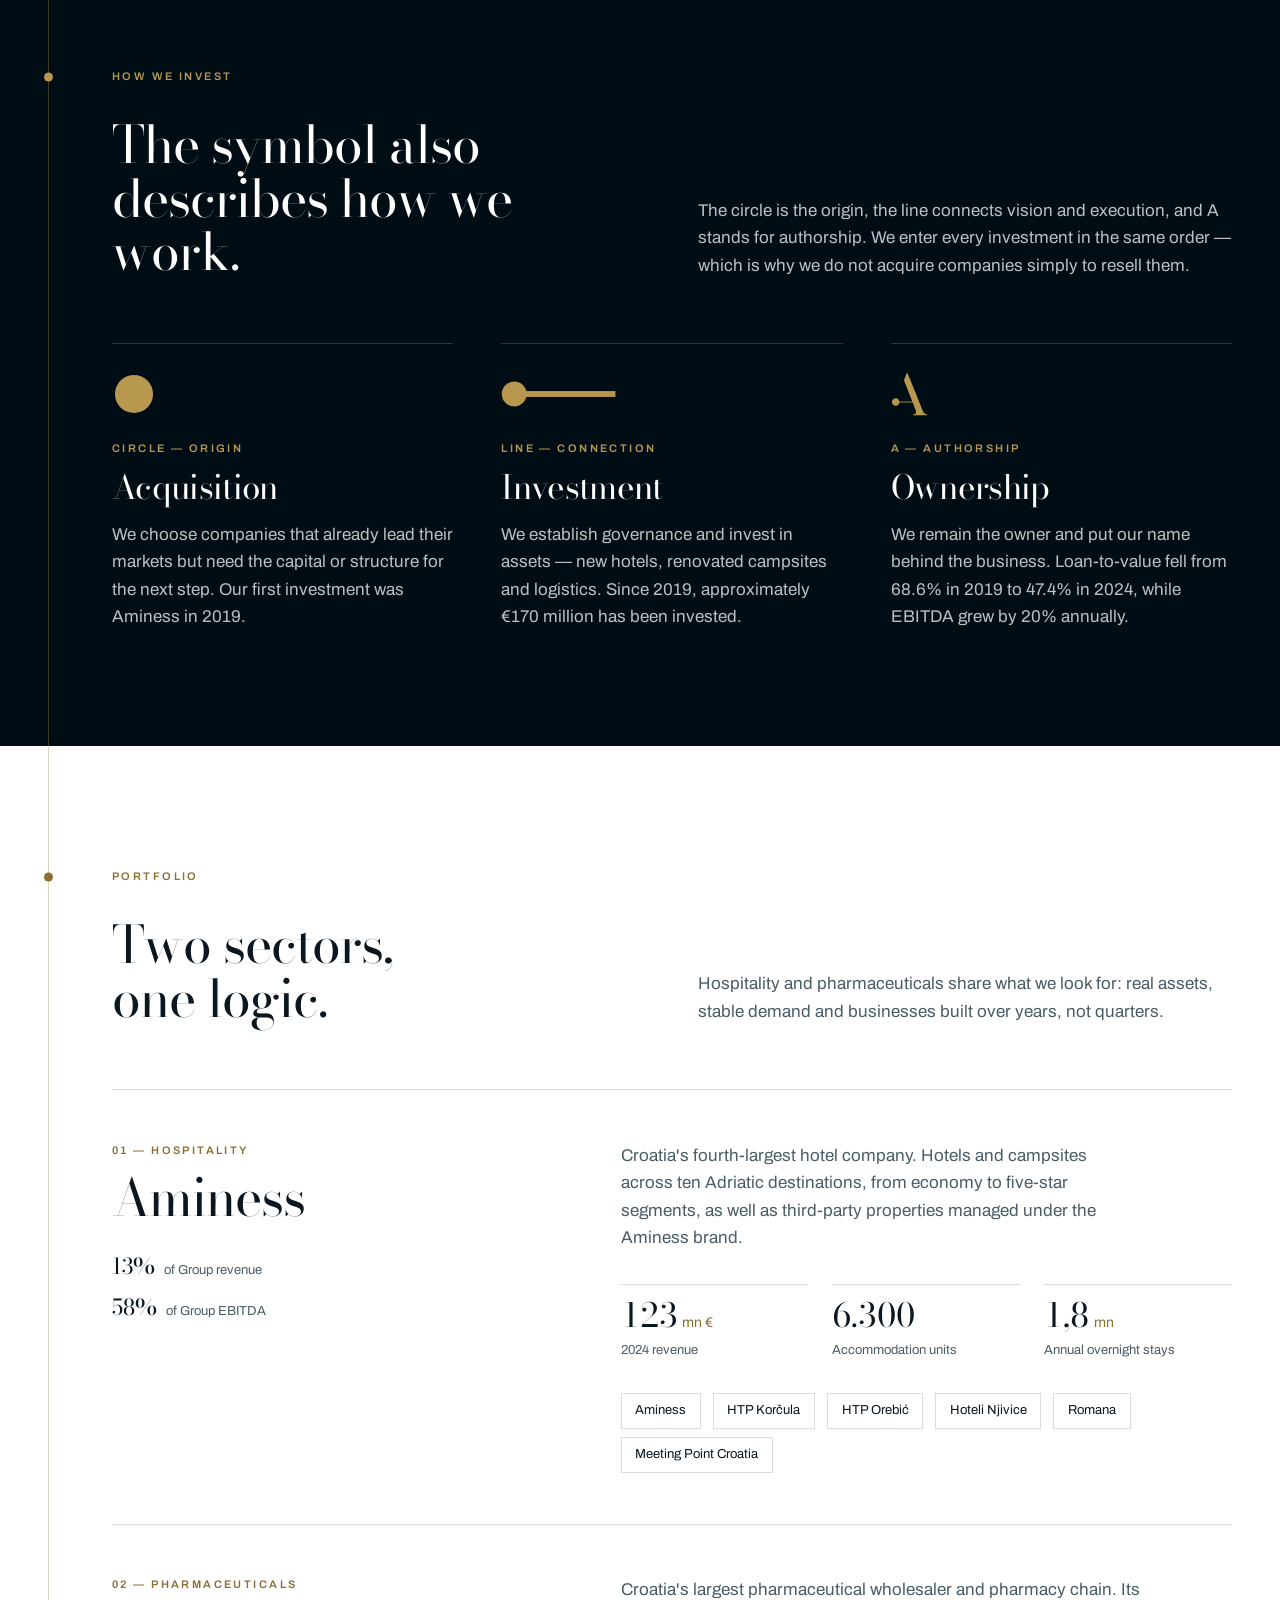
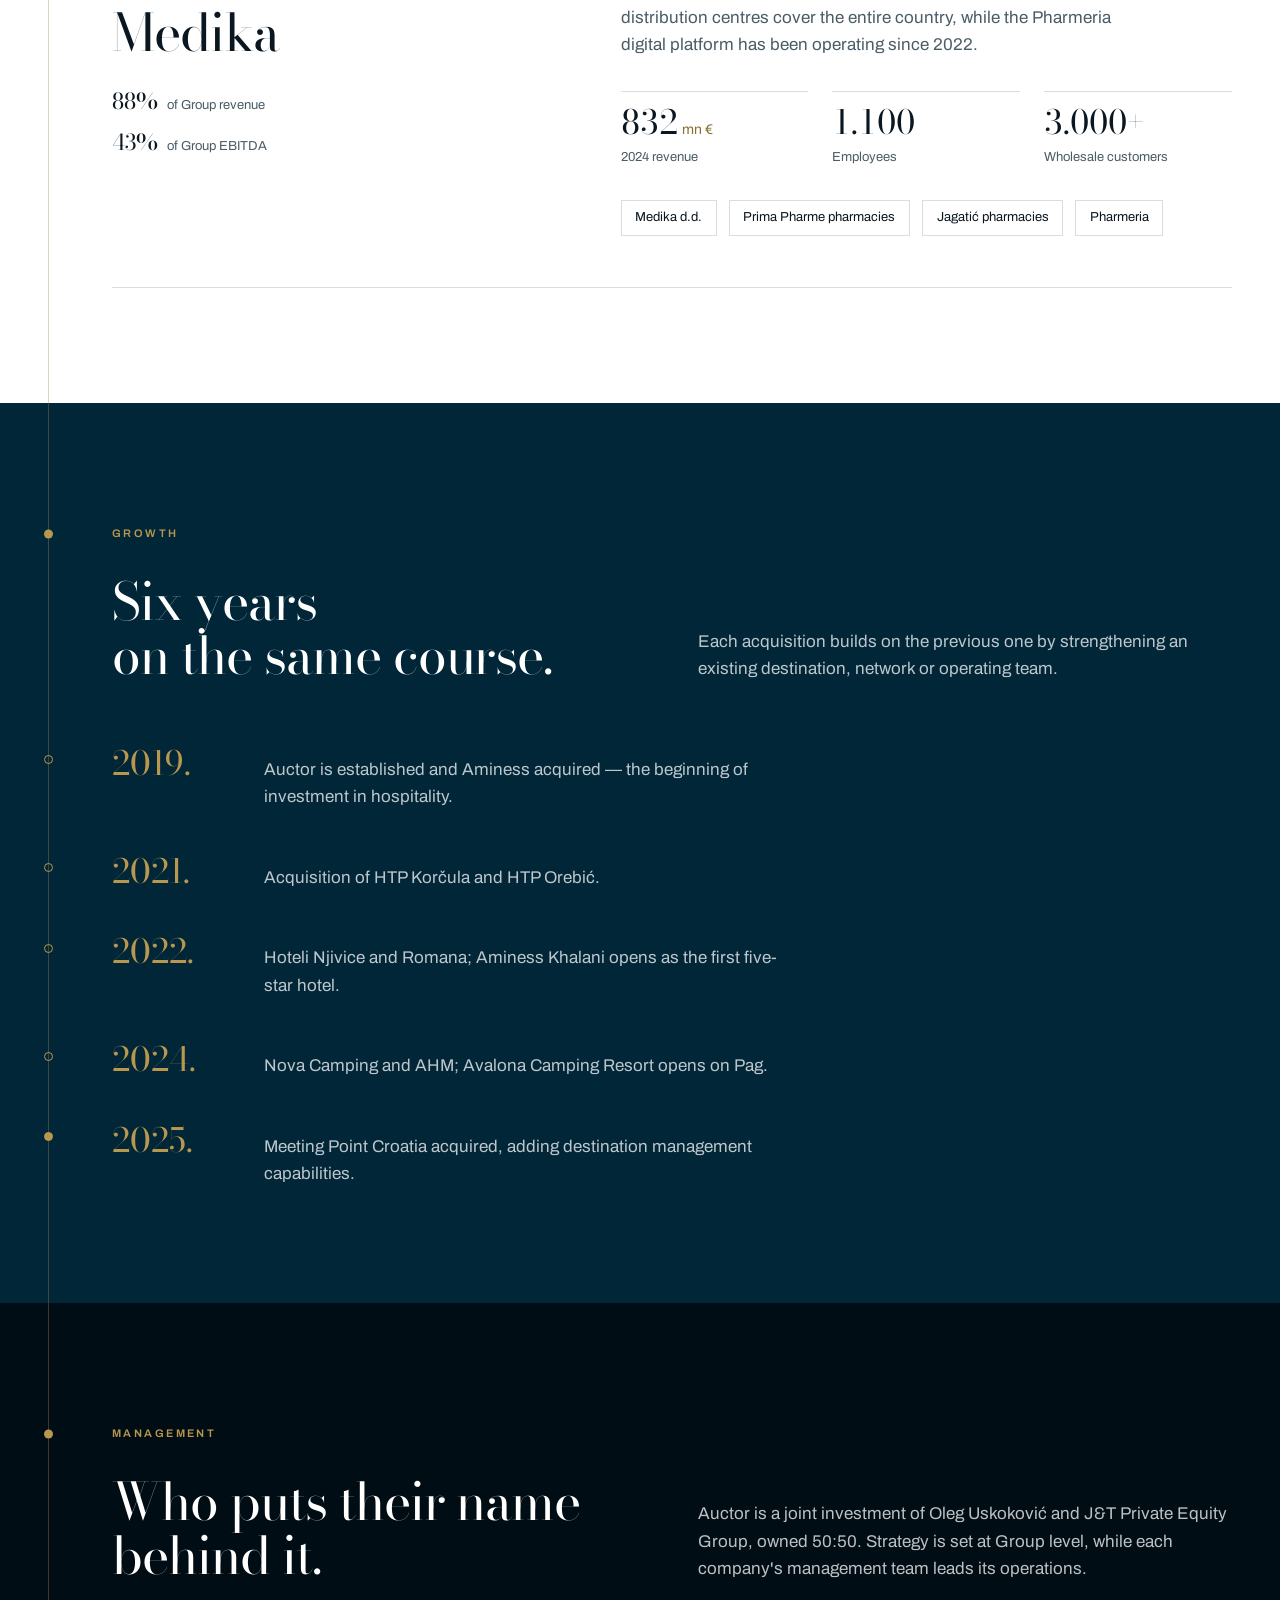
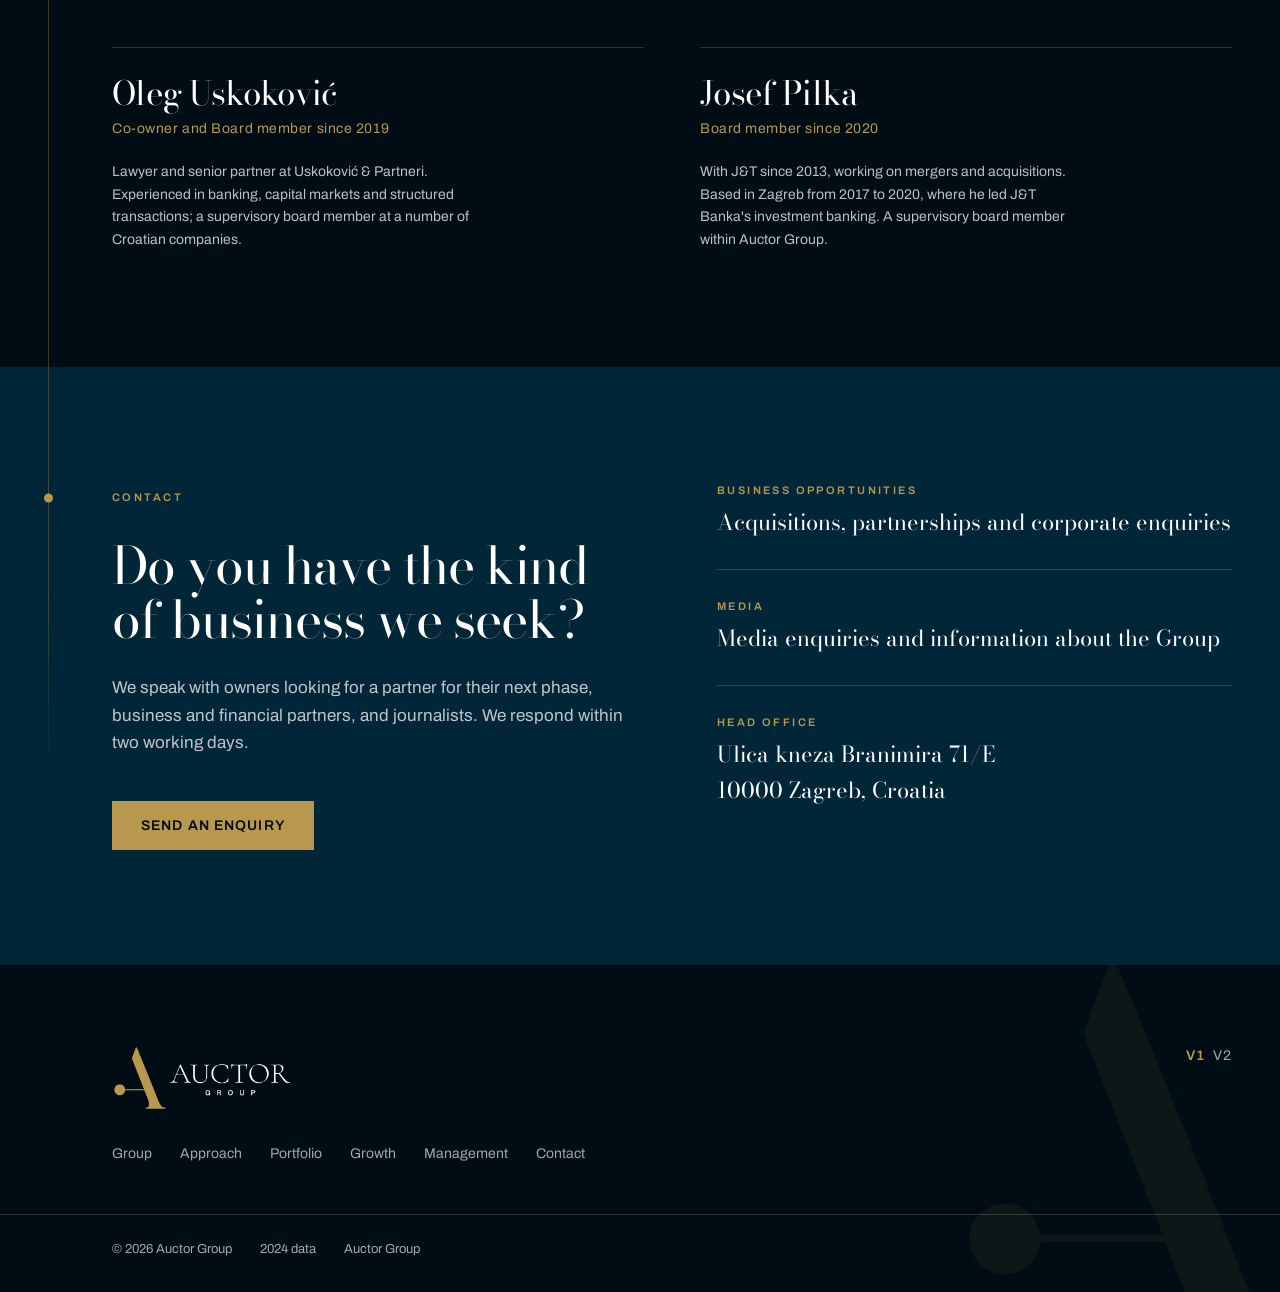
==== commit 16c2c4d2: "Keep V1 and V2 design versions" ====
--- a/index.html
+++ b/index.html
@@ -14,15 +14,13 @@
 <link rel="alternate" hreflang="hr" href="https://www.auctor.hr/hr/">
 <link rel="alternate" hreflang="x-default" href="https://www.auctor.hr/">
 
-<meta name="theme-color" content="#F6F7F8" media="(prefers-color-scheme: light)">
-<meta name="theme-color" content="#001622" media="(prefers-color-scheme: dark)">
+<meta name="theme-color" content="#000D14">
 
 <link rel="icon" href="favicon.ico" sizes="32x32">
 <link rel="icon" type="image/png" sizes="32x32" href="assets/favicon-32x32.png">
 <link rel="icon" type="image/png" sizes="192x192" href="assets/favicon-192x192.png">
 <link rel="apple-touch-icon" sizes="180x180" href="assets/apple-touch-icon.png">
 <link rel="manifest" href="site.webmanifest">
-<link rel="preload" href="assets/photos/hero.webp" as="image" type="image/webp">
 
 <meta property="og:type" content="website">
 <meta property="og:locale" content="en_GB">
@@ -43,9 +41,9 @@
 <meta name="twitter:image" content="https://www.auctor.hr/assets/photos/hero.jpg">
 <meta name="twitter:image:alt" content="Adriatic coastline, one of Auctor Group's core hospitality markets">
 
-<link rel="stylesheet" href="fonts/fonts.css">
-<link rel="stylesheet" href="assets/mark.css">
-<link rel="stylesheet" href="site.css">
+<link rel="stylesheet" href="/v1/fonts/fonts.css">
+<link rel="stylesheet" href="/v1/site.css">
+<link rel="stylesheet" href="/v1/contact.css">
 
 <script type="application/ld+json">
 {
@@ -182,7 +180,7 @@
       "isPartOf": { "@id": "https://www.auctor.hr/#website" },
       "about": { "@id": "https://www.auctor.hr/#organisation" },
       "primaryImageOfPage": { "@id": "https://www.auctor.hr/#primaryimage" },
-      "dateModified": "2026-08-07",
+      "dateModified": "2026-08-08",
       "inLanguage": "en"
     }
   ]
@@ -192,603 +190,388 @@
 <body>
 <a class="skip" href="#main">Skip to content</a>
 
-<header class="top">
-  <div class="shell top__in">
-    <a class="top__logo" href="/" aria-label="Auctor Group — home">
-      <img class="is-light" src="assets/lockup-v1-onLight.png" alt="Auctor Group" width="1200" height="440">
-      <img class="is-dark" src="assets/lockup-v1-onDark.png" alt="" width="1200" height="440" aria-hidden="true">
+<header class="masthead">
+  <div class="masthead__inner">
+    <a class="brand" href="/" aria-label="Auctor Group V1 — home">
+      <img src="/v1/assets/lockup-v1-onDark.png" alt="Auctor Group" width="1200" height="440">
     </a>
-    <nav class="top__nav" aria-label="Primary navigation">
-      <a class="top__link" href="#group">About</a>
-      <a class="top__link" href="#portfolio">Portfolio</a>
-      <a class="top__link" href="#value-creation">Value creation</a>
-      <a class="top__link" href="#governance">Governance</a>
-      <a class="top__link" href="#documents">Documents</a>
-      <a class="top__link" href="#updates">Updates</a>
+    <nav class="nav" aria-label="Primary navigation">
+      <a class="nav__link" href="#grupa">Group</a>
+      <a class="nav__link" href="#pristup">Approach</a>
+      <a class="nav__link" href="#portfelj">Portfolio</a>
+      <a class="nav__link" href="#rast">Growth</a>
+      <a class="nav__link" href="#uprava">Management</a>
+      <a class="nav__link" href="#kontakt">Contact</a>
     </nav>
-    <div class="top__side">
-      <nav class="version-switch" aria-label="Design versions">
-        <a href="/v0/en/">V0</a>
-        <a href="/" aria-current="page">V1</a>
+    <div class="masthead__side">
+      <button class="btn btn--compact js-contact-open" type="button"><span>Contact</span></button>
+      <nav class="lang" aria-label="Design versions">
+        <a href="/" aria-current="true">V1</a>
         <a href="/v2/">V2</a>
-        <a href="/v3/">V3</a>
       </nav>
-      <nav class="lang" aria-label="Languages">
+      <nav class="locale-switch" aria-label="Languages">
         <a href="/hr/" lang="hr" hreflang="hr">HR</a>
         <a href="/" lang="en" hreflang="en" aria-current="page">EN</a>
       </nav>
-      <button class="btn js-contact-open" type="button">Get in touch</button>
     </div>
   </div>
-  <div class="shell"><nav class="top__scroll" aria-label="Mobile navigation">
-    <a class="top__link" href="#group">About</a>
-    <a class="top__link" href="#portfolio">Portfolio</a>
-    <a class="top__link" href="#value-creation">Value creation</a>
-    <a class="top__link" href="#governance">Governance</a>
-    <a class="top__link" href="#documents">Documents</a>
-    <a class="top__link" href="#updates">Updates</a>
-    <a class="top__link" href="#faq">FAQ</a>
-    <button class="top__link js-contact-open" type="button">Contact</button>
-  </nav></div>
 </header>
 
 <main id="main">
 
-  <!-- ================= HERO ================= -->
-  <section class="hero">
-    <div class="hero__bg">
-      <picture data-parallax="0.12" data-parallax-max="84">
-        <source srcset="assets/photos/hero.webp" type="image/webp">
-        <img src="assets/photos/hero.jpg" alt="Adriatic coastline, one of Auctor Group's core hospitality markets" width="2400" height="1400" fetchpriority="high" decoding="async">
-      </picture>
-    </div>
-    <div class="hero__scrim" aria-hidden="true"></div>
-
-    <div class="shell grid">
-      <div class="c8">
-        <p class="eyebrow" data-in style="--i:0">Investment group · Zagreb</p>
-        <h1 data-in style="--i:1">We put our name behind what we <em>build.</em></h1>
-        <p class="hero__lede" data-in style="--i:2">
-          Auctor brings together capital and operating expertise across hospitality,
-          healthcare and related investments in Croatia and Central Europe.
-        </p>
-        <div class="hero__cta" data-in style="--i:3">
-          <a class="btn" href="#portfolio">Explore the portfolio</a>
-          <a class="btn btn--quiet" href="#group">2025 results</a>
-        </div>
-        <p class="hero__meta" data-in style="--i:4">
-          <span>Established in 2019</span><span>4 countries</span><span>2,200+ average employees</span>
-        </p>
-      </div>
-    </div>
-
-    <p class="hero__seal" data-parallax="-0.045" data-parallax-max="28" role="img" aria-label="Auctor symbol: circle, line and the letter A">
-      <span></span>
-    </p>
+  <!-- ============ HERO ============ -->
+  <section class="section hero">
+    <div class="shell hero__grid">
+      <div>
+        <p class="eyebrow reveal">Investment group · Zagreb</p>
+        <h1 class="hero__title reveal reveal--d1">We put our name<br>behind what we <em>build.</em></h1>
+        <p class="hero__lede reveal reveal--d2">
+          Auctor acquires Croatian businesses that lead their markets — in hospitality and
+          pharmaceuticals — invests in their assets and remains an owner. Since 2019.
+        </p>
+        <div class="hero__actions reveal reveal--d3">
+          <a class="btn btn--solid" href="#portfelj"><span>Explore the portfolio</span></a>
+          <button class="btn btn--ghost js-contact-open" type="button"><span>Contact us</span></button>
+        </div>
+        <p class="hero__meta reveal reveal--d3">
+          <span>Established in 2019</span>
+          <span>Hospitality and pharmaceuticals</span>
+          <span>Approximately 3,500 employees</span>
+        </p>
+      </div>
+
+      <figure class="sign" data-parallax="-0.04" data-parallax-max="24" style="margin:0">
+        <span class="sign__line" aria-hidden="true"></span>
+        <div class="sign__art" role="img" aria-label="Auctor symbol: circle, line and the letter A"></div>
+        <figcaption class="sign__caption">
+          Creating value through vision and leadership.
+          <span>Circle · Line · A</span>
+        </figcaption>
+      </figure>
+    </div>
   </section>
 
-  <!-- ================= AUDIENCE PATHWAYS ================= -->
-  <section class="section section--tint" aria-labelledby="pathways-h">
+  <!-- ============ BROJKE ============ -->
+  <section class="section section--navy section--thread" id="grupa" aria-labelledby="grupa-h">
     <div class="shell">
-      <h2 id="pathways-h" class="u-hide">Choose a path</h2>
-      <div class="doors">
-        <a class="door" href="#group" data-in style="--i:0">
-          <span class="door__in">
-            <h3>The Group</h3>
-            <p>Audited 2025 performance, ownership structure and original documents.</p>
-            <span class="door__go">Results and facts →</span>
-          </span>
-        </a>
-        <a class="door" href="#approach" data-in style="--i:1">
-          <span class="door__in">
-            <h3>Business owners</h3>
-            <p>How we connect acquisitions, governance, asset development and operating growth.</p>
-            <span class="door__go">Our approach →</span>
-          </span>
-        </a>
-        <a class="door" href="#faq" data-in style="--i:2">
-          <span class="door__in">
-            <h3>Media</h3>
-            <p>Verified Group facts, 2025 figures and direct links to public sources.</p>
-            <span class="door__go">Facts and answers →</span>
-          </span>
-        </a>
-      </div>
+      <p class="eyebrow reveal">The Group in 2024</p>
+      <h2 class="u-hidden" id="grupa-h">The Group in figures</h2>
+      <div class="figures">
+        <div class="figure reveal">
+          <p class="figure__value">944 <span class="figure__unit">mn €</span></p>
+          <p class="figure__label">Consolidated revenue</p>
+        </div>
+        <div class="figure reveal reveal--d1">
+          <p class="figure__value">65 <span class="figure__unit">mn €</span></p>
+          <p class="figure__label">EBITDA</p>
+        </div>
+        <div class="figure reveal reveal--d2">
+          <p class="figure__value">809 <span class="figure__unit">mn €</span></p>
+          <p class="figure__label">Asset value</p>
+        </div>
+        <div class="figure reveal reveal--d3">
+          <p class="figure__value">170 <span class="figure__unit">mn €</span></p>
+          <p class="figure__label">Invested in development since 2019</p>
+        </div>
+      </div>
+      <p class="figures__note reveal">
+        Consolidated Auctor Group data for 2024. The financial statements are audited
+        by a Big Four audit firm.
+      </p>
     </div>
   </section>
 
-  <!-- ================= PERFORMANCE ================= -->
-  <section class="section" id="group" aria-labelledby="group-h">
-    <div class="shell grid">
-      <div class="c4">
-        <p class="eyebrow">The Group in 2025</p>
-        <h2 id="group-h" class="h2">Performance, stated plainly.</h2>
-        <p class="lede" style="margin-top:1.25rem">
-          Auctor Holding's consolidated annual report was audited by Ernst &amp; Young Audit.
-          The independent auditor's report was signed on 26 June 2026.
-        </p>
-      </div>
-      <div class="c8" data-in>
-        <div class="panel">
-          <div class="figs">
-            <div class="fig"><p class="fig__v num">€1,086m</p><p class="fig__l">Consolidated revenue</p></div>
-            <div class="fig"><p class="fig__v num">€66m</p><p class="fig__l">EBITDA</p></div>
-            <div class="fig"><p class="fig__v num">€1,043m</p><p class="fig__l">Total assets</p></div>
-            <div class="fig"><p class="fig__v num">2,555</p><p class="fig__l">Employees at year-end</p></div>
+  <!-- ============ PRISTUP ============ -->
+  <section class="section section--thread" id="pristup" aria-labelledby="pristup-h">
+    <div class="shell">
+      <p class="eyebrow reveal">How we invest</p>
+      <div class="lead reveal">
+        <h2 class="lead__title" id="pristup-h">The symbol also<br>describes how we work.</h2>
+        <p class="lead__text">
+          The circle is the origin, the line connects vision and execution, and A stands for authorship.
+          We enter every investment in the same order — which is why we do not acquire companies
+          simply to resell them.
+        </p>
+      </div>
+
+      <ol class="steps">
+        <li class="step reveal">
+          <p class="step__glyph">
+            <svg viewBox="0 0 60 60" aria-hidden="true" focusable="false">
+              <circle class="g-fill" cx="30" cy="30" r="26"></circle>
+            </svg>
+          </p>
+          <p class="step__kicker">Circle — origin</p>
+          <h3 class="step__title">Acquisition</h3>
+          <p class="step__text">
+            We choose companies that already lead their markets but need the capital or structure
+            for the next step. Our first investment was Aminess in 2019.
+          </p>
+        </li>
+        <li class="step reveal reveal--d1">
+          <p class="step__glyph">
+            <svg viewBox="0 0 160 60" aria-hidden="true" focusable="false">
+              <circle class="g-fill" cx="18" cy="30" r="17"></circle>
+              <rect class="g-fill" x="34" y="26" width="122" height="8"></rect>
+            </svg>
+          </p>
+          <p class="step__kicker">Line — connection</p>
+          <h3 class="step__title">Investment</h3>
+          <p class="step__text">
+            We establish governance and invest in assets — new hotels, renovated campsites
+            and logistics. Since 2019, approximately €170 million has been invested.
+          </p>
+        </li>
+        <li class="step reveal reveal--d2">
+          <p class="step__glyph"><span class="step__mark" aria-hidden="true"></span></p>
+          <p class="step__kicker">A — authorship</p>
+          <h3 class="step__title">Ownership</h3>
+          <p class="step__text">
+            We remain the owner and put our name behind the business. Loan-to-value fell from
+            68.6% in 2019 to 47.4% in 2024, while EBITDA grew by 20% annually.
+          </p>
+        </li>
+      </ol>
+    </div>
+  </section>
+
+  <!-- ============ PORTFELJ ============ -->
+  <section class="section section--paper section--thread" id="portfelj" aria-labelledby="portfelj-h">
+    <div class="shell">
+      <p class="eyebrow reveal">Portfolio</p>
+      <div class="lead reveal">
+        <h2 class="lead__title" id="portfelj-h">Two sectors,<br>one logic.</h2>
+        <p class="lead__text">
+          Hospitality and pharmaceuticals share what we look for: real assets, stable demand
+          and businesses built over years, not quarters.
+        </p>
+      </div>
+
+      <div>
+        <article class="holding reveal">
+          <div class="holding__grid">
+            <div>
+              <p class="holding__index">01 — Hospitality</p>
+              <h3 class="holding__name">Aminess</h3>
+              <p class="holding__share">
+                <span><b>13%</b> of Group revenue</span>
+                <span><b>58%</b> of Group EBITDA</span>
+              </p>
+            </div>
+            <div>
+              <p class="holding__text">
+                Croatia's fourth-largest hotel company. Hotels and campsites across ten Adriatic
+                destinations, from economy to five-star segments, as well as third-party properties
+                managed under the Aminess brand.
+              </p>
+              <div class="kpis">
+                <div class="kpi">
+                  <p class="kpi__value">123 <span class="kpi__unit">mn €</span></p>
+                  <p class="kpi__label">2024 revenue</p>
+                </div>
+                <div class="kpi">
+                  <p class="kpi__value">6.300</p>
+                  <p class="kpi__label">Accommodation units</p>
+                </div>
+                <div class="kpi">
+                  <p class="kpi__value">1,8 <span class="kpi__unit">mn</span></p>
+                  <p class="kpi__label">Annual overnight stays</p>
+                </div>
+              </div>
+              <p class="members">
+                <span class="member">Aminess</span>
+                <span class="member">HTP Korčula</span>
+                <span class="member">HTP Orebić</span>
+                <span class="member">Hoteli Njivice</span>
+                <span class="member">Romana</span>
+                <span class="member">Meeting Point Croatia</span>
+              </p>
+            </div>
           </div>
-        </div>
-      </div>
-
-      <div class="c12" data-in>
-        <div class="chart">
-          <div class="chart__in">
-            <div class="chart__bar">
-              <div class="seg" role="group" aria-label="Select performance metric">
-                <button type="button" id="btn-revenue" aria-pressed="true">Revenue</button>
-                <button type="button" id="btn-ebitda" aria-pressed="false">EBITDA</button>
+        </article>
+
+        <article class="holding reveal">
+          <div class="holding__grid">
+            <div>
+              <p class="holding__index">02 — Pharmaceuticals</p>
+              <h3 class="holding__name">Medika</h3>
+              <p class="holding__share">
+                <span><b>88%</b> of Group revenue</span>
+                <span><b>43%</b> of Group EBITDA</span>
+              </p>
+            </div>
+            <div>
+              <p class="holding__text">
+                Croatia's largest pharmaceutical wholesaler and pharmacy chain. Its distribution
+                centres cover the entire country, while the Pharmeria digital platform has been
+                operating since 2022.
+              </p>
+              <div class="kpis">
+                <div class="kpi">
+                  <p class="kpi__value">832 <span class="kpi__unit">mn €</span></p>
+                  <p class="kpi__label">2024 revenue</p>
+                </div>
+                <div class="kpi">
+                  <p class="kpi__value">1.100</p>
+                  <p class="kpi__label">Employees</p>
+                </div>
+                <div class="kpi">
+                  <p class="kpi__value">3.000+</p>
+                  <p class="kpi__label">Wholesale customers</p>
+                </div>
               </div>
-              <p class="chart__note" id="chart-note">Group revenue, EUR million, 2019–2025.</p>
+              <p class="members">
+                <span class="member">Medika d.d.</span>
+                <span class="member">Prima Pharme pharmacies</span>
+                <span class="member">Jagatić pharmacies</span>
+                <span class="member">Pharmeria</span>
+              </p>
             </div>
-
-            <div class="plot" id="plot" role="img" aria-describedby="chart-note chart-table">
-              <div class="plot__col"><span class="plot__bar" style="transform:scaleY(.545)"></span></div>
-              <div class="plot__col"><span class="plot__bar" style="transform:scaleY(.576)"></span></div>
-              <div class="plot__col"><span class="plot__bar" style="transform:scaleY(.617)"></span></div>
-              <div class="plot__col"><span class="plot__bar" style="transform:scaleY(.751)"></span></div>
-              <div class="plot__col"><span class="plot__bar" style="transform:scaleY(.896)"></span></div>
-              <div class="plot__col"><span class="plot__bar" style="transform:scaleY(.864)"></span></div>
-              <div class="plot__col plot__col--last"><span class="plot__bar" style="transform:scaleY(1)"></span></div>
-            </div>
-            <div class="axis" id="axis">
-              <div><b class="num">515</b><span>2019</span></div>
-              <div><b class="num">544</b><span>2020</span></div>
-              <div><b class="num">583</b><span>2021</span></div>
-              <div><b class="num">709</b><span>2022</span></div>
-              <div><b class="num">846</b><span>2023</span></div>
-              <div><b class="num">938</b><span>2024</span></div>
-              <div><b class="num">1,086</b><span>2025</span></div>
-            </div>
-
-            <!-- Accessible data-table alternative to the visual chart. -->
-            <div class="u-hide"><table id="chart-table">
-              <caption>Auctor Group revenue and EBITDA, EUR million</caption>
-              <thead><tr><th scope="col">Year</th><th scope="col">Revenue</th><th scope="col">EBITDA</th></tr></thead>
-              <tbody>
-                <tr><th scope="row">2019</th><td>515</td><td>25.5</td></tr>
-                <tr><th scope="row">2020</th><td>544</td><td>19.9</td></tr>
-                <tr><th scope="row">2021</th><td>583</td><td>27.9</td></tr>
-                <tr><th scope="row">2022</th><td>709</td><td>45.4</td></tr>
-                <tr><th scope="row">2023</th><td>846</td><td>50.5</td></tr>
-                <tr><th scope="row">2024</th><td>938</td><td>65.1</td></tr>
-                <tr><th scope="row">2025</th><td>1,086</td><td>66.2</td></tr>
-              </tbody>
-            </table></div>
-            <p class="source-note">
-              Sources: <a href="https://www.datocms-assets.com/145797/1782751970-auctor-holding_consolidated-annual-report_2025-eng.pdf" target="_blank" rel="noopener">2025 audited consolidated annual report</a>
-              and the <a href="https://assets-eu-01.kc-usercontent.com/23883f12-8a12-01af-3f05-426faedce691/9735663a-ffc7-491c-854a-6f6a893ee2dc/Auctor%20Holding%20-%20Investor%20Presentation.pdf" target="_blank" rel="noopener">June 2025 company presentation</a>.
-            </p>
           </div>
-        </div>
+        </article>
       </div>
     </div>
   </section>
 
-  <!-- ================= APPROACH ================= -->
-  <section class="section section--tint" id="approach" aria-labelledby="approach-h">
-    <div class="shell grid">
-      <div class="c4">
-        <p class="eyebrow">How we build</p>
-        <h2 id="approach-h" class="h2">Capital, governance, development.</h2>
-        <p class="lede" style="margin-top:1.25rem">
-          The Group invests in established platforms, supports experienced operating teams
-          and expands through acquisitions, asset upgrades and new management models.
-        </p>
-      </div>
-      <ol class="c8 grid" style="grid-template-columns:repeat(auto-fit,minmax(14rem,1fr))">
-        <li class="rule" data-in style="--i:0">
-          <p class="rule__n num">01</p>
-          <h3>Acquisition and financing</h3>
-          <p>Capital is directed to companies and projects with a clear market role,
-             from Croatian hospitality and healthcare to new regional investments.</p>
-        </li>
-        <li class="rule" data-in style="--i:1">
-          <p class="rule__n num">02</p>
-          <h3>Operating governance</h3>
-          <p>Portfolio companies retain specialist management teams, while strategy,
-             financing and oversight are coordinated at Group level.</p>
-        </li>
-        <li class="rule" data-in style="--i:2">
-          <p class="rule__n num">03</p>
-          <h3>Development and integration</h3>
-          <p>Each acquisition builds on capabilities already in place, extending destination
-             expertise, distribution reach and experienced operating teams.</p>
+  <!-- ============ RAST ============ -->
+  <section class="section section--navy section--thread" id="rast" aria-labelledby="rast-h">
+    <div class="shell">
+      <p class="eyebrow reveal">Growth</p>
+      <div class="lead reveal">
+        <h2 class="lead__title" id="rast-h">Six years<br>on the same course.</h2>
+        <p class="lead__text">
+          Each acquisition builds on the previous one by strengthening an existing destination,
+          network or operating team.
+        </p>
+      </div>
+
+      <ol class="track">
+        <li class="track__item reveal">
+          <div class="track__row">
+            <p class="track__year">2019.</p>
+            <p class="track__text">Auctor is established and Aminess acquired — the beginning of investment in hospitality.</p>
+          </div>
+        </li>
+        <li class="track__item reveal">
+          <div class="track__row">
+            <p class="track__year">2021.</p>
+            <p class="track__text">Acquisition of HTP Korčula and HTP Orebić.</p>
+          </div>
+        </li>
+        <li class="track__item reveal">
+          <div class="track__row">
+            <p class="track__year">2022.</p>
+            <p class="track__text">Hoteli Njivice and Romana; Aminess Khalani opens as the first five-star hotel.</p>
+          </div>
+        </li>
+        <li class="track__item reveal">
+          <div class="track__row">
+            <p class="track__year">2024.</p>
+            <p class="track__text">Nova Camping and AHM; Avalona Camping Resort opens on Pag.</p>
+          </div>
+        </li>
+        <li class="track__item track__item--now reveal">
+          <div class="track__row">
+            <p class="track__year">2025.</p>
+            <p class="track__text">Meeting Point Croatia acquired, adding destination management capabilities.</p>
+          </div>
         </li>
       </ol>
     </div>
   </section>
 
-  <!-- ================= PORTFOLIO ================= -->
-  <section class="section" id="portfolio" aria-labelledby="portfolio-h">
+  <!-- ============ UPRAVA ============ -->
+  <section class="section section--thread" id="uprava" aria-labelledby="uprava-h">
     <div class="shell">
-      <div class="grid" style="margin-bottom:var(--space)">
-        <div class="c4">
-          <p class="eyebrow">Portfolio</p>
-          <h2 id="portfolio-h" class="h2">Two sectors, one logic.</h2>
-        </div>
-        <p class="c8 lede" style="align-self:end">
-          The two core operating platforms generate more than one billion euros in revenue,
-          complemented by regional investments in healthcare and logistics.
-        </p>
-      </div>
-
-      <article class="co grid" data-in>
-        <div class="c4">
-          <picture class="co__photo">
-            <source srcset="assets/photos/turizam.webp" type="image/webp">
-            <img src="assets/photos/turizam.jpg" alt="A coastal hotel pool overlooking the sea" width="1600" height="1100" loading="lazy" decoding="async">
-          </picture>
-          <p class="co__tag">01 — Hospitality</p>
-          <h3 style="margin-top:.875rem">Aminess</h3>
-        </div>
-        <div class="c8">
-          <p>One of Croatia's leading hospitality groups. Its portfolio spans 33 hotels,
-             campsites and resorts across 12 destinations, including Group-owned assets,
-             leased properties and hotels managed for third-party owners.</p>
-          <div class="kv">
-            <div><p class="kv__v num">€140m</p><p class="kv__l">2025 revenue</p></div>
-            <div><p class="kv__v num">€40m</p><p class="kv__l">2025 EBITDA</p></div>
-            <div><p class="kv__v num">33 / 12</p><p class="kv__l">Properties / destinations</p></div>
-          </div>
-          <p class="chips">
-            <span>Aminess d.d.</span><span>Hoteli Njivice</span><span>Romana</span>
-            <span>Nova Camping</span><span>Aminess Hospitality Group</span>
+      <p class="eyebrow reveal">Management</p>
+      <div class="lead reveal">
+        <h2 class="lead__title" id="uprava-h">Who puts their name behind it.</h2>
+        <p class="lead__text">
+          Auctor is a joint investment of Oleg Uskoković and J&amp;T Private Equity Group,
+          owned 50:50. Strategy is set at Group level, while each company's management
+          team leads its operations.
+        </p>
+      </div>
+
+      <div class="people">
+        <article class="person reveal">
+          <h3 class="person__name">Oleg Uskoković</h3>
+          <p class="person__role">Co-owner and Board member since 2019</p>
+          <p class="person__bio">
+            Lawyer and senior partner at Uskoković &amp; Partneri. Experienced in banking,
+            capital markets and structured transactions; a supervisory board member
+            at a number of Croatian companies.
           </p>
-        </div>
-      </article>
-
-      <article class="co grid" data-in>
-        <div class="c4">
-          <picture class="co__photo">
-            <source srcset="assets/photos/farmacija.webp" type="image/webp">
-            <img src="assets/photos/farmacija.jpg" alt="Medical equipment in a hospital room" width="1600" height="1100" loading="lazy" decoding="async">
-          </picture>
-          <p class="co__tag">02 — Healthcare</p>
-          <h3 style="margin-top:.875rem">Medika</h3>
-        </div>
-        <div class="c8">
-          <p>Croatia's oldest pharmaceutical wholesaler and a leading distributor of medicines
-             and medical products. Four distribution centres cover the country; the business also
-             includes the Prima Pharme pharmacy network and the Pharmeria digital platform.</p>
-          <div class="kv">
-            <div><p class="kv__v num">€960m</p><p class="kv__l">2025 revenue</p></div>
-            <div><p class="kv__v num">4</p><p class="kv__l">Distribution centres</p></div>
-            <div><p class="kv__v num">71.01%</p><p class="kv__l">Group voting rights</p></div>
-          </div>
-          <p class="chips">
-            <span>Medika d.d.</span><span>Prima Pharme pharmacies</span>
-            <span>Jagatić pharmacies</span><span>Pharmeria</span>
+        </article>
+        <article class="person reveal reveal--d1">
+          <h3 class="person__name">Josef Pilka</h3>
+          <p class="person__role">Board member since 2020</p>
+          <p class="person__bio">
+            With J&amp;T since 2013, working on mergers and acquisitions. Based in Zagreb from
+            2017 to 2020, where he led J&amp;T Banka's investment banking. A supervisory board
+            member within Auctor Group.
           </p>
-        </div>
-      </article>
+        </article>
+      </div>
     </div>
   </section>
 
-  <!-- ================= BRAND STATEMENT ================= -->
-  <section class="band" aria-label="Brand statement">
-    <div class="band__bg">
-      <picture>
-        <source srcset="assets/photos/traka.webp" type="image/webp">
-        <img src="assets/photos/traka.jpg" alt="" width="2400" height="1000" loading="lazy" decoding="async">
-      </picture>
-    </div>
-    <div class="band__scrim" aria-hidden="true"></div>
-    <div class="shell">
-      <blockquote>Creating value through vision and leadership.</blockquote>
-      <p class="band__sub">Circle · Line · A</p>
-    </div>
-  </section>
-
-  <!-- ================= VALUE CREATION ================= -->
-  <section class="section section--tint" id="value-creation" aria-labelledby="value-creation-h">
-    <div class="shell">
-      <div class="grid" style="margin-bottom:var(--space)">
-        <div class="c4">
-          <p class="eyebrow">Value creation</p>
-          <h2 id="value-creation-h" class="h2">Value is built in operations.</h2>
-        </div>
-        <p class="c8 lede" style="align-self:end">
-          The clearest outcome of an investment is not a holding structure, but a better asset,
-          a broader network and an operating platform ready for the next project.
-        </p>
-      </div>
-      <div class="esg">
-        <div class="esg__i" data-in style="--i:0"><div class="esg__in">
-          <h3>Investing in the portfolio</h3>
-          <p>Aminess Avalona opened in 2024, while Atea was refurbished and upgraded to a
-             five-star campsite before reopening in June 2025.</p>
-        </div></div>
-        <div class="esg__i" data-in style="--i:1"><div class="esg__in">
-          <h3>Operating expertise</h3>
-          <p>Aminess Hospitality Group manages owned, leased and partner properties, while
-             Medika supplies the Croatian market through four distribution centres.</p>
-        </div></div>
-        <div class="esg__i" data-in style="--i:2"><div class="esg__in">
-          <h3>Governance and reporting</h3>
-          <p>The consolidated financial statements are prepared under EU IFRS and published
-             together with the independent report of Ernst &amp; Young Audit.</p>
-        </div></div>
-      </div>
-    </div>
-  </section>
-
-  <!-- ================= GROWTH ================= -->
-  <section class="section" id="growth" aria-labelledby="growth-h">
-    <div class="shell grid">
-      <div class="c4">
-        <p class="eyebrow">Growth</p>
-        <h2 id="growth-h" class="h2">From two platforms to a regional group.</h2>
-        <p class="lede" style="margin-top:1.25rem">
-          Hospitality and healthcare remain the core, while transactions in 2025 and 2026
-          expanded the Group into Polish pharmacy retail and port logistics infrastructure.
-        </p>
-      </div>
-      <div class="c8" data-in>
-        <table>
-          <caption>Selected milestones, 2019–2026</caption>
-          <tbody>
-            <tr><th scope="row" class="num">2019</th><td>Auctor Holding is established and becomes the Group's parent company.</td></tr>
-            <tr><th scope="row" class="num">2021</th><td>Aminess becomes the majority owner of HTP Korčula and HTP Orebić.</td></tr>
-            <tr><th scope="row" class="num">2024</th><td>The five-star Aminess Avalona Camping Resort opens on the island of Pag.</td></tr>
-            <tr><th scope="row" class="num">2025</th><td>The Group's interest in Medika rises to 68.09%; Auctor Beta acquires a 25% interest in the owner of Poland's Gemini pharmacy chain.</td></tr>
-            <tr><th scope="row" class="num">2025</th><td>Secured bonds of €40 million and CZK 1 billion are issued, both maturing in 2030.</td></tr>
-            <tr><th scope="row" class="num">2026</th><td>Aminess expands to 33 properties across 12 destinations; HTP Korčula and HTP Orebić merge into Aminess.</td></tr>
-            <tr><th scope="row" class="num">2026</th><td>Joint venture DD Rail Properties acquires 49.99% of Poland's OT Logistics.</td></tr>
-          </tbody>
-        </table>
-      </div>
-    </div>
-  </section>
-
-  <!-- ================= GOVERNANCE ================= -->
-  <section class="section section--tint" id="governance" aria-labelledby="governance-h">
-    <div class="shell">
-      <div class="grid" style="margin-bottom:var(--space)">
-        <div class="c4">
-          <p class="eyebrow">Governance</p>
-          <h2 id="governance-h" class="h2">The people accountable.</h2>
-        </div>
-        <p class="c8 lede" style="align-self:end">
-          Auctor Holding is jointly controlled by Auctor Prime and JTPEG Croatia Investments.
-          At year-end 2025, each held 45%, with Perrarus Holding holding the remaining 10%.
-          The Board of Directors consists of Oleg Uskoković and Josef Pilka.
-        </p>
-      </div>
-      <div class="grid">
-        <article class="c6 who" data-in style="--i:0"><div class="who__in">
-          <p class="who__name">Oleg Uskoković</p>
-          <p class="who__role">Member of the Board of Directors of Auctor Holding and director of AUCTOR d.o.o.</p>
-          <p class="who__bio">
-            A member of the Board since 24 July 2019; re-elected on 25 October 2024.
-            He also serves on supervisory bodies of companies within the Group's portfolio.
-          </p>
-        </div></article>
-        <article class="c6 who" data-in style="--i:1"><div class="who__in">
-          <p class="who__name">Josef Pilka</p>
-          <p class="who__role">Member of the Board of Directors of Auctor Holding and director of AUCTOR d.o.o.</p>
-          <p class="who__bio">
-            A member of the Board since 16 September 2020; re-elected on 17 September 2025.
-            He participates in the governance and oversight of companies across the Group.
-          </p>
-        </div></article>
-      </div>
-    </div>
-  </section>
-
-  <!-- ================= PUBLIC DOCUMENTS ================= -->
-  <section class="section" id="documents" aria-labelledby="documents-h">
-    <div class="shell">
-      <div class="grid" style="margin-bottom:var(--space)">
-        <div class="c4">
-          <p class="eyebrow">Public documents</p>
-          <h2 id="documents-h" class="h2">Original sources, directly accessible.</h2>
-        </div>
-        <p class="c8 lede" style="align-self:end">
-          These links lead to the public reports and regulatory documents behind the figures
-          and facts presented on this page.
-        </p>
-      </div>
-
-      <div class="ir">
-        <div class="ir__box" data-in style="--i:0"><div class="ir__in">
-          <h3>Group reports</h3>
-          <div class="ir__list">
-            <a class="ir__row ir__row--link" href="https://www.datocms-assets.com/145797/1782751970-auctor-holding_consolidated-annual-report_2025-eng.pdf" target="_blank" rel="noopener">
-              <span class="ir__date num">2025</span>
-              <span class="ir__t">Auctor Holding consolidated annual report</span>
-              <span class="ir__meta">PDF · 108 pages</span>
-            </a>
-            <a class="ir__row ir__row--link" href="https://assets-eu-01.kc-usercontent.com/23883f12-8a12-01af-3f05-426faedce691/9735663a-ffc7-491c-854a-6f6a893ee2dc/Auctor%20Holding%20-%20Investor%20Presentation.pdf" target="_blank" rel="noopener">
-              <span class="ir__date num">06/2025</span>
-              <span class="ir__t">Company presentation</span>
-              <span class="ir__meta">PDF · 26 pages</span>
-            </a>
-            <a class="ir__row ir__row--link" href="https://auctorfinancesk.sk/sites/default/files/Auctor%20Finance%20SK%20-%20Prospekt%20zo%20d%C5%88a%2020.%20j%C3%BAna%202025.pdf" target="_blank" rel="noopener">
-              <span class="ir__date num">2030</span>
-              <span class="ir__t">AUCTOR FIN 5.50/2030 bond prospectus</span>
-              <span class="ir__meta">PDF · NBS</span>
-            </a>
-          </div>
-        </div></div>
-
-        <div class="ir__box" data-in style="--i:1"><div class="ir__in">
-          <h3>Croatian operations</h3>
-          <div class="ir__list">
-            <a class="ir__row ir__row--link" href="https://infobiz.fina.hr/tvrtka/auctor-d-o-o/OIB-19203050598" target="_blank" rel="noopener">
-              <span class="ir__t">AUCTOR d.o.o. — company details and registered activities</span>
-              <span class="ir__meta">FINA Info.BIZ</span>
-            </a>
-            <a class="ir__row ir__row--link" href="https://www.medika.hr/media/3443/fs-200-medika_financijski-izvje%C5%A1taj-2025-eng.pdf" target="_blank" rel="noopener">
-              <span class="ir__t">Medika d.d. — 2025 annual report</span>
-              <span class="ir__meta">PDF · 62 pages</span>
-            </a>
-            <a class="ir__row ir__row--link" href="https://www.aminess-hospitality-group.com/hr/o-nama/" target="_blank" rel="noopener">
-              <span class="ir__t">Aminess Hospitality Group — portfolio and development</span>
-              <span class="ir__meta">33 properties</span>
-            </a>
-          </div>
-          <p class="cap" style="margin-top:1rem">
-            AUCTOR d.o.o. · Croatian tax number 19203050598 · Ulica kneza Branimira 71/E, Zagreb.
-          </p>
-        </div></div>
-      </div>
-    </div>
-  </section>
-
-  <!-- ================= UPDATES ================= -->
-  <section class="section section--tint" id="updates" aria-labelledby="updates-h">
-    <div class="shell">
-      <div class="grid" style="margin-bottom:var(--space)">
-        <div class="c4">
-          <p class="eyebrow">Updates</p>
-          <h2 id="updates-h" class="h2">Latest verified developments.</h2>
-        </div>
-        <p class="c8 lede" style="align-self:end">
-          Selected events following the 2025 financial year, linked directly to public sources.
-        </p>
-      </div>
-      <div class="news" data-in>
-        <a class="news__i" href="https://www.datocms-assets.com/145797/1782751970-auctor-holding_consolidated-annual-report_2025-eng.pdf" target="_blank" rel="noopener">
-          <p class="news__d num">26 Jun 2026</p>
-          <p class="news__t">Auctor Holding publishes its audited consolidated annual report for 2025.</p>
-          <p class="news__go">Read report →</p>
-        </a>
-        <a class="news__i" href="https://www.datocms-assets.com/145797/1782751970-auctor-holding_consolidated-annual-report_2025-eng.pdf" target="_blank" rel="noopener">
-          <p class="news__d num">Apr 2026</p>
-          <p class="news__t">DD Rail Properties, a joint venture involving Auctor Alfa, acquires 49.99% of OT Logistics.</p>
-          <p class="news__go">View source →</p>
-        </a>
-        <a class="news__i" href="https://www.datocms-assets.com/145797/1782751970-auctor-holding_consolidated-annual-report_2025-eng.pdf" target="_blank" rel="noopener">
-          <p class="news__d num">24 Mar 2026</p>
-          <p class="news__t">Medika shares complete their final day of trading on the Zagreb Stock Exchange.</p>
-          <p class="news__go">Read report →</p>
-        </a>
-      </div>
-    </div>
-  </section>
-
-  <!-- ================= FAQ (AEO) ================= -->
-  <section class="section" id="faq" aria-labelledby="faq-h">
-    <div class="shell grid">
-      <div class="c4">
-        <p class="eyebrow">Questions and answers</p>
-        <h2 id="faq-h" class="h2">The facts people ask about.</h2>
-        <p class="lede" style="margin-top:1.25rem">
-          Concise, self-contained answers based on public company and regulatory sources.
-        </p>
-      </div>
-      <div class="c8 qa">
-        <details open>
-          <summary>What is Auctor Group?</summary>
-          <p>Auctor Group is an investment group whose parent company, Auctor Holding, a.s.,
-             was established in 2019. Its two core operating platforms are hospitality through
-             Aminess and pharmaceutical distribution and retail through Medika.</p>
-        </details>
-        <details>
-          <summary>What were Auctor Group's 2025 results?</summary>
-          <p>The Group generated €1.086 billion in consolidated revenue, €66 million in EBITDA
-             and €20.6 million in net profit. Total assets at year-end were €1.043 billion.</p>
-        </details>
-        <details>
-          <summary>Who owns Auctor Group?</summary>
-          <p>As of 31 December 2025, Auctor Prime d.o.o. and JTPEG Croatia Investments, a.s.
-             each held 45%, while Perrarus Holding a.s. held 10%. The Group is jointly controlled
-             by Auctor Prime and JTPEG Croatia Investments.</p>
-        </details>
-        <details>
-          <summary>Which sectors does Auctor Group operate in?</summary>
-          <p>The core platforms are hospitality through Aminess Group and pharmaceutical
-             distribution and retail through Medika Group. The Group also has a minority interest
-             in Poland's Gemini pharmacy chain and a joint investment connected with OT Logistics.</p>
-        </details>
-        <details>
-          <summary>What are the registered details of AUCTOR d.o.o. in Croatia?</summary>
-          <p>AUCTOR d.o.o. for business consulting, Croatian tax number 19203050598, is an
-             active company registered at Ulica kneza Branimira 71/E in Zagreb. Its sole shareholder
-             is Auctor Holding, a.s.; its directors are Oleg Uskoković and Josef Pilka.</p>
-        </details>
-      </div>
-    </div>
-  </section>
-
-  <!-- ================= CONTACT ================= -->
-  <section class="section section--tint" id="contact" aria-labelledby="contact-h">
-    <div class="shell grid">
-      <div class="c8">
+  <!-- ============ KONTAKT ============ -->
+  <section class="section section--navy section--thread section--last" id="kontakt" aria-labelledby="kontakt-h">
+    <div class="shell contact">
+      <div class="reveal">
         <p class="eyebrow">Contact</p>
-        <h2 id="contact-h" class="h2">Start a conversation.</h2>
-        <p class="lede" style="margin-top:1.5rem">
-          Tell us briefly about your company, opportunity or enquiry. Your message will be
-          routed to the appropriate person at Auctor.
-        </p>
-        <p style="margin-top:2rem"><button class="btn js-contact-open" type="button">Open contact form</button></p>
-      </div>
-      <div class="c4">
-        <div class="k"><p class="k__k">AUCTOR d.o.o.</p><p class="k__v">Ulica kneza Branimira 71/E<br>10000 Zagreb, Croatia</p></div>
-        <div class="k"><p class="k__k">Registered details</p><p class="k__v">Croatian tax no. 19203050598<br>Company no. 01209043</p></div>
+        <h2 class="contact__title" id="kontakt-h">Do you have the kind<br>of business we seek?</h2>
+        <p class="lead__text" style="margin-top:1.75rem">
+          We speak with owners looking for a partner for their next phase, business and
+          financial partners, and journalists. We respond within two working days.
+        </p>
+        <p class="hero__actions">
+          <button class="btn btn--solid js-contact-open" type="button"><span>Send an enquiry</span></button>
+        </p>
+      </div>
+
+      <div class="contact__list reveal reveal--d1">
+        <div class="contact__row">
+          <p class="contact__key">Business opportunities</p>
+          <p class="contact__val">Acquisitions, partnerships and corporate enquiries</p>
+        </div>
+        <div class="contact__row">
+          <p class="contact__key">Media</p>
+          <p class="contact__val">Media enquiries and information about the Group</p>
+        </div>
+        <div class="contact__row">
+          <p class="contact__key">Head office</p>
+          <p class="contact__val">Ulica kneza Branimira 71/E<br>10000 Zagreb, Croatia</p>
+        </div>
       </div>
     </div>
   </section>
 </main>
 
-<footer class="foot">
-  <div class="shell">
-    <div class="foot__map">
-      <nav class="foot__col" aria-labelledby="f-1">
-        <h3 id="f-1">About</h3>
-        <ul>
-          <li><a href="#group">The Group in figures</a></li>
-          <li><a href="#approach">How we build</a></li>
-          <li><a href="#growth">Growth since 2019</a></li>
-          <li><a href="#governance">Governance and ownership</a></li>
-        </ul>
+<footer class="footer">
+  <div class="footer__mark" aria-hidden="true"></div>
+  <div class="shell footer__inner">
+    <div>
+      <img src="/v1/assets/lockup-v1-onDark.png" alt="Auctor Group" width="1200" height="440" style="width:180px" loading="lazy">
+      <nav class="footer__nav" aria-label="Footer navigation">
+        <a href="#grupa">Group</a>
+        <a href="#pristup">Approach</a>
+        <a href="#portfelj">Portfolio</a>
+        <a href="#rast">Growth</a>
+        <a href="#uprava">Management</a>
+        <a href="#kontakt">Contact</a>
       </nav>
-      <nav class="foot__col" aria-labelledby="f-2">
-        <h3 id="f-2">Portfolio</h3>
-        <ul>
-          <li><a href="#portfolio">Hospitality — Aminess</a></li>
-          <li><a href="#portfolio">Healthcare — Medika</a></li>
-          <li><a href="#value-creation">Value creation</a></li>
-        </ul>
-      </nav>
-      <nav class="foot__col" aria-labelledby="f-3">
-        <h3 id="f-3">Documents</h3>
-        <ul>
-          <li><a href="#documents">Reports and sources</a></li>
-          <li><a href="#group">2025 results</a></li>
-          <li><a href="#faq">Questions and answers</a></li>
-        </ul>
-      </nav>
-      <nav class="foot__col" aria-labelledby="f-4">
-        <h3 id="f-4">Contact</h3>
-        <ul>
-          <li><button class="foot__contact js-contact-open" type="button">Contact form</button></li>
-          <li><a href="https://infobiz.fina.hr/tvrtka/auctor-d-o-o/OIB-19203050598" target="_blank" rel="noopener">FINA company profile</a></li>
-          <li><a href="#updates">Latest updates</a></li>
-        </ul>
-      </nav>
-    </div>
-
-    <div class="foot__brand">
-      <img src="assets/lockup-v1-onDark.png" alt="Auctor Group" width="1200" height="440" style="width:170px" loading="lazy">
-      <p class="cap" style="color:rgba(238,243,246,.6);max-width:34ch">
-        An investment group focused on hospitality, healthcare and related regional opportunities.
-      </p>
-    </div>
-    <p class="foot__legal">
-      <span>© 2026. Auctor Group</span>
-      <span>Financial data for the 2025 financial year</span>
-      <span>Sources verified on 7 August 2026</span>
-    </p>
+    </div>
+    <nav class="lang" aria-label="Design versions">
+      <a href="/" aria-current="true">V1</a>
+      <a href="/v2/">V2</a>
+    </nav>
+  </div>
+  <div class="shell footer__legal">
+    <span>© 2026 Auctor Group</span>
+    <span>2024 data</span>
+    <span>Auctor Group</span>
   </div>
 </footer>
 
@@ -796,13 +579,15 @@
   <div class="contact-modal__panel">
     <header class="contact-modal__head">
       <div>
-        <p class="eyebrow">Contact Auctor</p>
+        <p class="eyebrow">Contact</p>
         <h2 id="contact-dialog-title">Start a conversation.</h2>
       </div>
-      <button class="contact-modal__close" type="button" aria-label="Close contact form" data-contact-close>×</button>
+      <button class="contact-modal__close" type="button" aria-label="Close contact form" data-contact-close>
+        <svg viewBox="0 0 24 24" aria-hidden="true" focusable="false"><path d="M5 5l14 14M19 5L5 19"/></svg>
+      </button>
     </header>
 
-    <form class="contact-form" id="contact-form" name="contact-v1" action="contact.ashx" method="post" data-netlify="true" netlify-honeypot="website">
+    <form class="contact-form" id="contact-form" name="contact-v1" action="/contact.ashx" method="post" data-netlify="true" netlify-honeypot="website">
       <input type="hidden" name="form-name" value="contact-v1">
       <p class="contact-form__intro">Share a few details and our team will route your enquiry to the right person.</p>
 
@@ -850,7 +635,7 @@
       </label>
 
       <div class="contact-form__actions">
-        <button class="btn" type="submit">Send message</button>
+        <button class="btn btn--solid" type="submit"><span>Send message</span></button>
         <p class="contact-form__status" id="contact-form-status" role="status" aria-live="polite"></p>
       </div>
     </form>
@@ -861,139 +646,24 @@
 <script>
 (function () {
   var reduce = window.matchMedia('(prefers-reduced-motion: reduce)');
-
-  /* Content entrance: CSS scroll-driven animations with an observer fallback. */
-  var hasScrollTimeline = CSS && CSS.supports && CSS.supports('animation-timeline: view()');
-  var items = document.querySelectorAll('[data-in]');
-  var seal = document.querySelector('.seal');
-
-  if (reduce.matches) {
-    items.forEach(function (el) { el.classList.add('on'); });
-    if (seal) seal.classList.add('on');
-  } else {
-    requestAnimationFrame(function () {
-      document.querySelectorAll('.hero [data-in]').forEach(function (el) { el.classList.add('on'); });
-      if (seal) seal.classList.add('on');
+  var targets = document.querySelectorAll('.reveal, .sign, .track__item');
+
+  if (reduce.matches || !('IntersectionObserver' in window)) {
+    targets.forEach(function (el) { el.classList.add('is-in'); });
+    return;
+  }
+
+  var io = new IntersectionObserver(function (entries) {
+    entries.forEach(function (entry) {
+      if (!entry.isIntersecting) return;
+      entry.target.classList.add('is-in');
+      io.unobserve(entry.target);
     });
-    if (!hasScrollTimeline && 'IntersectionObserver' in window) {
-      var io = new IntersectionObserver(function (entries) {
-        entries.forEach(function (e) {
-          if (!e.isIntersecting) return;
-          e.target.classList.add('on');
-          io.unobserve(e.target);
-        });
-      }, { threshold: 0.14, rootMargin: '0px 0px -8% 0px' });
-      document.querySelectorAll('main > :not(.hero) [data-in]').forEach(function (el) { io.observe(el); });
-    } else if (!hasScrollTimeline) {
-      items.forEach(function (el) { el.classList.add('on'); });
-    }
-  }
-
-  /* Performance chart. */
-  var DATA = {
-    revenue: { label: 'Group revenue, EUR million, 2019–2025.',
-               values: [515, 544, 583, 709, 846, 938, 1086], format: function (v) { return v >= 1000 ? '1,086' : String(v); } },
-    ebitda:  { label: 'Group EBITDA, EUR million, 2019–2025.',
-               values: [25.5, 19.9, 27.9, 45.4, 50.5, 65.1, 66.2], format: function (v) { return String(v); } }
-  };
-  var bars = document.querySelectorAll('#plot .plot__bar');
-  var vals = document.querySelectorAll('#axis b');
-  var note = document.getElementById('chart-note');
-  var buttons = { revenue: document.getElementById('btn-revenue'), ebitda: document.getElementById('btn-ebitda') };
-
-  function draw(key) {
-    var set = DATA[key];
-    var max = Math.max.apply(null, set.values);
-    set.values.forEach(function (v, i) {
-      if (bars[i]) bars[i].style.transform = 'scaleY(' + (v / max).toFixed(4) + ')';
-      if (vals[i]) vals[i].textContent = set.format(v);
-    });
-    note.textContent = set.label;
-    Object.keys(buttons).forEach(function (k) {
-      buttons[k].setAttribute('aria-pressed', String(k === key));
-    });
-  }
-  Object.keys(buttons).forEach(function (k) {
-    buttons[k].addEventListener('click', function () { draw(k); });
-  });
-  draw('revenue');
-
-  /* Accessible contact modal. */
-  var dialog = document.getElementById('contact-dialog');
-  var openers = document.querySelectorAll('.js-contact-open');
-  var closeButton = dialog && dialog.querySelector('[data-contact-close]');
-  var lastTrigger = null;
-
-  function openContact(event) {
-    lastTrigger = event.currentTarget;
-    if (typeof dialog.showModal === 'function') dialog.showModal();
-    else dialog.setAttribute('open', '');
-    var firstField = dialog.querySelector('input:not([type="checkbox"])');
-    if (firstField) window.setTimeout(function () { firstField.focus(); }, 0);
-  }
-
-  function closeContact() {
-    if (typeof dialog.close === 'function') dialog.close();
-    else dialog.removeAttribute('open');
-  }
-
-  openers.forEach(function (button) { button.addEventListener('click', openContact); });
-  if (closeButton) closeButton.addEventListener('click', closeContact);
-  if (dialog) {
-    dialog.addEventListener('click', function (event) {
-      if (event.target === dialog) closeContact();
-    });
-    dialog.addEventListener('close', function () {
-      if (lastTrigger) lastTrigger.focus();
-    });
-  }
-
-  /* Submit without leaving the page; native POST remains available without JavaScript. */
-  var form = document.getElementById('contact-form');
-  var status = document.getElementById('contact-form-status');
-  if (form && window.fetch) {
-    form.addEventListener('submit', function (event) {
-      event.preventDefault();
-      var submit = form.querySelector('[type="submit"]');
-      submit.disabled = true;
-      status.className = 'contact-form__status';
-      status.textContent = 'Sending your message…';
-
-      var isNetlify = window.location.hostname === 'auctor.orka.solutions' || /(^|\.)netlify\.app$/.test(window.location.hostname);
-      var formData = new FormData(form);
-      var request = isNetlify ? {
-        method: 'POST',
-        headers: { 'Content-Type': 'application/x-www-form-urlencoded' },
-        body: new URLSearchParams(formData).toString()
-      } : {
-        method: 'POST',
-        headers: { 'Accept': 'application/json' },
-        body: formData,
-        credentials: 'same-origin'
-      };
-
-      fetch(isNetlify ? '/' : form.action, request).then(function (response) {
-        if (isNetlify) {
-          if (!response.ok) throw new Error('Your message could not be sent. Please try again.');
-          return {};
-        }
-        return response.json().catch(function () { return {}; }).then(function (data) {
-          if (!response.ok) throw new Error(data.message || 'Your message could not be sent. Please try again.');
-          return data;
-        });
-      }).then(function () {
-        form.reset();
-        status.className = 'contact-form__status is-success';
-        status.textContent = 'Thank you. Your message has been sent.';
-      }).catch(function (error) {
-        status.className = 'contact-form__status is-error';
-        status.textContent = error.message;
-      }).finally(function () {
-        submit.disabled = false;
-      });
-    });
-  }
+  }, { rootMargin: '0px 0px -10% 0px', threshold: 0.1 });
+
+  targets.forEach(function (el) { io.observe(el); });
 })();
 </script>
+<script src="/variants.js"></script>
 </body>
 </html>
--- a/v1/fonts/fonts.css
+++ b/v1/fonts/fonts.css
@@ -0,0 +1,10 @@
+@font-face{font-family:'Archivo';font-style:normal;font-weight:400;font-display:swap;src:url([data-uri]) format('woff2');unicode-range:U+0100-02BA, U+02BD-02C5, U+02C7-02CC, U+02CE-02D7, U+02DD-02FF, U+0304, U+0308, U+0329, U+1D00-1DBF, U+1E00-1E9F, U+1EF2-1EFF, U+2020, U+20A0-20AB, U+20AD-20C0, U+2113, U+2C60-2C7F, U+A720-A7FF;}
+@font-face{font-family:'Archivo';font-style:normal;font-weight:400;font-display:swap;src:url([data-uri]) format('woff2');unicode-range:U+0000-00FF, U+0131, U+0152-0153, U+02BB-02BC, U+02C6, U+02DA, U+02DC, U+0304, U+0308, U+0329, U+2000-206F, U+20AC, U+2122, U+2191, U+2193, U+2212, U+2215, U+FEFF, U+FFFD;}
+@font-face{font-family:'Archivo';font-style:normal;font-weight:500;font-display:swap;src:url([data-uri]) format('woff2');unicode-range:U+0100-02BA, U+02BD-02C5, U+02C7-02CC, U+02CE-02D7, U+02DD-02FF, U+0304, U+0308, U+0329, U+1D00-1DBF, U+1E00-1E9F, U+1EF2-1EFF, U+2020, U+20A0-20AB, U+20AD-20C0, U+2113, U+2C60-2C7F, U+A720-A7FF;}
+@font-face{font-family:'Archivo';font-style:normal;font-weight:500;font-display:swap;src:url([data-uri]) format('woff2');unicode-range:U+0000-00FF, U+0131, U+0152-0153, U+02BB-02BC, U+02C6, U+02DA, U+02DC, U+0304, U+0308, U+0329, U+2000-206F, U+20AC, U+2122, U+2191, U+2193, U+2212, U+2215, U+FEFF, U+FFFD;}
+@font-face{font-family:'Archivo';font-style:normal;font-weight:600;font-display:swap;src:url([data-uri]) format('woff2');unicode-range:U+0100-02BA, U+02BD-02C5, U+02C7-02CC, U+02CE-02D7, U+02DD-02FF, U+0304, U+0308, U+0329, U+1D00-1DBF, U+1E00-1E9F, U+1EF2-1EFF, U+2020, U+20A0-20AB, U+20AD-20C0, U+2113, U+2C60-2C7F, U+A720-A7FF;}
+@font-face{font-family:'Archivo';font-style:normal;font-weight:600;font-display:swap;src:url([data-uri]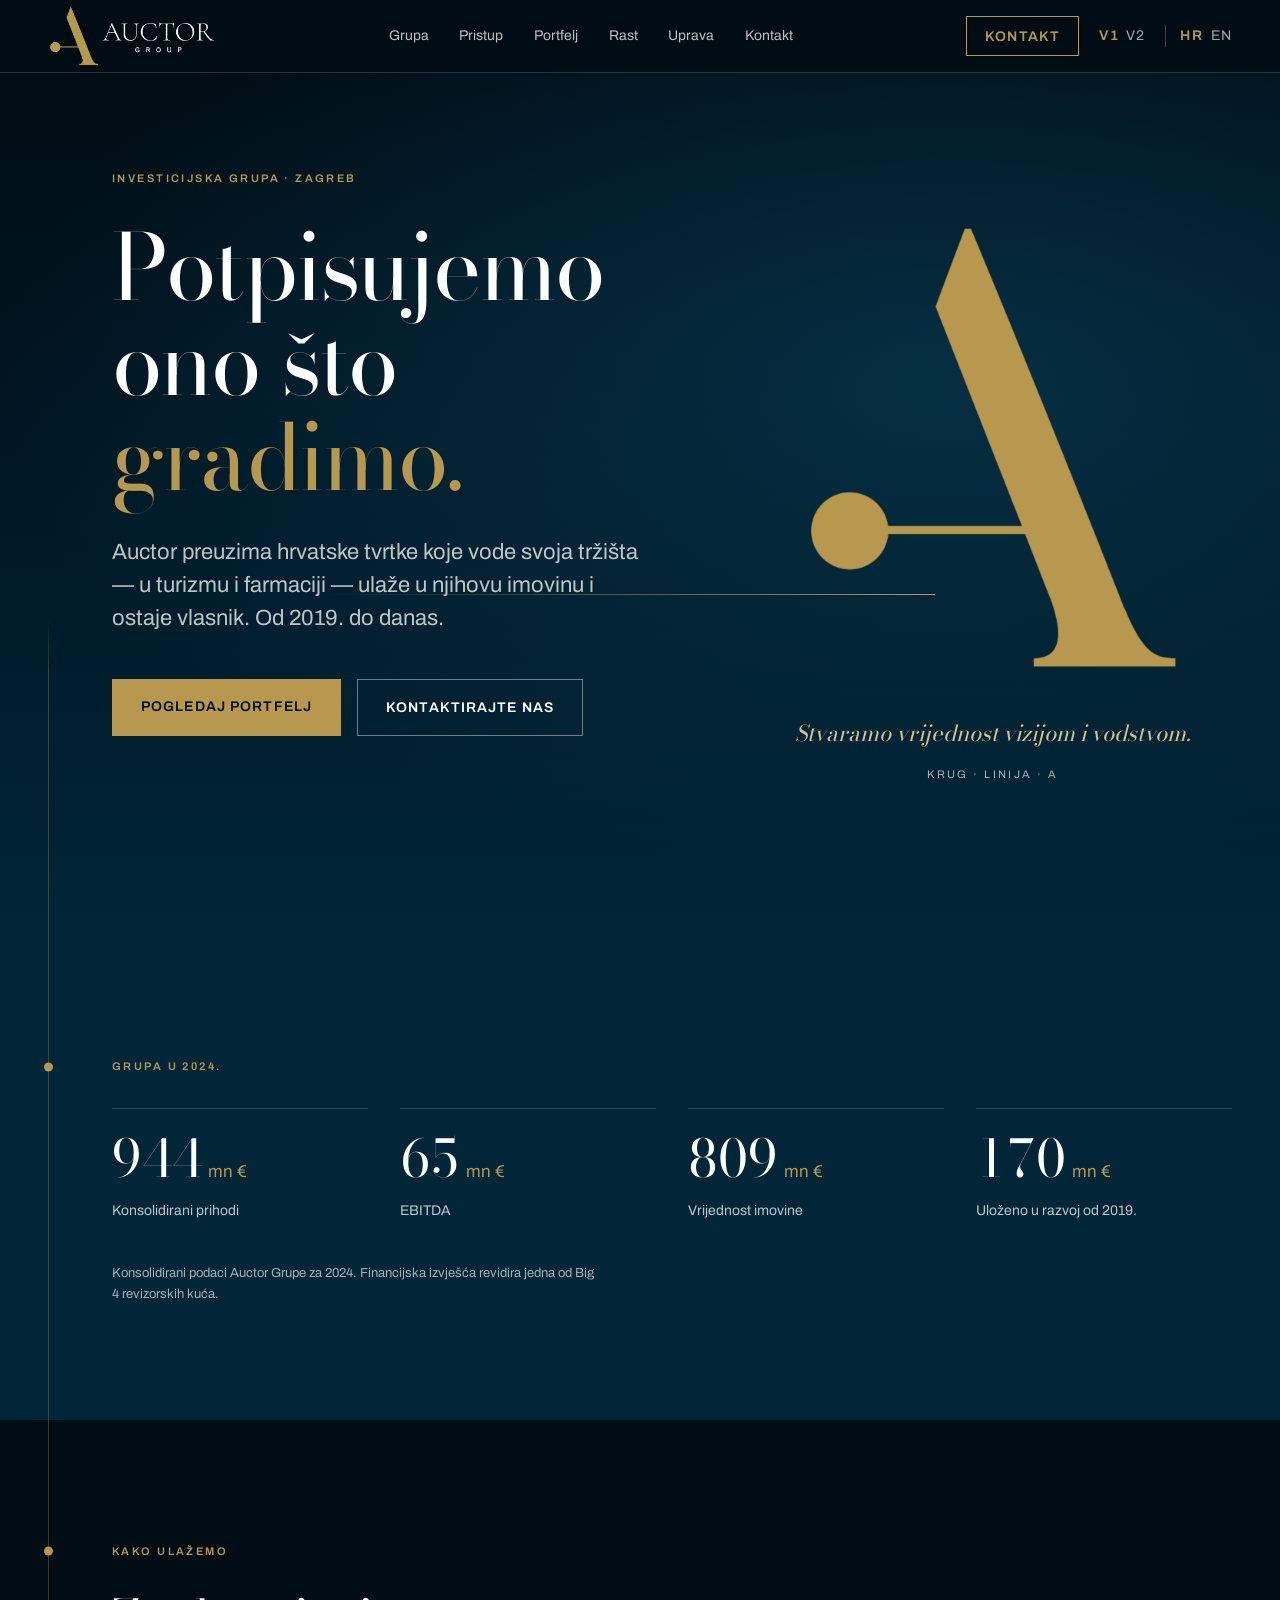
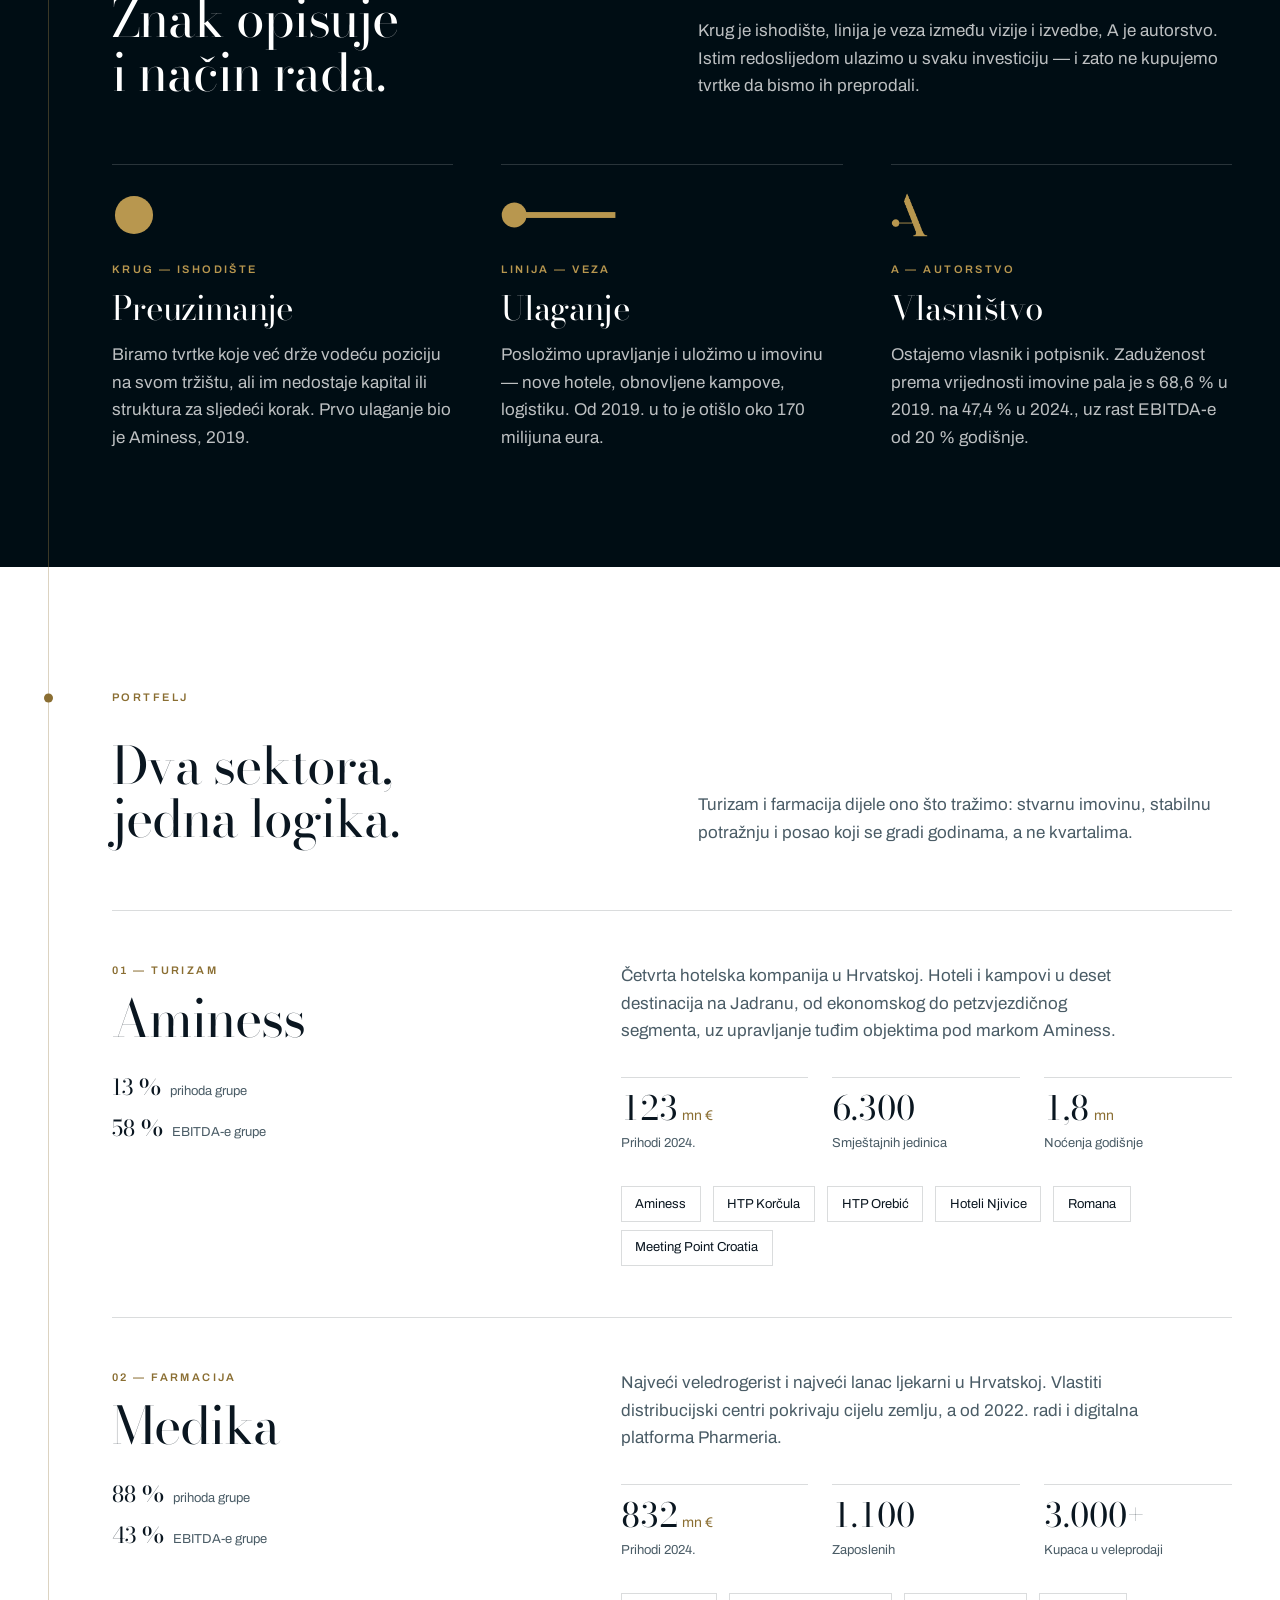
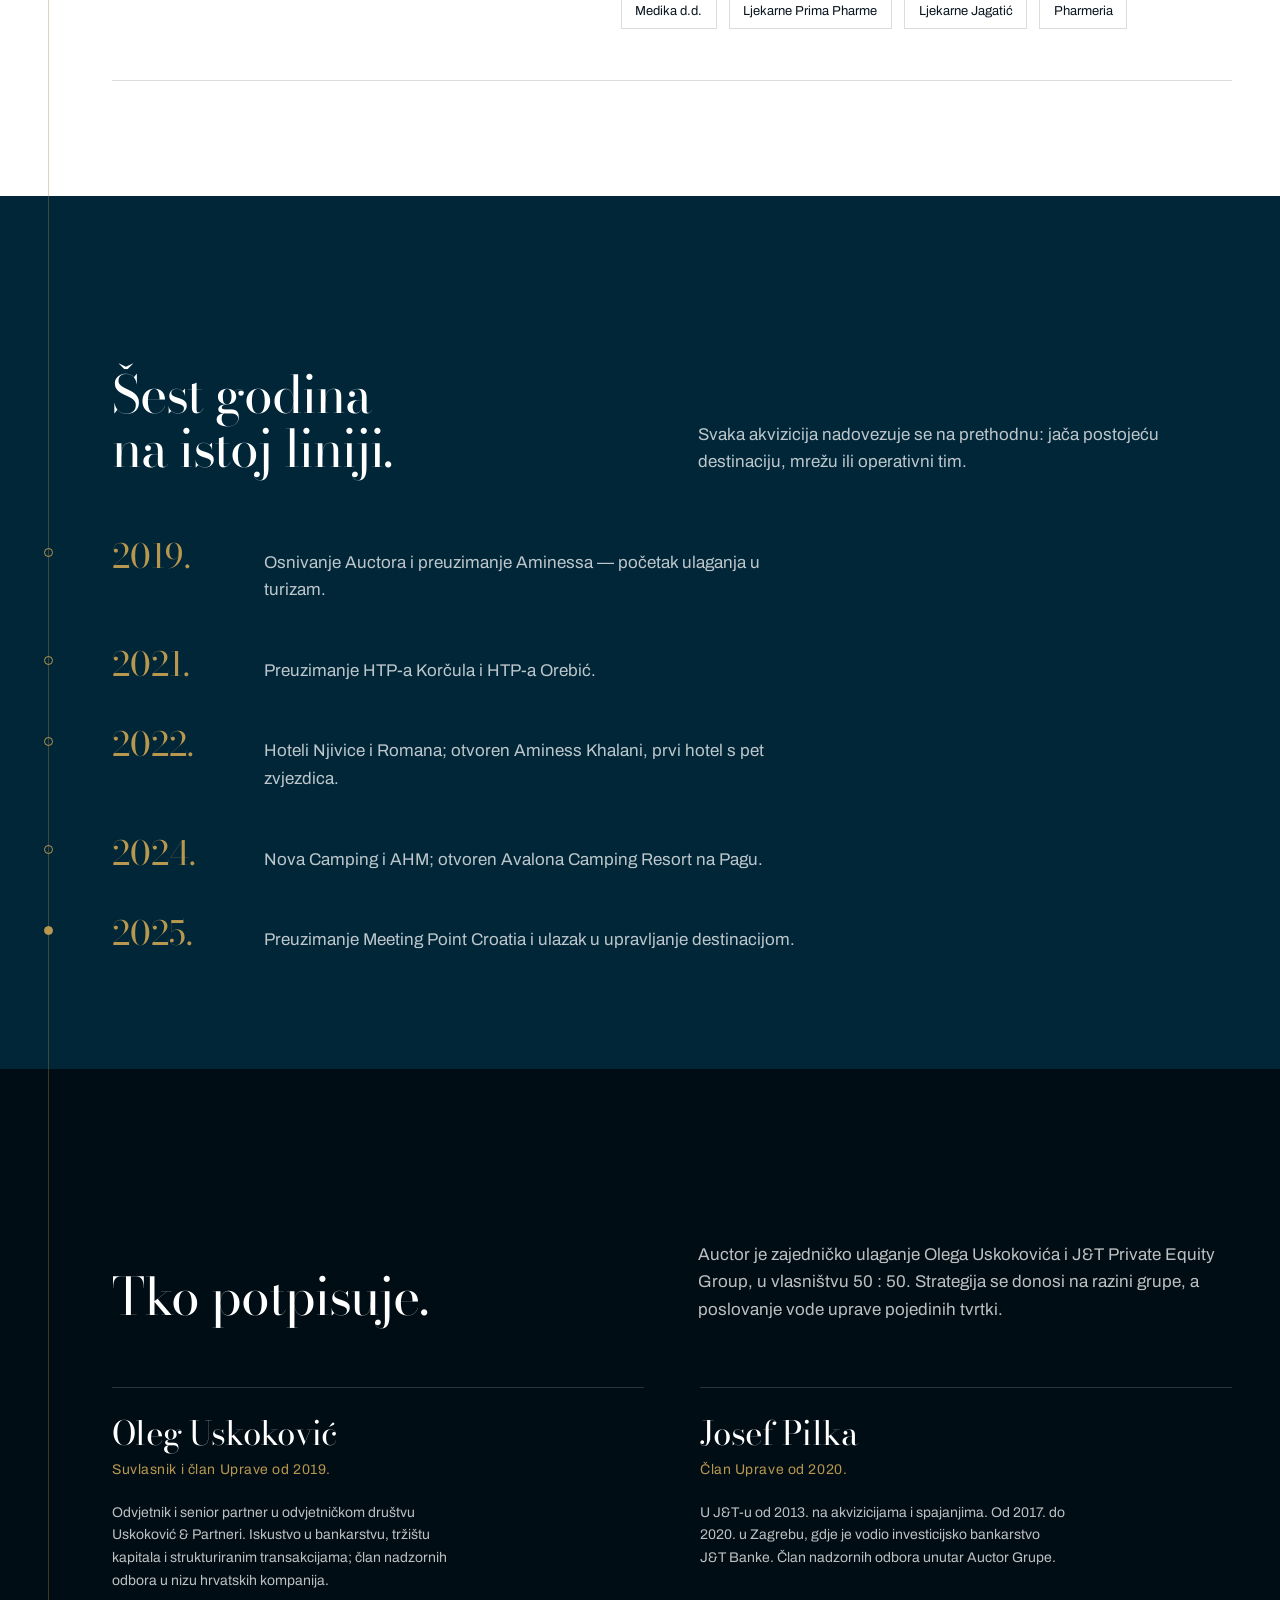
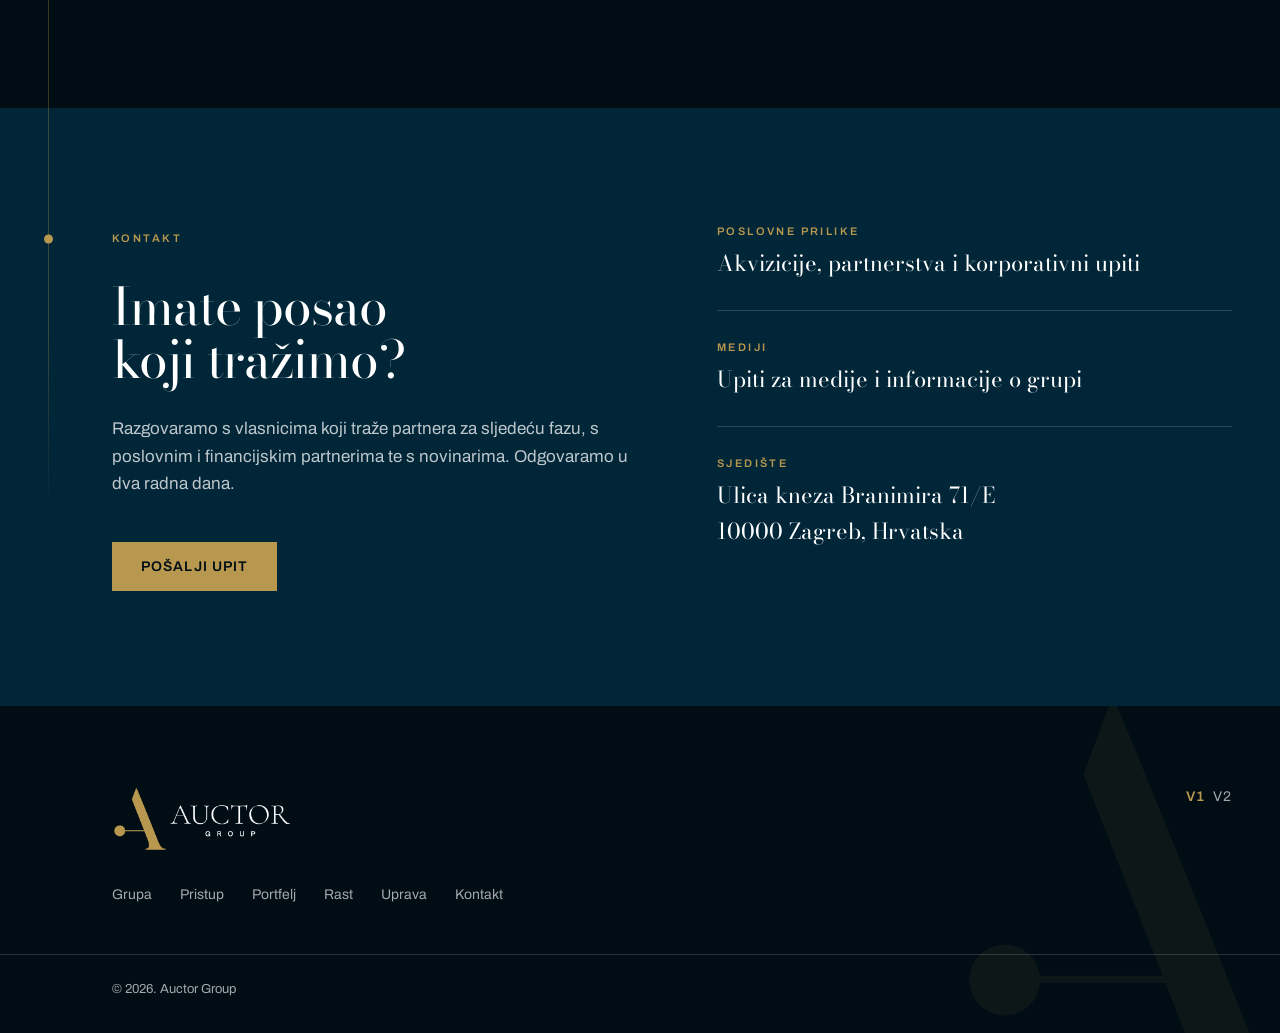
==== commit 6e415cc4: "Make Croatian the default language" ====
--- a/index.html
+++ b/index.html
@@ -1,45 +1,45 @@
 <!doctype html>
-<html lang="en">
+<html lang="hr">
 <head>
 <meta charset="utf-8">
 <meta name="viewport" content="width=device-width, initial-scale=1">
 
-<title>Auctor Group — Hospitality and Healthcare Investments</title>
-<meta name="description" content="Auctor Group is a Croatian investment group building leading hospitality and healthcare businesses through Aminess and Medika. Explore audited 2025 results.">
+<title>Auctor Group — ulaganja u turizam i zdravstvo</title>
+<meta name="description" content="Auctor Group hrvatska je investicijska grupa koja kroz Aminess i Mediku razvija vodeće kompanije u turizmu i zdravstvu. Pogledajte revidirane rezultate za 2025.">
 <meta name="robots" content="index,follow,max-image-preview:large,max-snippet:-1,max-video-preview:-1">
 <meta name="googlebot" content="index,follow,max-image-preview:large,max-snippet:-1,max-video-preview:-1">
 
 <link rel="canonical" href="https://www.auctor.hr/">
-<link rel="alternate" hreflang="en" href="https://www.auctor.hr/">
-<link rel="alternate" hreflang="hr" href="https://www.auctor.hr/hr/">
+<link rel="alternate" hreflang="en" href="https://www.auctor.hr/en/">
+<link rel="alternate" hreflang="hr" href="https://www.auctor.hr/">
 <link rel="alternate" hreflang="x-default" href="https://www.auctor.hr/">
 
 <meta name="theme-color" content="#000D14">
 
-<link rel="icon" href="favicon.ico" sizes="32x32">
-<link rel="icon" type="image/png" sizes="32x32" href="assets/favicon-32x32.png">
-<link rel="icon" type="image/png" sizes="192x192" href="assets/favicon-192x192.png">
-<link rel="apple-touch-icon" sizes="180x180" href="assets/apple-touch-icon.png">
-<link rel="manifest" href="site.webmanifest">
+<link rel="icon" href="/favicon.ico" sizes="32x32">
+<link rel="icon" type="image/png" sizes="32x32" href="/assets/favicon-32x32.png">
+<link rel="icon" type="image/png" sizes="192x192" href="/assets/favicon-192x192.png">
+<link rel="apple-touch-icon" sizes="180x180" href="/assets/apple-touch-icon.png">
+<link rel="manifest" href="/site.webmanifest">
 
 <meta property="og:type" content="website">
-<meta property="og:locale" content="en_GB">
-<meta property="og:locale:alternate" content="hr_HR">
+<meta property="og:locale" content="hr_HR">
+<meta property="og:locale:alternate" content="en_GB">
 <meta property="og:site_name" content="Auctor Group">
-<meta property="og:title" content="Auctor Group — Hospitality and Healthcare Investments">
-<meta property="og:description" content="A Croatian investment group building leading hospitality and healthcare businesses through Aminess and Medika. Explore audited 2025 results.">
+<meta property="og:title" content="Auctor Group — ulaganja u turizam i zdravstvo">
+<meta property="og:description" content="Hrvatska investicijska grupa koja kroz Aminess i Mediku razvija vodeće kompanije u turizmu i zdravstvu.">
 <meta property="og:url" content="https://www.auctor.hr/">
 <meta property="og:image" content="https://www.auctor.hr/assets/photos/hero.jpg">
 <meta property="og:image:secure_url" content="https://www.auctor.hr/assets/photos/hero.jpg">
 <meta property="og:image:type" content="image/jpeg">
 <meta property="og:image:width" content="2400">
 <meta property="og:image:height" content="1400">
-<meta property="og:image:alt" content="Adriatic coastline, one of Auctor Group's core hospitality markets">
+<meta property="og:image:alt" content="Jadranska obala, jedno od ključnih turističkih tržišta Auctor Grupe">
 <meta name="twitter:card" content="summary_large_image">
-<meta name="twitter:title" content="Auctor Group — Hospitality and Healthcare Investments">
-<meta name="twitter:description" content="A Croatian investment group building leading hospitality and healthcare businesses through Aminess and Medika.">
+<meta name="twitter:title" content="Auctor Group — ulaganja u turizam i zdravstvo">
+<meta name="twitter:description" content="Hrvatska investicijska grupa koja kroz Aminess i Mediku razvija vodeće kompanije u turizmu i zdravstvu.">
 <meta name="twitter:image" content="https://www.auctor.hr/assets/photos/hero.jpg">
-<meta name="twitter:image:alt" content="Adriatic coastline, one of Auctor Group's core hospitality markets">
+<meta name="twitter:image:alt" content="Jadranska obala, jedno od ključnih turističkih tržišta Auctor Grupe">
 
 <link rel="stylesheet" href="/v1/fonts/fonts.css">
 <link rel="stylesheet" href="/v1/site.css">
@@ -56,14 +56,14 @@
       "legalName": "Auctor Holding, a.s.",
       "alternateName": "Auctor Holding",
       "url": "https://www.auctor.hr/",
-      "description": "A Croatian investment group with two core operating platforms: hospitality through Aminess and pharmaceutical distribution and retail through Medika.",
+      "description": "Hrvatska investicijska grupa s dvije glavne operativne platforme: turizam kroz Aminess te distribucija i maloprodaja farmaceutskih proizvoda kroz Mediku.",
       "foundingDate": "2019",
       "identifier": {
         "@type": "PropertyValue",
         "propertyID": "Company registration number",
         "value": "08364028"
       },
-      "industry": "Investment management, hospitality and healthcare",
+      "industry": "Upravljanje ulaganjima, turizam i zdravstvo",
       "logo": {
         "@type": "ImageObject",
         "@id": "https://www.auctor.hr/#logo",
@@ -129,7 +129,7 @@
       "@id": "https://www.auctor.hr/#aminess",
       "name": "Aminess Group",
       "url": "https://www.aminess-hospitality-group.com/",
-      "description": "A hospitality group with 33 hotels, campsites and resorts across 12 destinations.",
+      "description": "Turistička grupa s 33 hotela, kampa i resorta u 12 destinacija.",
       "parentOrganization": { "@id": "https://www.auctor.hr/#organisation" }
     },
     {
@@ -137,19 +137,19 @@
       "@id": "https://www.auctor.hr/#medika",
       "name": "Medika d.d.",
       "url": "https://www.medika.hr/",
-      "description": "A leading Croatian distributor of pharmaceuticals and medical products with its own pharmacy network.",
+      "description": "Vodeći hrvatski distributer lijekova i medicinskih proizvoda s vlastitom ljekarničkom mrežom.",
       "parentOrganization": { "@id": "https://www.auctor.hr/#organisation" }
     },
     {
       "@type": "Person",
       "name": "Oleg Uskoković",
-      "jobTitle": "Member of the Board of Directors",
+      "jobTitle": "Član Uprave",
       "worksFor": { "@id": "https://www.auctor.hr/#organisation" }
     },
     {
       "@type": "Person",
       "name": "Josef Pilka",
-      "jobTitle": "Member of the Board of Directors",
+      "jobTitle": "Član Uprave",
       "worksFor": { "@id": "https://www.auctor.hr/#organisation" }
     },
     {
@@ -158,9 +158,9 @@
       "url": "https://www.auctor.hr/",
       "name": "Auctor Group",
       "alternateName": "Auctor",
-      "description": "Auctor Group builds leading hospitality and healthcare businesses through Aminess and Medika.",
+      "description": "Auctor Group kroz Aminess i Mediku razvija vodeće kompanije u turizmu i zdravstvu.",
       "publisher": { "@id": "https://www.auctor.hr/#organisation" },
-      "inLanguage": "en"
+      "inLanguage": "hr"
     },
     {
       "@type": "ImageObject",
@@ -169,49 +169,49 @@
       "contentUrl": "https://www.auctor.hr/assets/photos/hero.jpg",
       "width": 2400,
       "height": 1400,
-      "caption": "Adriatic coastline, one of Auctor Group's core hospitality markets"
+      "caption": "Jadranska obala, jedno od ključnih turističkih tržišta Auctor Grupe"
     },
     {
       "@type": "WebPage",
       "@id": "https://www.auctor.hr/#webpage",
       "url": "https://www.auctor.hr/",
-      "name": "Auctor Group — Hospitality and Healthcare Investments",
-      "description": "Auctor Group is a Croatian investment group building leading hospitality and healthcare businesses through Aminess and Medika. Explore audited 2025 results.",
+      "name": "Auctor Group — ulaganja u turizam i zdravstvo",
+      "description": "Auctor Group hrvatska je investicijska grupa koja kroz Aminess i Mediku razvija vodeće kompanije u turizmu i zdravstvu.",
       "isPartOf": { "@id": "https://www.auctor.hr/#website" },
       "about": { "@id": "https://www.auctor.hr/#organisation" },
       "primaryImageOfPage": { "@id": "https://www.auctor.hr/#primaryimage" },
       "dateModified": "2026-08-08",
-      "inLanguage": "en"
+      "inLanguage": "hr"
     }
   ]
 }
 </script>
 </head>
 <body>
-<a class="skip" href="#main">Skip to content</a>
+<a class="skip" href="#main">Prijeđi na sadržaj</a>
 
 <header class="masthead">
   <div class="masthead__inner">
-    <a class="brand" href="/" aria-label="Auctor Group V1 — home">
+    <a class="brand" href="/" aria-label="Auctor Group V1 — početna">
       <img src="/v1/assets/lockup-v1-onDark.png" alt="Auctor Group" width="1200" height="440">
     </a>
-    <nav class="nav" aria-label="Primary navigation">
-      <a class="nav__link" href="#grupa">Group</a>
-      <a class="nav__link" href="#pristup">Approach</a>
-      <a class="nav__link" href="#portfelj">Portfolio</a>
-      <a class="nav__link" href="#rast">Growth</a>
-      <a class="nav__link" href="#uprava">Management</a>
-      <a class="nav__link" href="#kontakt">Contact</a>
+    <nav class="nav" aria-label="Glavna navigacija">
+      <a class="nav__link" href="#grupa">Grupa</a>
+      <a class="nav__link" href="#pristup">Pristup</a>
+      <a class="nav__link" href="#portfelj">Portfelj</a>
+      <a class="nav__link" href="#rast">Rast</a>
+      <a class="nav__link" href="#uprava">Uprava</a>
+      <a class="nav__link" href="#kontakt">Kontakt</a>
     </nav>
     <div class="masthead__side">
-      <button class="btn btn--compact js-contact-open" type="button"><span>Contact</span></button>
-      <nav class="lang" aria-label="Design versions">
+      <button class="btn btn--compact js-contact-open" type="button"><span>Kontakt</span></button>
+      <nav class="lang" aria-label="Verzije dizajna">
         <a href="/" aria-current="true">V1</a>
         <a href="/v2/">V2</a>
       </nav>
-      <nav class="locale-switch" aria-label="Languages">
-        <a href="/hr/" lang="hr" hreflang="hr">HR</a>
-        <a href="/" lang="en" hreflang="en" aria-current="page">EN</a>
+      <nav class="locale-switch" aria-label="Jezici">
+        <a href="/" lang="hr" hreflang="hr" aria-current="page">HR</a>
+        <a href="/en/" lang="en" hreflang="en">EN</a>
       </nav>
     </div>
   </div>
@@ -223,29 +223,29 @@
   <section class="section hero">
     <div class="shell hero__grid">
       <div>
-        <p class="eyebrow reveal">Investment group · Zagreb</p>
-        <h1 class="hero__title reveal reveal--d1">We put our name<br>behind what we <em>build.</em></h1>
+        <p class="eyebrow reveal">Investicijska grupa · Zagreb</p>
+        <h1 class="hero__title reveal reveal--d1">Potpisujemo<br>ono što <em>gradimo.</em></h1>
         <p class="hero__lede reveal reveal--d2">
-          Auctor acquires Croatian businesses that lead their markets — in hospitality and
-          pharmaceuticals — invests in their assets and remains an owner. Since 2019.
+          Auctor preuzima hrvatske tvrtke koje vode svoja tržišta — u turizmu i farmaciji —
+          ulaže u njihovu imovinu i ostaje vlasnik. Od 2019. do danas.
         </p>
         <div class="hero__actions reveal reveal--d3">
-          <a class="btn btn--solid" href="#portfelj"><span>Explore the portfolio</span></a>
-          <button class="btn btn--ghost js-contact-open" type="button"><span>Contact us</span></button>
+          <a class="btn btn--solid" href="#portfelj"><span>Pogledaj portfelj</span></a>
+          <button class="btn btn--ghost js-contact-open" type="button"><span>Kontaktirajte nas</span></button>
         </div>
         <p class="hero__meta reveal reveal--d3">
-          <span>Established in 2019</span>
-          <span>Hospitality and pharmaceuticals</span>
-          <span>Approximately 3,500 employees</span>
+          <span>Osnovano 2019.</span>
+          <span>Turizam i farmacija</span>
+          <span>Oko 3.500 zaposlenih</span>
         </p>
       </div>
 
       <figure class="sign" data-parallax="-0.04" data-parallax-max="24" style="margin:0">
         <span class="sign__line" aria-hidden="true"></span>
-        <div class="sign__art" role="img" aria-label="Auctor symbol: circle, line and the letter A"></div>
+        <div class="sign__art" role="img" aria-label="Znak Auctora: krug, linija i slovo A"></div>
         <figcaption class="sign__caption">
-          Creating value through vision and leadership.
-          <span>Circle · Line · A</span>
+          Stvaramo vrijednost vizijom i vodstvom.
+          <span>Krug · Linija · A</span>
         </figcaption>
       </figure>
     </div>
@@ -254,12 +254,12 @@
   <!-- ============ BROJKE ============ -->
   <section class="section section--navy section--thread" id="grupa" aria-labelledby="grupa-h">
     <div class="shell">
-      <p class="eyebrow reveal">The Group in 2024</p>
-      <h2 class="u-hidden" id="grupa-h">The Group in figures</h2>
+      <p class="eyebrow reveal">Grupa u 2024.</p>
+      <h2 class="u-hidden" id="grupa-h">Grupa u brojkama</h2>
       <div class="figures">
         <div class="figure reveal">
           <p class="figure__value">944 <span class="figure__unit">mn €</span></p>
-          <p class="figure__label">Consolidated revenue</p>
+          <p class="figure__label">Konsolidirani prihodi</p>
         </div>
         <div class="figure reveal reveal--d1">
           <p class="figure__value">65 <span class="figure__unit">mn €</span></p>
@@ -267,16 +267,16 @@
         </div>
         <div class="figure reveal reveal--d2">
           <p class="figure__value">809 <span class="figure__unit">mn €</span></p>
-          <p class="figure__label">Asset value</p>
+          <p class="figure__label">Vrijednost imovine</p>
         </div>
         <div class="figure reveal reveal--d3">
           <p class="figure__value">170 <span class="figure__unit">mn €</span></p>
-          <p class="figure__label">Invested in development since 2019</p>
+          <p class="figure__label">Uloženo u razvoj od 2019.</p>
         </div>
       </div>
       <p class="figures__note reveal">
-        Consolidated Auctor Group data for 2024. The financial statements are audited
-        by a Big Four audit firm.
+        Konsolidirani podaci Auctor Grupe za 2024. Financijska izvješća revidira jedna
+        od Big 4 revizorskih kuća.
       </p>
     </div>
   </section>
@@ -284,13 +284,13 @@
   <!-- ============ PRISTUP ============ -->
   <section class="section section--thread" id="pristup" aria-labelledby="pristup-h">
     <div class="shell">
-      <p class="eyebrow reveal">How we invest</p>
+      <p class="eyebrow reveal">Kako ulažemo</p>
       <div class="lead reveal">
-        <h2 class="lead__title" id="pristup-h">The symbol also<br>describes how we work.</h2>
+        <h2 class="lead__title" id="pristup-h">Znak opisuje<br>i način rada.</h2>
         <p class="lead__text">
-          The circle is the origin, the line connects vision and execution, and A stands for authorship.
-          We enter every investment in the same order — which is why we do not acquire companies
-          simply to resell them.
+          Krug je ishodište, linija je veza između vizije i izvedbe, A je autorstvo.
+          Istim redoslijedom ulazimo u svaku investiciju — i zato ne kupujemo tvrtke
+          da bismo ih preprodali.
         </p>
       </div>
 
@@ -301,11 +301,11 @@
               <circle class="g-fill" cx="30" cy="30" r="26"></circle>
             </svg>
           </p>
-          <p class="step__kicker">Circle — origin</p>
-          <h3 class="step__title">Acquisition</h3>
+          <p class="step__kicker">Krug — ishodište</p>
+          <h3 class="step__title">Preuzimanje</h3>
           <p class="step__text">
-            We choose companies that already lead their markets but need the capital or structure
-            for the next step. Our first investment was Aminess in 2019.
+            Biramo tvrtke koje već drže vodeću poziciju na svom tržištu, ali im nedostaje
+            kapital ili struktura za sljedeći korak. Prvo ulaganje bio je Aminess, 2019.
           </p>
         </li>
         <li class="step reveal reveal--d1">
@@ -315,20 +315,20 @@
               <rect class="g-fill" x="34" y="26" width="122" height="8"></rect>
             </svg>
           </p>
-          <p class="step__kicker">Line — connection</p>
-          <h3 class="step__title">Investment</h3>
+          <p class="step__kicker">Linija — veza</p>
+          <h3 class="step__title">Ulaganje</h3>
           <p class="step__text">
-            We establish governance and invest in assets — new hotels, renovated campsites
-            and logistics. Since 2019, approximately €170 million has been invested.
+            Posložimo upravljanje i uložimo u imovinu — nove hotele, obnovljene kampove,
+            logistiku. Od 2019. u to je otišlo oko 170 milijuna eura.
           </p>
         </li>
         <li class="step reveal reveal--d2">
           <p class="step__glyph"><span class="step__mark" aria-hidden="true"></span></p>
-          <p class="step__kicker">A — authorship</p>
-          <h3 class="step__title">Ownership</h3>
+          <p class="step__kicker">A — autorstvo</p>
+          <h3 class="step__title">Vlasništvo</h3>
           <p class="step__text">
-            We remain the owner and put our name behind the business. Loan-to-value fell from
-            68.6% in 2019 to 47.4% in 2024, while EBITDA grew by 20% annually.
+            Ostajemo vlasnik i potpisnik. Zaduženost prema vrijednosti imovine pala je
+            s 68,6 % u 2019. na 47,4 % u 2024., uz rast EBITDA-e od 20 % godišnje.
           </p>
         </li>
       </ol>
@@ -338,12 +338,12 @@
   <!-- ============ PORTFELJ ============ -->
   <section class="section section--paper section--thread" id="portfelj" aria-labelledby="portfelj-h">
     <div class="shell">
-      <p class="eyebrow reveal">Portfolio</p>
+      <p class="eyebrow reveal">Portfelj</p>
       <div class="lead reveal">
-        <h2 class="lead__title" id="portfelj-h">Two sectors,<br>one logic.</h2>
+        <h2 class="lead__title" id="portfelj-h">Dva sektora,<br>jedna logika.</h2>
         <p class="lead__text">
-          Hospitality and pharmaceuticals share what we look for: real assets, stable demand
-          and businesses built over years, not quarters.
+          Turizam i farmacija dijele ono što tražimo: stvarnu imovinu, stabilnu potražnju
+          i posao koji se gradi godinama, a ne kvartalima.
         </p>
       </div>
 
@@ -351,31 +351,31 @@
         <article class="holding reveal">
           <div class="holding__grid">
             <div>
-              <p class="holding__index">01 — Hospitality</p>
+              <p class="holding__index">01 — Turizam</p>
               <h3 class="holding__name">Aminess</h3>
               <p class="holding__share">
-                <span><b>13%</b> of Group revenue</span>
-                <span><b>58%</b> of Group EBITDA</span>
+                <span><b>13 %</b> prihoda grupe</span>
+                <span><b>58 %</b> EBITDA-e grupe</span>
               </p>
             </div>
             <div>
               <p class="holding__text">
-                Croatia's fourth-largest hotel company. Hotels and campsites across ten Adriatic
-                destinations, from economy to five-star segments, as well as third-party properties
-                managed under the Aminess brand.
+                Četvrta hotelska kompanija u Hrvatskoj. Hoteli i kampovi u deset destinacija
+                na Jadranu, od ekonomskog do petzvjezdičnog segmenta, uz upravljanje tuđim
+                objektima pod markom Aminess.
               </p>
               <div class="kpis">
                 <div class="kpi">
                   <p class="kpi__value">123 <span class="kpi__unit">mn €</span></p>
-                  <p class="kpi__label">2024 revenue</p>
+                  <p class="kpi__label">Prihodi 2024.</p>
                 </div>
                 <div class="kpi">
                   <p class="kpi__value">6.300</p>
-                  <p class="kpi__label">Accommodation units</p>
+                  <p class="kpi__label">Smještajnih jedinica</p>
                 </div>
                 <div class="kpi">
                   <p class="kpi__value">1,8 <span class="kpi__unit">mn</span></p>
-                  <p class="kpi__label">Annual overnight stays</p>
+                  <p class="kpi__label">Noćenja godišnje</p>
                 </div>
               </div>
               <p class="members">
@@ -393,37 +393,37 @@
         <article class="holding reveal">
           <div class="holding__grid">
             <div>
-              <p class="holding__index">02 — Pharmaceuticals</p>
+              <p class="holding__index">02 — Farmacija</p>
               <h3 class="holding__name">Medika</h3>
               <p class="holding__share">
-                <span><b>88%</b> of Group revenue</span>
-                <span><b>43%</b> of Group EBITDA</span>
+                <span><b>88 %</b> prihoda grupe</span>
+                <span><b>43 %</b> EBITDA-e grupe</span>
               </p>
             </div>
             <div>
               <p class="holding__text">
-                Croatia's largest pharmaceutical wholesaler and pharmacy chain. Its distribution
-                centres cover the entire country, while the Pharmeria digital platform has been
-                operating since 2022.
+                Najveći veledrogerist i najveći lanac ljekarni u Hrvatskoj. Vlastiti
+                distribucijski centri pokrivaju cijelu zemlju, a od 2022. radi i digitalna
+                platforma Pharmeria.
               </p>
               <div class="kpis">
                 <div class="kpi">
                   <p class="kpi__value">832 <span class="kpi__unit">mn €</span></p>
-                  <p class="kpi__label">2024 revenue</p>
+                  <p class="kpi__label">Prihodi 2024.</p>
                 </div>
                 <div class="kpi">
                   <p class="kpi__value">1.100</p>
-                  <p class="kpi__label">Employees</p>
+                  <p class="kpi__label">Zaposlenih</p>
                 </div>
                 <div class="kpi">
                   <p class="kpi__value">3.000+</p>
-                  <p class="kpi__label">Wholesale customers</p>
+                  <p class="kpi__label">Kupaca u veleprodaji</p>
                 </div>
               </div>
               <p class="members">
                 <span class="member">Medika d.d.</span>
-                <span class="member">Prima Pharme pharmacies</span>
-                <span class="member">Jagatić pharmacies</span>
+                <span class="member">Ljekarne Prima Pharme</span>
+                <span class="member">Ljekarne Jagatić</span>
                 <span class="member">Pharmeria</span>
               </p>
             </div>
@@ -436,12 +436,12 @@
   <!-- ============ RAST ============ -->
   <section class="section section--navy section--thread" id="rast" aria-labelledby="rast-h">
     <div class="shell">
-      <p class="eyebrow reveal">Growth</p>
+      <p class="eyebrow reveal">Rast</p>
       <div class="lead reveal">
-        <h2 class="lead__title" id="rast-h">Six years<br>on the same course.</h2>
+        <h2 class="lead__title" id="rast-h">Šest godina<br>na istoj liniji.</h2>
         <p class="lead__text">
-          Each acquisition builds on the previous one by strengthening an existing destination,
-          network or operating team.
+          Svaka akvizicija nadovezuje se na prethodnu: jača postojeću destinaciju,
+          mrežu ili operativni tim.
         </p>
       </div>
 
@@ -449,31 +449,31 @@
         <li class="track__item reveal">
           <div class="track__row">
             <p class="track__year">2019.</p>
-            <p class="track__text">Auctor is established and Aminess acquired — the beginning of investment in hospitality.</p>
+            <p class="track__text">Osnivanje Auctora i preuzimanje Aminessa — početak ulaganja u turizam.</p>
           </div>
         </li>
         <li class="track__item reveal">
           <div class="track__row">
             <p class="track__year">2021.</p>
-            <p class="track__text">Acquisition of HTP Korčula and HTP Orebić.</p>
+            <p class="track__text">Preuzimanje HTP-a Korčula i HTP-a Orebić.</p>
           </div>
         </li>
         <li class="track__item reveal">
           <div class="track__row">
             <p class="track__year">2022.</p>
-            <p class="track__text">Hoteli Njivice and Romana; Aminess Khalani opens as the first five-star hotel.</p>
+            <p class="track__text">Hoteli Njivice i Romana; otvoren Aminess Khalani, prvi hotel s pet zvjezdica.</p>
           </div>
         </li>
         <li class="track__item reveal">
           <div class="track__row">
             <p class="track__year">2024.</p>
-            <p class="track__text">Nova Camping and AHM; Avalona Camping Resort opens on Pag.</p>
+            <p class="track__text">Nova Camping i AHM; otvoren Avalona Camping Resort na Pagu.</p>
           </div>
         </li>
         <li class="track__item track__item--now reveal">
           <div class="track__row">
             <p class="track__year">2025.</p>
-            <p class="track__text">Meeting Point Croatia acquired, adding destination management capabilities.</p>
+            <p class="track__text">Preuzimanje Meeting Point Croatia i ulazak u upravljanje destinacijom.</p>
           </div>
         </li>
       </ol>
@@ -483,33 +483,33 @@
   <!-- ============ UPRAVA ============ -->
   <section class="section section--thread" id="uprava" aria-labelledby="uprava-h">
     <div class="shell">
-      <p class="eyebrow reveal">Management</p>
+      <p class="eyebrow reveal">Uprava</p>
       <div class="lead reveal">
-        <h2 class="lead__title" id="uprava-h">Who puts their name behind it.</h2>
+        <h2 class="lead__title" id="uprava-h">Tko potpisuje.</h2>
         <p class="lead__text">
-          Auctor is a joint investment of Oleg Uskoković and J&amp;T Private Equity Group,
-          owned 50:50. Strategy is set at Group level, while each company's management
-          team leads its operations.
+          Auctor je zajedničko ulaganje Olega Uskokovića i J&amp;T Private Equity Group,
+          u vlasništvu 50 : 50. Strategija se donosi na razini grupe, a poslovanje vode
+          uprave pojedinih tvrtki.
         </p>
       </div>
 
       <div class="people">
         <article class="person reveal">
           <h3 class="person__name">Oleg Uskoković</h3>
-          <p class="person__role">Co-owner and Board member since 2019</p>
+          <p class="person__role">Suvlasnik i član Uprave od 2019.</p>
           <p class="person__bio">
-            Lawyer and senior partner at Uskoković &amp; Partneri. Experienced in banking,
-            capital markets and structured transactions; a supervisory board member
-            at a number of Croatian companies.
+            Odvjetnik i senior partner u odvjetničkom društvu Uskoković &amp; Partneri.
+            Iskustvo u bankarstvu, tržištu kapitala i strukturiranim transakcijama;
+            član nadzornih odbora u nizu hrvatskih kompanija.
           </p>
         </article>
         <article class="person reveal reveal--d1">
           <h3 class="person__name">Josef Pilka</h3>
-          <p class="person__role">Board member since 2020</p>
+          <p class="person__role">Član Uprave od 2020.</p>
           <p class="person__bio">
-            With J&amp;T since 2013, working on mergers and acquisitions. Based in Zagreb from
-            2017 to 2020, where he led J&amp;T Banka's investment banking. A supervisory board
-            member within Auctor Group.
+            U J&amp;T-u od 2013. na akvizicijama i spajanjima. Od 2017. do 2020. u Zagrebu,
+            gdje je vodio investicijsko bankarstvo J&amp;T Banke. Član nadzornih odbora
+            unutar Auctor Grupe.
           </p>
         </article>
       </div>
@@ -520,29 +520,29 @@
   <section class="section section--navy section--thread section--last" id="kontakt" aria-labelledby="kontakt-h">
     <div class="shell contact">
       <div class="reveal">
-        <p class="eyebrow">Contact</p>
-        <h2 class="contact__title" id="kontakt-h">Do you have the kind<br>of business we seek?</h2>
+        <p class="eyebrow">Kontakt</p>
+        <h2 class="contact__title" id="kontakt-h">Imate posao<br>koji tražimo?</h2>
         <p class="lead__text" style="margin-top:1.75rem">
-          We speak with owners looking for a partner for their next phase, business and
-          financial partners, and journalists. We respond within two working days.
+          Razgovaramo s vlasnicima koji traže partnera za sljedeću fazu, s poslovnim
+          i financijskim partnerima te s novinarima. Odgovaramo u dva radna dana.
         </p>
         <p class="hero__actions">
-          <button class="btn btn--solid js-contact-open" type="button"><span>Send an enquiry</span></button>
+          <button class="btn btn--solid js-contact-open" type="button"><span>Pošalji upit</span></button>
         </p>
       </div>
 
       <div class="contact__list reveal reveal--d1">
         <div class="contact__row">
-          <p class="contact__key">Business opportunities</p>
-          <p class="contact__val">Acquisitions, partnerships and corporate enquiries</p>
+          <p class="contact__key">Poslovne prilike</p>
+          <p class="contact__val">Akvizicije, partnerstva i korporativni upiti</p>
         </div>
         <div class="contact__row">
-          <p class="contact__key">Media</p>
-          <p class="contact__val">Media enquiries and information about the Group</p>
+          <p class="contact__key">Mediji</p>
+          <p class="contact__val">Upiti za medije i informacije o grupi</p>
         </div>
         <div class="contact__row">
-          <p class="contact__key">Head office</p>
-          <p class="contact__val">Ulica kneza Branimira 71/E<br>10000 Zagreb, Croatia</p>
+          <p class="contact__key">Sjedište</p>
+          <p class="contact__val">Ulica kneza Branimira 71/E<br>10000 Zagreb, Hrvatska</p>
         </div>
       </div>
     </div>
@@ -554,24 +554,22 @@
   <div class="shell footer__inner">
     <div>
       <img src="/v1/assets/lockup-v1-onDark.png" alt="Auctor Group" width="1200" height="440" style="width:180px" loading="lazy">
-      <nav class="footer__nav" aria-label="Footer navigation">
-        <a href="#grupa">Group</a>
-        <a href="#pristup">Approach</a>
-        <a href="#portfelj">Portfolio</a>
-        <a href="#rast">Growth</a>
-        <a href="#uprava">Management</a>
-        <a href="#kontakt">Contact</a>
+      <nav class="footer__nav" aria-label="Podnožje">
+        <a href="#grupa">Grupa</a>
+        <a href="#pristup">Pristup</a>
+        <a href="#portfelj">Portfelj</a>
+        <a href="#rast">Rast</a>
+        <a href="#uprava">Uprava</a>
+        <a href="#kontakt">Kontakt</a>
       </nav>
     </div>
-    <nav class="lang" aria-label="Design versions">
+    <nav class="lang" aria-label="Verzije dizajna">
       <a href="/" aria-current="true">V1</a>
       <a href="/v2/">V2</a>
     </nav>
   </div>
   <div class="shell footer__legal">
-    <span>© 2026 Auctor Group</span>
-    <span>2024 data</span>
-    <span>Auctor Group</span>
+    <span>© 2026. Auctor Group</span>
   </div>
 </footer>
 
@@ -579,63 +577,63 @@
   <div class="contact-modal__panel">
     <header class="contact-modal__head">
       <div>
-        <p class="eyebrow">Contact</p>
-        <h2 id="contact-dialog-title">Start a conversation.</h2>
-      </div>
-      <button class="contact-modal__close" type="button" aria-label="Close contact form" data-contact-close>
+        <p class="eyebrow">Kontakt</p>
+        <h2 id="contact-dialog-title">Započnimo razgovor.</h2>
+      </div>
+      <button class="contact-modal__close" type="button" aria-label="Zatvori kontakt obrazac" data-contact-close>
         <svg viewBox="0 0 24 24" aria-hidden="true" focusable="false"><path d="M5 5l14 14M19 5L5 19"/></svg>
       </button>
     </header>
 
-    <form class="contact-form" id="contact-form" name="contact-v1" action="/contact.ashx" method="post" data-netlify="true" netlify-honeypot="website">
-      <input type="hidden" name="form-name" value="contact-v1">
-      <p class="contact-form__intro">Share a few details and our team will route your enquiry to the right person.</p>
+    <form class="contact-form" id="contact-form" name="contact-v1-hr" action="/contact.ashx" method="post" data-netlify="true" netlify-honeypot="website">
+      <input type="hidden" name="form-name" value="contact-v1-hr">
+      <p class="contact-form__intro">Ostavite nekoliko podataka kako bismo vaš upit usmjerili odgovarajućoj osobi.</p>
 
       <div class="contact-form__grid">
         <label class="field">
-          <span>Full name</span>
+          <span>Ime i prezime</span>
           <input type="text" name="fullName" autocomplete="name" maxlength="120" required>
         </label>
         <label class="field">
-          <span>Company</span>
+          <span>Tvrtka</span>
           <input type="text" name="company" autocomplete="organization" maxlength="160">
         </label>
         <label class="field">
-          <span>Work email</span>
+          <span>Poslovna e-pošta</span>
           <input type="email" name="email" autocomplete="email" inputmode="email" maxlength="254" required>
         </label>
         <label class="field">
-          <span>Phone <small>optional</small></span>
+          <span>Telefon <small>neobavezno</small></span>
           <input type="tel" name="phone" autocomplete="tel" maxlength="40">
         </label>
         <label class="field field--wide">
-          <span>Topic</span>
+          <span>Tema</span>
           <select name="topic" required>
-            <option value="">Select a topic</option>
-            <option value="business-opportunity">Business opportunity</option>
-            <option value="partnership">Partnership</option>
-            <option value="media">Media enquiry</option>
-            <option value="other">Other</option>
+            <option value="">Odaberite temu</option>
+            <option value="business-opportunity">Poslovna prilika</option>
+            <option value="partnership">Partnerstvo</option>
+            <option value="media">Upit za medije</option>
+            <option value="other">Ostalo</option>
           </select>
         </label>
         <label class="field field--wide">
-          <span>Message</span>
+          <span>Poruka</span>
           <textarea name="message" rows="6" minlength="20" maxlength="4000" required></textarea>
         </label>
       </div>
 
       <label class="contact-form__consent">
         <input type="checkbox" name="consent" value="yes" required>
-        <span>I consent to Auctor using these details solely to respond to my enquiry.</span>
+        <span>Pristajem da Auctor koristi ove podatke isključivo kako bi odgovorio na moj upit.</span>
       </label>
 
       <label class="contact-form__trap" aria-hidden="true">
-        <span>Website</span>
+        <span>Web-stranica</span>
         <input type="text" name="website" tabindex="-1" autocomplete="off">
       </label>
 
       <div class="contact-form__actions">
-        <button class="btn btn--solid" type="submit"><span>Send message</span></button>
+        <button class="btn btn--solid" type="submit"><span>Pošalji poruku</span></button>
         <p class="contact-form__status" id="contact-form-status" role="status" aria-live="polite"></p>
       </div>
     </form>
